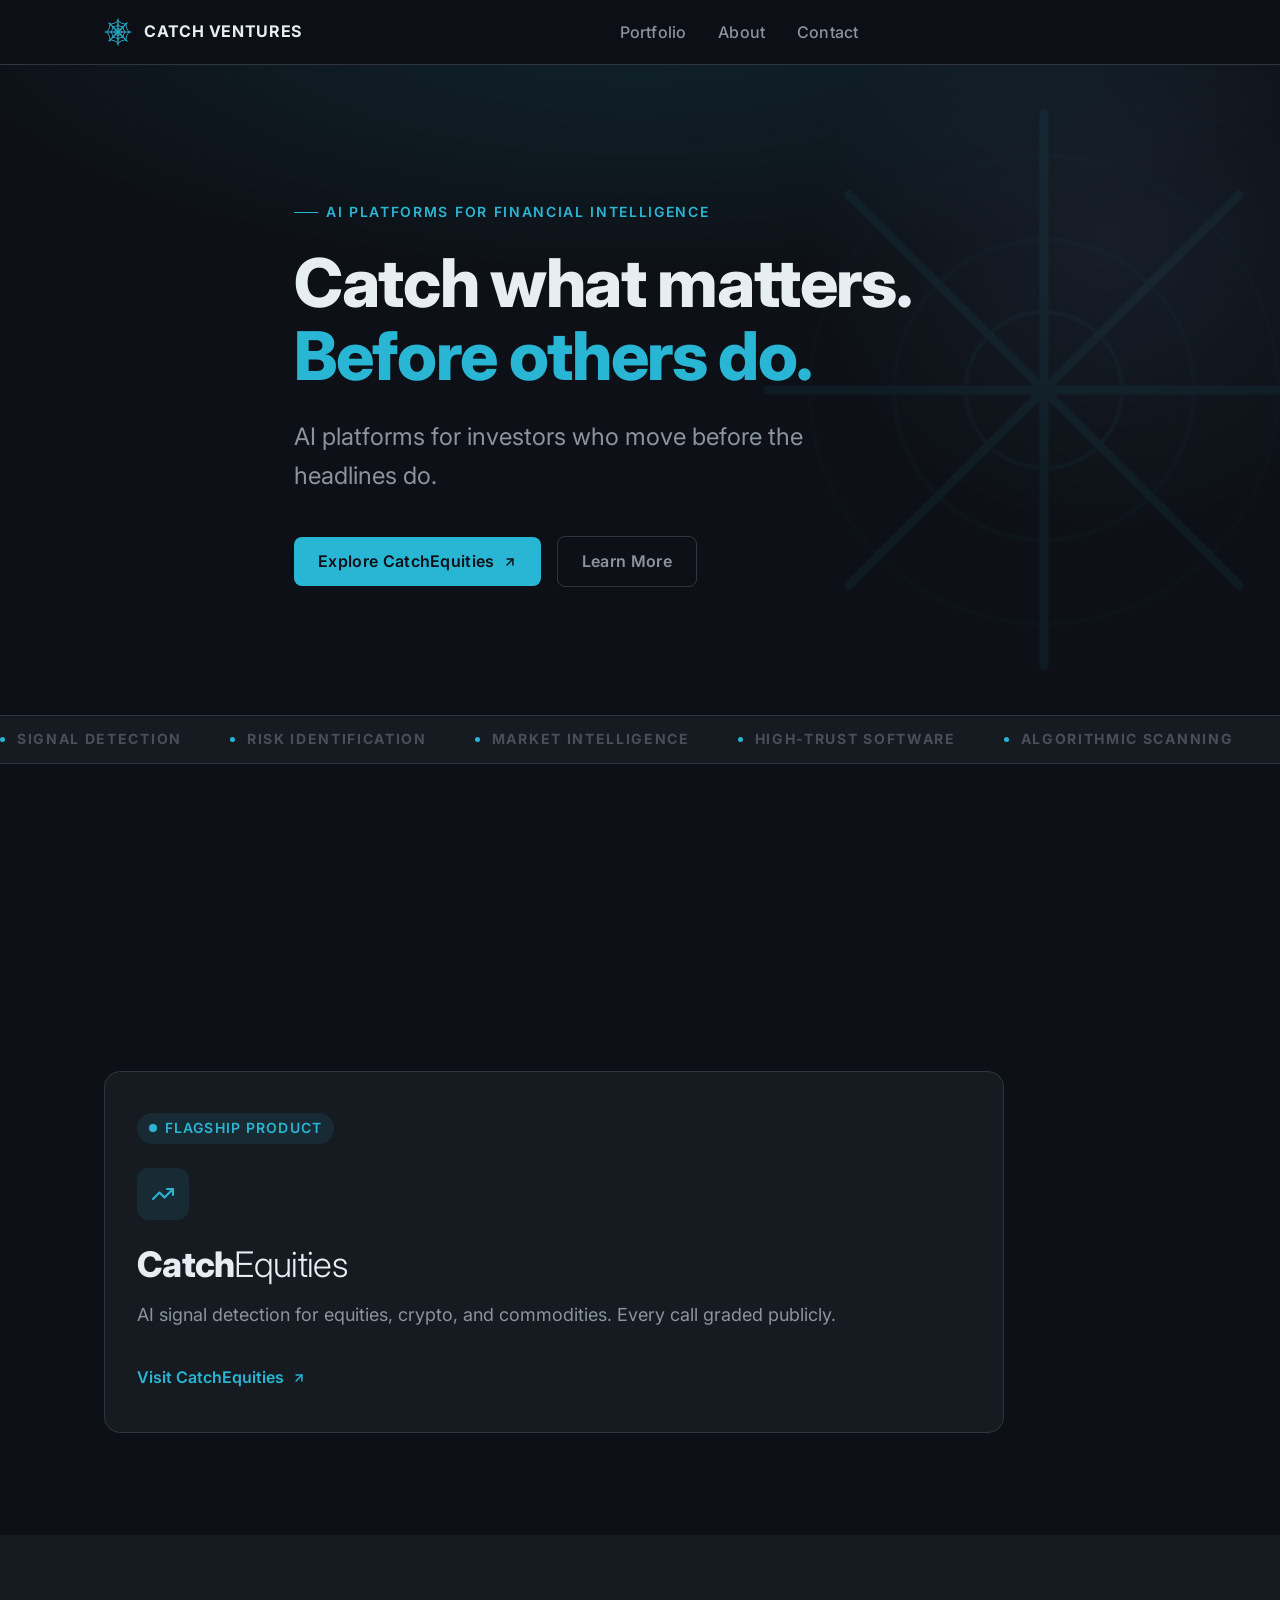
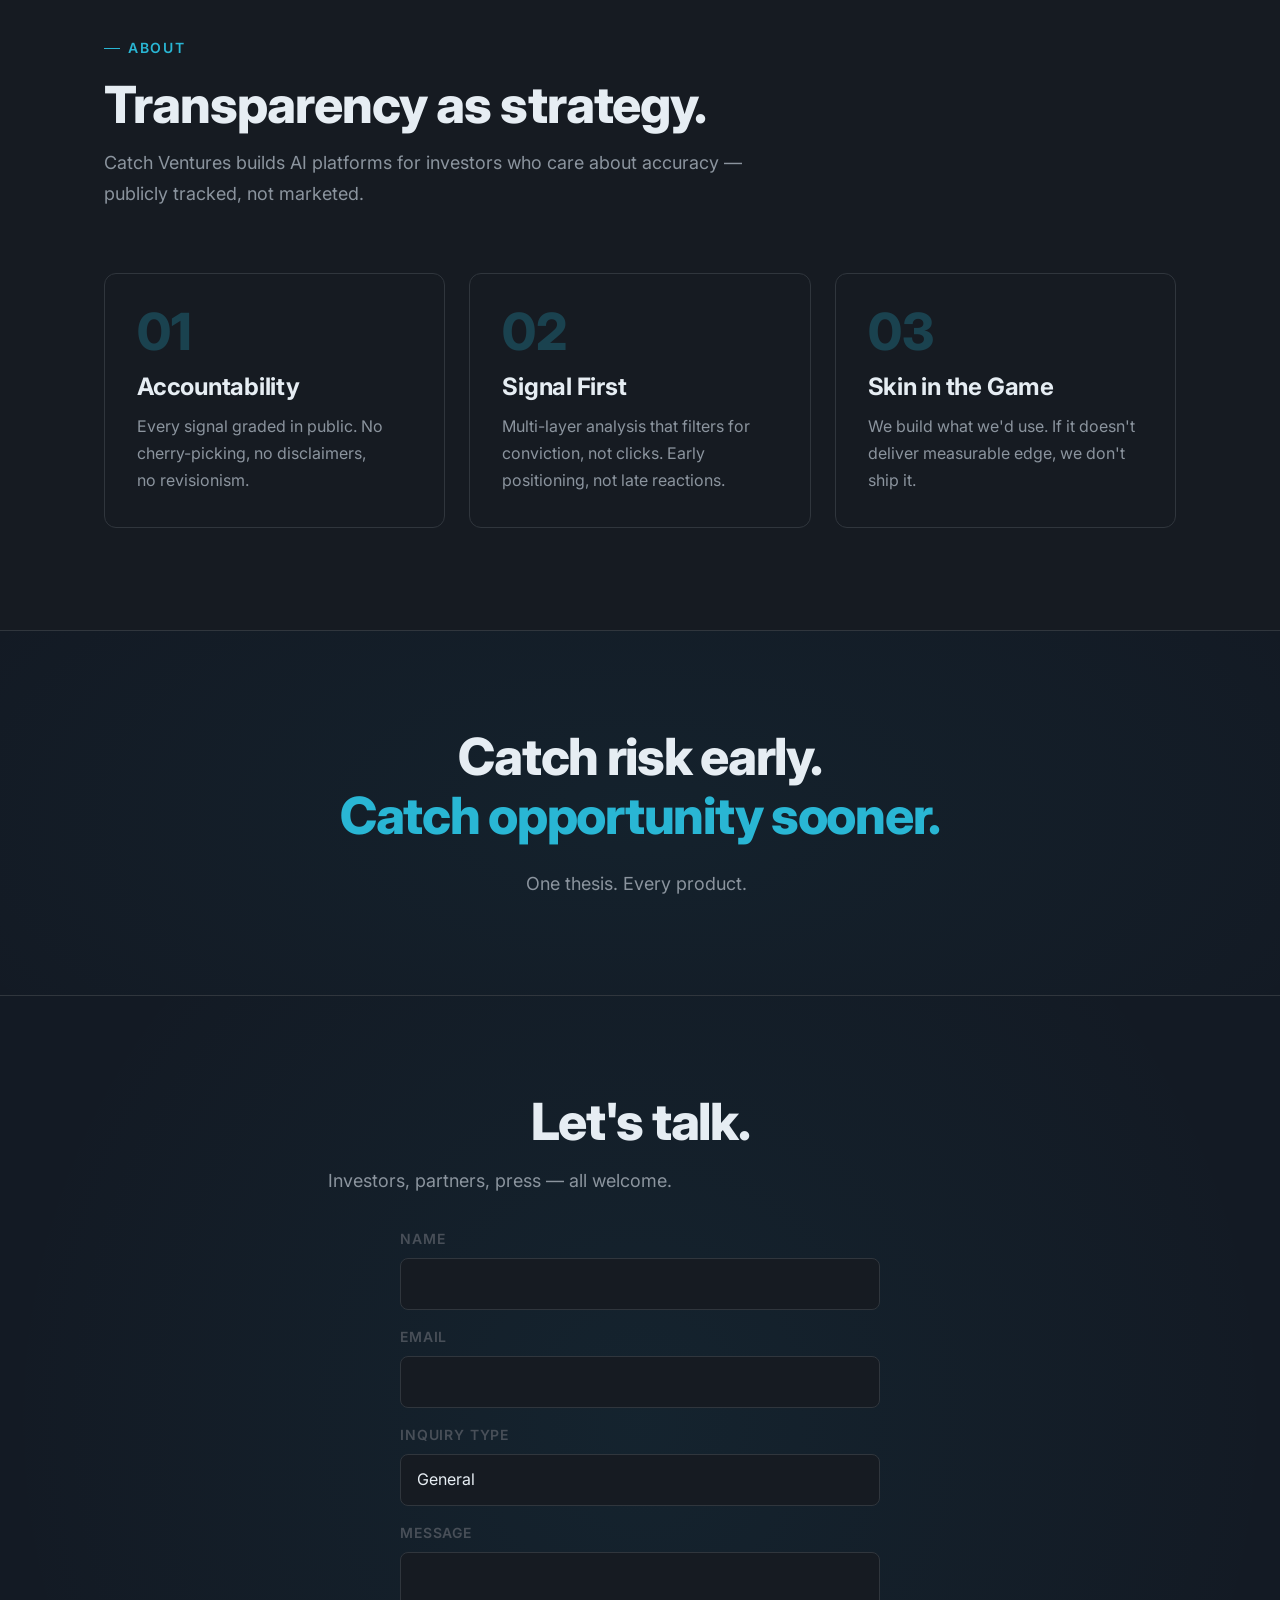
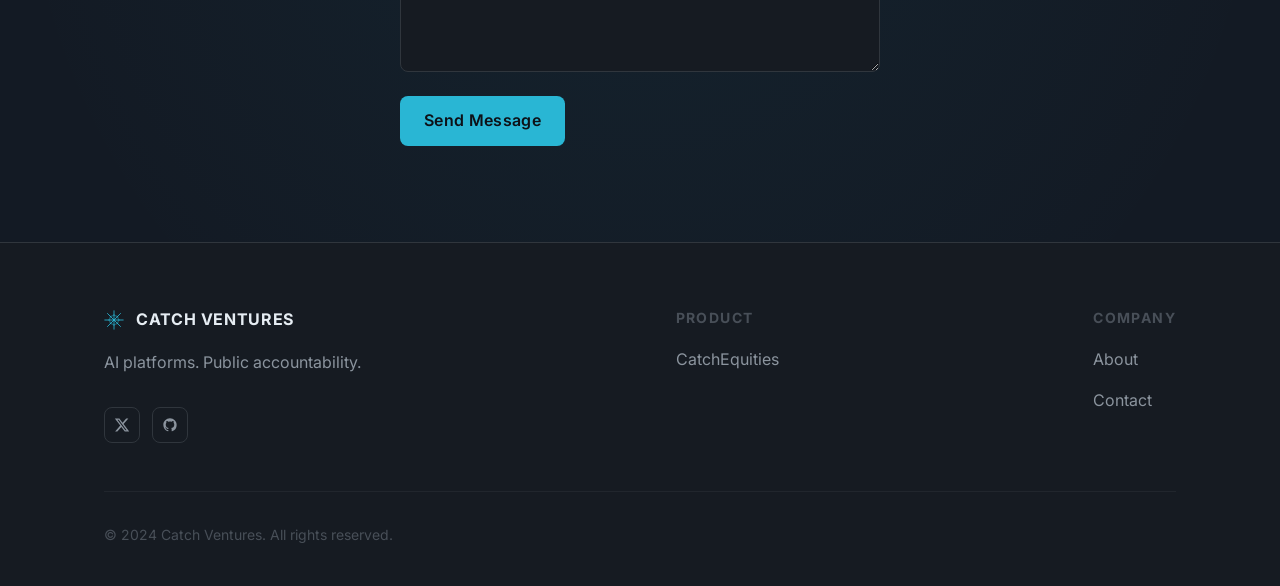
==== index.html @ 174944cf "Rebuild homepage as single-page site with brand-aligned copy - Apply CatchEquities brand colors (#29" ====
<!DOCTYPE html>
<html lang="en" data-theme="dark">
<head>
<meta charset="UTF-8">
<meta name="viewport" content="width=device-width, initial-scale=1.0">
<meta name="referrer" content="strict-origin-when-cross-origin">
<title>Catch Ventures — AI Platforms for Financial Intelligence</title>
<meta name="description" content="Catch Ventures builds AI platforms for financial intelligence — helping investors catch risk early and seize opportunity before others do.">
<meta property="og:title" content="Catch Ventures — Catch What Matters First">
<meta property="og:description" content="AI platforms for financial intelligence. Building high-trust software that helps investors identify risk early and seize opportunity sooner.">
<meta property="og:type" content="website">
<meta property="og:url" content="https://catchventures.ca">
<meta property="og:image" content="https://catchventures.ca/assets/logo-web.jpg">
<meta name="twitter:card" content="summary_large_image">
<meta name="twitter:title" content="Catch Ventures — Catch What Matters First">
<meta name="twitter:description" content="AI platforms for financial intelligence.">
<meta name="twitter:image" content="https://catchventures.ca/assets/logo-web.jpg">
<link rel="icon" href="/favicon.ico" sizes="32x32">
<link rel="icon" href="./assets/favicon.ico" sizes="32x32">
<link rel="icon" href="./assets/favicon.svg" type="image/svg+xml">
<link rel="apple-touch-icon" href="./assets/favicon-192.png">
<link rel="preconnect" href="https://fonts.googleapis.com">
<link rel="preconnect" href="https://fonts.gstatic.com" crossorigin>
<link href="https://fonts.googleapis.com/css2?family=Inter:wght@400;500;600;700;800&family=JetBrains+Mono:wght@400;500&display=swap" rel="stylesheet">
<link rel="stylesheet" href="./base.css">
<link rel="stylesheet" href="./style.css">
<script type="application/ld+json">
{
  "@context": "https://schema.org",
  "@type": "Organization",
  "name": "Catch Ventures",
  "url": "https://catchventures.ca",
  "description": "AI platforms for financial intelligence",
  "foundingDate": "2024",
  "sameAs": [
    "https://x.com/catchventures",
    "https://github.com/catchsim"
  ]
}
</script>
<style>
  /* Brand color overrides — match CatchEquities brand spec */
  [data-theme="dark"] {
    --color-bg: #0D1117;
    --color-surface: #161B22;
    --color-surface-2: #1C2333;
    --color-surface-offset: #131A24;
    --color-surface-offset-2: #1A2332;
    --color-border: #30363D;
    --color-divider: #21262D;
    --color-text: #E6EDF3;
    --color-text-muted: #8B949E;
    --color-text-faint: #484F58;
    --color-primary: #29B6D4;
    --color-primary-hover: #1DA6C4;
    --color-primary-active: #178FA8;
    --color-primary-highlight: rgba(41, 182, 212, 0.1);
    --color-success: #22C55E;
    --color-warning: #F59E0B;
    --color-error: #EF4444;
    --color-notification: #6366F1;
    --shadow-sm: 0 1px 3px rgba(0,0,0,0.4);
    --shadow-md: 0 4px 16px rgba(0,0,0,0.5);
    --shadow-lg: 0 16px 48px rgba(0,0,0,0.6);
  }

  a { color: inherit; text-decoration: none; }

  /* Hero radar background */
  .hero__radar {
    position: absolute;
    right: -5%;
    top: 50%;
    transform: translateY(-50%);
    width: 600px;
    height: 600px;
    opacity: 0.06;
    pointer-events: none;
    animation: radar-spin 60s linear infinite;
  }

  @keyframes radar-spin {
    from { transform: translateY(-50%) rotate(0deg); }
    to { transform: translateY(-50%) rotate(360deg); }
  }

  /* Portfolio grid — designed for 1 now, scales to 3 */
  .portfolio-grid {
    display: grid;
    grid-template-columns: repeat(auto-fit, minmax(min(100%, 360px), 1fr));
    gap: var(--space-6);
    max-width: 900px;
  }

  /* Product card link override */
  .product-card__link {
    display: inline-flex;
    align-items: center;
    gap: var(--space-2);
    font-size: var(--text-sm);
    font-weight: 600;
    color: var(--color-primary);
    transition: gap var(--transition-interactive);
  }

  .product-card:hover .product-card__link {
    gap: var(--space-3);
  }

  /* Contact form */
  .contact-form {
    max-width: 480px;
    margin-inline: auto;
    display: flex;
    flex-direction: column;
    gap: var(--space-4);
    text-align: left;
  }

  .contact-form__field {
    display: flex;
    flex-direction: column;
    gap: var(--space-2);
  }

  .contact-form__label {
    font-size: var(--text-xs);
    font-weight: 600;
    letter-spacing: 0.06em;
    text-transform: uppercase;
    color: var(--color-text-faint);
  }

  .contact-form__input,
  .contact-form__select,
  .contact-form__textarea {
    background: var(--color-surface);
    border: 1px solid var(--color-border);
    border-radius: var(--radius-md);
    padding: var(--space-3) var(--space-4);
    font-size: var(--text-sm);
    color: var(--color-text);
    transition: border-color var(--transition-interactive), box-shadow var(--transition-interactive);
    font-family: var(--font-body);
    -webkit-appearance: none;
  }

  .contact-form__input:focus,
  .contact-form__select:focus,
  .contact-form__textarea:focus {
    outline: none;
    border-color: var(--color-primary);
    box-shadow: 0 0 0 3px var(--color-primary-highlight);
  }

  .contact-form__textarea {
    resize: vertical;
    min-height: 120px;
  }

  .contact-form__select {
    cursor: pointer;
  }

  .contact-form__submit {
    align-self: flex-start;
    margin-top: var(--space-2);
  }

  /* Footer social */
  .footer__social {
    display: flex;
    gap: var(--space-3);
    margin-top: var(--space-4);
  }

  .footer__social-link {
    display: flex;
    align-items: center;
    justify-content: center;
    width: 36px;
    height: 36px;
    border-radius: var(--radius-md);
    color: var(--color-text-muted);
    border: 1px solid var(--color-border);
    transition: color var(--transition-interactive), border-color var(--transition-interactive), background var(--transition-interactive);
  }

  .footer__social-link:hover {
    color: var(--color-primary);
    border-color: var(--color-primary);
    background: var(--color-primary-highlight);
  }

  /* Simplified footer for single-page */
  .footer__grid--simple {
    display: flex;
    align-items: flex-start;
    justify-content: space-between;
    flex-wrap: wrap;
    gap: var(--space-10);
    margin-bottom: var(--space-12);
  }

  @media (max-width: 640px) {
    .footer__grid--simple {
      flex-direction: column;
    }
    .hero__radar {
      width: 300px;
      height: 300px;
      right: -15%;
      opacity: 0.04;
    }
  }
</style>
</head>
<body>

<!-- ── Navigation ── -->
<nav class="nav" id="nav">
  <div class="container nav__inner">
    <a href="#" class="nav__logo" aria-label="Catch Ventures home">
      <span class="nav__webmark">
        <svg width="28" height="28" viewBox="0 0 100 100" fill="none" xmlns="http://www.w3.org/2000/svg">
          <line x1="50" y1="50" x2="50" y2="4" stroke="currentColor" stroke-width="4.2" stroke-linecap="round"/>
          <line x1="50" y1="50" x2="82.53" y2="17.47" stroke="currentColor" stroke-width="4.2" stroke-linecap="round"/>
          <line x1="50" y1="50" x2="96" y2="50" stroke="currentColor" stroke-width="4.2" stroke-linecap="round"/>
          <line x1="50" y1="50" x2="82.53" y2="82.53" stroke="currentColor" stroke-width="4.2" stroke-linecap="round"/>
          <line x1="50" y1="50" x2="50" y2="96" stroke="currentColor" stroke-width="4.2" stroke-linecap="round"/>
          <line x1="50" y1="50" x2="17.47" y2="82.53" stroke="currentColor" stroke-width="4.2" stroke-linecap="round"/>
          <line x1="50" y1="50" x2="4" y2="50" stroke="currentColor" stroke-width="4.2" stroke-linecap="round"/>
          <line x1="50" y1="50" x2="17.47" y2="17.47" stroke="currentColor" stroke-width="4.2" stroke-linecap="round"/>
          <path d="M50,37 Q54,40.4 59.2,40.8" stroke="currentColor" stroke-width="3.2" stroke-linecap="round" fill="none"/>
          <path d="M59.2,40.8 Q59.6,46 63,50" stroke="currentColor" stroke-width="3.2" stroke-linecap="round" fill="none"/>
          <path d="M63,50 Q59.6,54 59.2,59.2" stroke="currentColor" stroke-width="3.2" stroke-linecap="round" fill="none"/>
          <path d="M59.2,59.2 Q54,59.6 50,63" stroke="currentColor" stroke-width="3.2" stroke-linecap="round" fill="none"/>
          <path d="M50,63 Q46,59.6 40.8,59.2" stroke="currentColor" stroke-width="3.2" stroke-linecap="round" fill="none"/>
          <path d="M40.8,59.2 Q40.4,54 37,50" stroke="currentColor" stroke-width="3.2" stroke-linecap="round" fill="none"/>
          <path d="M37,50 Q40.4,46 40.8,40.8" stroke="currentColor" stroke-width="3.2" stroke-linecap="round" fill="none"/>
          <path d="M40.8,40.8 Q46,40.4 50,37" stroke="currentColor" stroke-width="3.2" stroke-linecap="round" fill="none"/>
          <path d="M50,25 Q57.7,31.5 67.7,32.3" stroke="currentColor" stroke-width="3.2" stroke-linecap="round" fill="none"/>
          <path d="M67.7,32.3 Q68.5,42.4 75,50" stroke="currentColor" stroke-width="3.2" stroke-linecap="round" fill="none"/>
          <path d="M75,50 Q68.5,57.7 67.7,67.7" stroke="currentColor" stroke-width="3.2" stroke-linecap="round" fill="none"/>
          <path d="M67.7,67.7 Q57.7,68.5 50,75" stroke="currentColor" stroke-width="3.2" stroke-linecap="round" fill="none"/>
          <path d="M50,75 Q42.4,68.5 32.3,67.7" stroke="currentColor" stroke-width="3.2" stroke-linecap="round" fill="none"/>
          <path d="M32.3,67.7 Q31.5,57.7 25,50" stroke="currentColor" stroke-width="3.2" stroke-linecap="round" fill="none"/>
          <path d="M25,50 Q31.5,42.4 32.3,32.3" stroke="currentColor" stroke-width="3.2" stroke-linecap="round" fill="none"/>
          <path d="M32.3,32.3 Q42.4,31.5 50,25" stroke="currentColor" stroke-width="3.2" stroke-linecap="round" fill="none"/>
          <path d="M50,11 Q61.9,21.2 77.6,22.4" stroke="currentColor" stroke-width="3.2" stroke-linecap="round" fill="none"/>
          <path d="M77.6,22.4 Q78.8,38.1 89,50" stroke="currentColor" stroke-width="3.2" stroke-linecap="round" fill="none"/>
          <path d="M89,50 Q78.8,61.9 77.6,77.6" stroke="currentColor" stroke-width="3.2" stroke-linecap="round" fill="none"/>
          <path d="M77.6,77.6 Q61.9,78.8 50,89" stroke="currentColor" stroke-width="3.2" stroke-linecap="round" fill="none"/>
          <path d="M50,89 Q38.1,78.8 22.4,77.6" stroke="currentColor" stroke-width="3.2" stroke-linecap="round" fill="none"/>
          <path d="M22.4,77.6 Q21.2,61.9 11,50" stroke="currentColor" stroke-width="3.2" stroke-linecap="round" fill="none"/>
          <path d="M11,50 Q21.2,38.1 22.4,22.4" stroke="currentColor" stroke-width="3.2" stroke-linecap="round" fill="none"/>
          <path d="M22.4,22.4 Q38.1,21.2 50,11" stroke="currentColor" stroke-width="3.2" stroke-linecap="round" fill="none"/>
        </svg>
      </span>
      <span class="nav__logo-text">Catch Ventures</span>
    </a>
    <ul class="nav__links">
      <li><a href="#portfolio">Portfolio</a></li>
      <li><a href="#about">About</a></li>
      <li><a href="#contact">Contact</a></li>
    </ul>
    <div class="nav__actions">
      <button class="nav__mobile-toggle" aria-label="Toggle menu" aria-expanded="false">
        <span></span><span></span><span></span>
      </button>
    </div>
  </div>
  <div class="container">
    <div class="nav__mobile-menu" id="mobile-menu">
      <a href="#portfolio">Portfolio</a>
      <a href="#about">About</a>
      <a href="#contact">Contact</a>
    </div>
  </div>
</nav>

<!-- ── Hero ── -->
<section class="hero">
  <div class="hero__radar">
    <svg viewBox="0 0 100 100" fill="none" xmlns="http://www.w3.org/2000/svg">
      <line x1="50" y1="50" x2="50" y2="4" stroke="#29B6D4" stroke-width="1.5" stroke-linecap="round"/>
      <line x1="50" y1="50" x2="82.53" y2="17.47" stroke="#29B6D4" stroke-width="1.5" stroke-linecap="round"/>
      <line x1="50" y1="50" x2="96" y2="50" stroke="#29B6D4" stroke-width="1.5" stroke-linecap="round"/>
      <line x1="50" y1="50" x2="82.53" y2="82.53" stroke="#29B6D4" stroke-width="1.5" stroke-linecap="round"/>
      <line x1="50" y1="50" x2="50" y2="96" stroke="#29B6D4" stroke-width="1.5" stroke-linecap="round"/>
      <line x1="50" y1="50" x2="17.47" y2="82.53" stroke="#29B6D4" stroke-width="1.5" stroke-linecap="round"/>
      <line x1="50" y1="50" x2="4" y2="50" stroke="#29B6D4" stroke-width="1.5" stroke-linecap="round"/>
      <line x1="50" y1="50" x2="17.47" y2="17.47" stroke="#29B6D4" stroke-width="1.5" stroke-linecap="round"/>
      <circle cx="50" cy="50" r="13" stroke="#29B6D4" stroke-width="0.8" fill="none" opacity="0.6"/>
      <circle cx="50" cy="50" r="25" stroke="#29B6D4" stroke-width="0.8" fill="none" opacity="0.4"/>
      <circle cx="50" cy="50" r="39" stroke="#29B6D4" stroke-width="0.8" fill="none" opacity="0.2"/>
    </svg>
  </div>
  <div class="container hero__content">
    <div class="hero__eyebrow">AI Platforms for Financial Intelligence</div>
    <h1 class="hero__title">Catch what matters.<br><span class="accent">Before others do.</span></h1>
    <p class="hero__subtitle">AI platforms for investors who move before the headlines do.</p>
    <div class="hero__cta">
      <a href="https://www.catchequities.com" class="btn btn--primary" target="_blank" rel="noopener noreferrer">
        Explore CatchEquities
        <svg width="14" height="14" viewBox="0 0 24 24" fill="none" stroke="currentColor" stroke-width="2.5" stroke-linecap="round" stroke-linejoin="round"><path d="M7 17L17 7"/><path d="M7 7h10v10"/></svg>
      </a>
      <a href="#about" class="btn btn--ghost">Learn More</a>
    </div>
  </div>
</section>

<!-- ── Ticker Band ── -->
<div class="ticker-band" aria-hidden="true">
  <div class="ticker-track">
    <span class="ticker-item"><span class="dot"></span>Signal Detection</span>
    <span class="ticker-item"><span class="dot"></span>Risk Identification</span>
    <span class="ticker-item"><span class="dot"></span>Market Intelligence</span>
    <span class="ticker-item"><span class="dot"></span>High-Trust Software</span>
    <span class="ticker-item"><span class="dot"></span>Algorithmic Scanning</span>
    <span class="ticker-item"><span class="dot"></span>Financial AI</span>
    <span class="ticker-item"><span class="dot"></span>Signal Detection</span>
    <span class="ticker-item"><span class="dot"></span>Risk Identification</span>
    <span class="ticker-item"><span class="dot"></span>Market Intelligence</span>
    <span class="ticker-item"><span class="dot"></span>High-Trust Software</span>
    <span class="ticker-item"><span class="dot"></span>Algorithmic Scanning</span>
    <span class="ticker-item"><span class="dot"></span>Financial AI</span>
  </div>
</div>

<!-- ── Portfolio ── -->
<section class="section" id="portfolio">
  <div class="container">
    <div class="section__header fade-in">
      <div class="section__eyebrow">Portfolio</div>
      <h2 class="section__title">Our Products</h2>
      <p class="section__body">One product today. More on the way.</p>
    </div>
    <div class="portfolio-grid fade-in">
      <a href="https://www.catchequities.com" class="product-card product-card--equities" target="_blank" rel="noopener noreferrer">
        <div class="product-card__glow"></div>
        <div class="product-card__badge">
          <svg width="8" height="8" viewBox="0 0 8 8"><circle cx="4" cy="4" r="4" fill="currentColor"/></svg>
          Flagship Product
        </div>
        <div class="product-card__icon">
          <svg width="24" height="24" viewBox="0 0 24 24" fill="none" stroke="currentColor" stroke-width="2" stroke-linecap="round" stroke-linejoin="round"><polyline points="22 7 13.5 15.5 8.5 10.5 2 17"/><polyline points="16 7 22 7 22 13"/></svg>
        </div>
        <h3 class="product-card__title">Catch<span>Equities</span></h3>
        <p class="product-card__desc">AI signal detection for equities, crypto, and commodities. Every call graded publicly.</p>
        <span class="product-card__link">
          Visit CatchEquities
          <svg width="14" height="14" viewBox="0 0 24 24" fill="none" stroke="currentColor" stroke-width="2.5" stroke-linecap="round" stroke-linejoin="round"><path d="M7 17L17 7"/><path d="M7 7h10v10"/></svg>
        </span>
      </a>
    </div>
  </div>
</section>

<!-- ── About ── -->
<section class="section section--alt" id="about">
  <div class="container">
    <div class="section__header fade-in">
      <div class="section__eyebrow">About</div>
      <h2 class="section__title">Transparency as strategy.</h2>
      <p class="section__body">Catch Ventures builds AI platforms for investors who care about accuracy — publicly tracked, not marketed.</p>
    </div>
    <div class="pillars-grid fade-in">
      <div class="pillar">
        <div class="pillar__number">01</div>
        <h3 class="pillar__title">Accountability</h3>
        <p class="pillar__body">Every signal graded in public. No cherry-picking, no disclaimers, no revisionism.</p>
      </div>
      <div class="pillar">
        <div class="pillar__number">02</div>
        <h3 class="pillar__title">Signal First</h3>
        <p class="pillar__body">Multi-layer analysis that filters for conviction, not clicks. Early positioning, not late reactions.</p>
      </div>
      <div class="pillar">
        <div class="pillar__number">03</div>
        <h3 class="pillar__title">Skin in the Game</h3>
        <p class="pillar__body">We build what we'd use. If it doesn't deliver measurable edge, we don't ship it.</p>
      </div>
    </div>
  </div>
</section>

<!-- ── Vision Band ── -->
<div class="vision-band fade-in">
  <div class="container">
    <div class="vision-band__inner">
      <p class="vision-band__quote">Catch risk early.<br><span class="highlight">Catch opportunity sooner.</span></p>
      <p class="vision-band__sub">One thesis. Every product.</p>
    </div>
  </div>
</div>

<!-- ── Contact ── -->
<section class="contact-band" id="contact">
  <div class="container contact-band__inner">
    <h2 class="contact-band__title">Let's talk.</h2>
    <p class="contact-band__sub">Investors, partners, press — all welcome.</p>
    <form class="contact-form" action="https://formspree.io/f/xwvrgvyz" method="POST">
      <input type="text" name="_gotcha" style="display:none" tabindex="-1" autocomplete="off">
      <div class="contact-form__field">
        <label class="contact-form__label" for="contact-name">Name</label>
        <input class="contact-form__input" type="text" id="contact-name" name="name" required autocomplete="name">
      </div>
      <div class="contact-form__field">
        <label class="contact-form__label" for="contact-email">Email</label>
        <input class="contact-form__input" type="email" id="contact-email" name="email" required autocomplete="email">
      </div>
      <div class="contact-form__field">
        <label class="contact-form__label" for="contact-type">Inquiry Type</label>
        <select class="contact-form__select" id="contact-type" name="type">
          <option value="general">General</option>
          <option value="investor">Investor</option>
          <option value="partner">Partner</option>
          <option value="product">Product</option>
        </select>
      </div>
      <div class="contact-form__field">
        <label class="contact-form__label" for="contact-message">Message</label>
        <textarea class="contact-form__textarea" id="contact-message" name="message" required></textarea>
      </div>
      <button type="submit" class="btn btn--primary contact-form__submit">Send Message</button>
    </form>
  </div>
</section>

<!-- ── Footer ── -->
<footer class="footer">
  <div class="container">
    <div class="footer__grid--simple">
      <div class="footer__brand">
        <a href="#" class="nav__logo" aria-label="Catch Ventures">
          <span class="nav__webmark">
            <svg width="20" height="20" viewBox="0 0 100 100" fill="none" xmlns="http://www.w3.org/2000/svg">
              <line x1="50" y1="50" x2="50" y2="4" stroke="currentColor" stroke-width="4.2" stroke-linecap="round"/>
              <line x1="50" y1="50" x2="82.53" y2="17.47" stroke="currentColor" stroke-width="4.2" stroke-linecap="round"/>
              <line x1="50" y1="50" x2="96" y2="50" stroke="currentColor" stroke-width="4.2" stroke-linecap="round"/>
              <line x1="50" y1="50" x2="82.53" y2="82.53" stroke="currentColor" stroke-width="4.2" stroke-linecap="round"/>
              <line x1="50" y1="50" x2="50" y2="96" stroke="currentColor" stroke-width="4.2" stroke-linecap="round"/>
              <line x1="50" y1="50" x2="17.47" y2="82.53" stroke="currentColor" stroke-width="4.2" stroke-linecap="round"/>
              <line x1="50" y1="50" x2="4" y2="50" stroke="currentColor" stroke-width="4.2" stroke-linecap="round"/>
              <line x1="50" y1="50" x2="17.47" y2="17.47" stroke="currentColor" stroke-width="4.2" stroke-linecap="round"/>
              <path d="M50,25 Q57.7,31.5 67.7,32.3" stroke="currentColor" stroke-width="3.2" stroke-linecap="round" fill="none"/>
              <path d="M67.7,32.3 Q68.5,42.4 75,50" stroke="currentColor" stroke-width="3.2" stroke-linecap="round" fill="none"/>
              <path d="M75,50 Q68.5,57.7 67.7,67.7" stroke="currentColor" stroke-width="3.2" stroke-linecap="round" fill="none"/>
              <path d="M67.7,67.7 Q57.7,68.5 50,75" stroke="currentColor" stroke-width="3.2" stroke-linecap="round" fill="none"/>
              <path d="M50,75 Q42.4,68.5 32.3,67.7" stroke="currentColor" stroke-width="3.2" stroke-linecap="round" fill="none"/>
              <path d="M32.3,67.7 Q31.5,57.7 25,50" stroke="currentColor" stroke-width="3.2" stroke-linecap="round" fill="none"/>
              <path d="M25,50 Q31.5,42.4 32.3,32.3" stroke="currentColor" stroke-width="3.2" stroke-linecap="round" fill="none"/>
              <path d="M32.3,32.3 Q42.4,31.5 50,25" stroke="currentColor" stroke-width="3.2" stroke-linecap="round" fill="none"/>
            </svg>
          </span>
          <span class="nav__logo-text">Catch Ventures</span>
        </a>
        <p class="footer__tagline">AI platforms. Public accountability.</p>
        <div class="footer__social">
          <a href="https://x.com/catchventures" class="footer__social-link" target="_blank" rel="noopener noreferrer" aria-label="X (Twitter)">
            <svg width="16" height="16" viewBox="0 0 24 24" fill="currentColor"><path d="M18.244 2.25h3.308l-7.227 8.26 8.502 11.24H16.17l-5.214-6.817L4.99 21.75H1.68l7.73-8.835L1.254 2.25H8.08l4.713 6.231zm-1.161 17.52h1.833L7.084 4.126H5.117z"/></svg>
          </a>
          <a href="https://github.com/catchsim" class="footer__social-link" target="_blank" rel="noopener noreferrer" aria-label="GitHub">
            <svg width="16" height="16" viewBox="0 0 24 24" fill="currentColor"><path d="M12 2C6.477 2 2 6.484 2 12.017c0 4.425 2.865 8.18 6.839 9.504.5.092.682-.217.682-.483 0-.237-.008-.868-.013-1.703-2.782.605-3.369-1.343-3.369-1.343-.454-1.158-1.11-1.466-1.11-1.466-.908-.62.069-.608.069-.608 1.003.07 1.531 1.032 1.531 1.032.892 1.53 2.341 1.088 2.91.832.092-.647.35-1.088.636-1.338-2.22-.253-4.555-1.113-4.555-4.951 0-1.093.39-1.988 1.029-2.688-.103-.253-.446-1.272.098-2.65 0 0 .84-.27 2.75 1.026A9.564 9.564 0 0112 6.844c.85.004 1.705.115 2.504.337 1.909-1.296 2.747-1.027 2.747-1.027.546 1.379.202 2.398.1 2.651.64.7 1.028 1.595 1.028 2.688 0 3.848-2.339 4.695-4.566 4.943.359.309.678.92.678 1.855 0 1.338-.012 2.419-.012 2.747 0 .268.18.58.688.482A10.019 10.019 0 0022 12.017C22 6.484 17.522 2 12 2z"/></svg>
          </a>
        </div>
      </div>
      <div>
        <div class="footer__col-title">Product</div>
        <ul class="footer__links">
          <li><a href="https://www.catchequities.com" target="_blank" rel="noopener noreferrer">CatchEquities</a></li>
        </ul>
      </div>
      <div>
        <div class="footer__col-title">Company</div>
        <ul class="footer__links">
          <li><a href="#about">About</a></li>
          <li><a href="#contact">Contact</a></li>
        </ul>
      </div>
    </div>
    <div class="footer__bottom">
      <span class="footer__copy">&copy; 2024 Catch Ventures. All rights reserved.</span>
    </div>
  </div>
</footer>

<script>
// Nav scroll effect
const nav = document.getElementById('nav');
window.addEventListener('scroll', () => {
  nav.classList.toggle('nav--scrolled', window.scrollY > 10);
}, { passive: true });

// Mobile menu toggle
const toggle = document.querySelector('.nav__mobile-toggle');
const mobileMenu = document.getElementById('mobile-menu');
toggle.addEventListener('click', () => {
  const open = mobileMenu.classList.toggle('open');
  toggle.setAttribute('aria-expanded', open);
});

// Close mobile menu on link click
mobileMenu.querySelectorAll('a').forEach(a => {
  a.addEventListener('click', () => {
    mobileMenu.classList.remove('open');
    toggle.setAttribute('aria-expanded', 'false');
  });
});

// Smooth scroll for anchor links
document.querySelectorAll('a[href^="#"]').forEach(a => {
  a.addEventListener('click', e => {
    const target = document.querySelector(a.getAttribute('href'));
    if (target) {
      e.preventDefault();
      target.scrollIntoView({ behavior: 'smooth' });
    }
  });
});

// Scroll-triggered fade-in (fallback for browsers without animation-timeline)
if (!CSS.supports('animation-timeline', 'scroll()')) {
  const observer = new IntersectionObserver(entries => {
    entries.forEach(entry => {
      if (entry.isIntersecting) {
        entry.target.style.opacity = '1';
        entry.target.style.transform = 'translateY(0)';
        observer.unobserve(entry.target);
      }
    });
  }, { threshold: 0.1 });

  document.querySelectorAll('.fade-in').forEach(el => {
    el.style.opacity = '0';
    el.style.transform = 'translateY(20px)';
    el.style.transition = 'opacity 0.6s ease, transform 0.6s ease';
    observer.observe(el);
  });
}
</script>
</body>
</html>
---- base.css ----
/* base.css */
*, *::before, *::after { box-sizing: border-box; margin: 0; padding: 0; }

html {
  -moz-text-size-adjust: none;
  -webkit-text-size-adjust: none;
  text-size-adjust: none;
  -webkit-font-smoothing: antialiased;
  -moz-osx-font-smoothing: grayscale;
  text-rendering: optimizeLegibility;
  scroll-behavior: smooth;
  hanging-punctuation: first last;
  scroll-padding-top: var(--space-16);
}

body {
  min-height: 100dvh;
  line-height: 1.6;
  font-family: var(--font-body, sans-serif);
  font-size: var(--text-base);
  color: var(--color-text);
  background-color: var(--color-bg);
}

img, picture, video, canvas, svg { display: block; max-width: 100%; height: auto; }
ul[role="list"], ol[role="list"] { list-style: none; }
input, button, textarea, select { font: inherit; color: inherit; }

h1, h2, h3, h4, h5, h6 { text-wrap: balance; line-height: 1.15; }
p, li, figcaption { text-wrap: pretty; max-width: 72ch; }

::selection {
  background: oklch(from var(--color-primary) l c h / 0.25);
  color: var(--color-text);
}

:focus-visible {
  outline: 2px solid var(--color-primary);
  outline-offset: 3px;
  border-radius: var(--radius-sm);
}

@media (prefers-reduced-motion: reduce) {
  *, *::before, *::after {
    animation-duration: 0.01ms !important;
    animation-iteration-count: 1 !important;
    transition-duration: 0.01ms !important;
    scroll-behavior: auto !important;
  }
}

button { cursor: pointer; background: none; border: none; }
table { border-collapse: collapse; width: 100%; }

a, button, [role="button"], [role="link"], input, textarea, select {
  transition: color var(--transition-interactive),
              background var(--transition-interactive),
              border-color var(--transition-interactive),
              box-shadow var(--transition-interactive);
}

.sr-only {
  position: absolute; width: 1px; height: 1px; padding: 0; margin: -1px;
  overflow: hidden; clip: rect(0, 0, 0, 0); white-space: nowrap; border-width: 0;
}
---- style.css ----
/* ============================================
   CATCH VENTURES — Design System
   Dark intelligence aesthetic: deep navy, teal signal accent
   ============================================ */

/* — Type Scale — */
:root {
  --text-xs:   clamp(0.75rem,  0.7rem  + 0.25vw, 0.875rem);
  --text-sm:   clamp(0.875rem, 0.8rem  + 0.35vw, 1rem);
  --text-base: clamp(1rem,     0.95rem + 0.25vw, 1.125rem);
  --text-lg:   clamp(1.125rem, 1rem    + 0.75vw, 1.5rem);
  --text-xl:   clamp(1.5rem,   1.2rem  + 1.25vw, 2.25rem);
  --text-2xl:  clamp(2rem,     1.2rem  + 2.5vw,  3.5rem);
  --text-3xl:  clamp(2.5rem,   1rem    + 4vw,    5rem);
  --text-hero: clamp(3rem,     0.5rem  + 7vw,    8rem);
}

/* — Spacing — */
:root {
  --space-1:  0.25rem;
  --space-2:  0.5rem;
  --space-3:  0.75rem;
  --space-4:  1rem;
  --space-5:  1.25rem;
  --space-6:  1.5rem;
  --space-8:  2rem;
  --space-10: 2.5rem;
  --space-12: 3rem;
  --space-16: 4rem;
  --space-20: 5rem;
  --space-24: 6rem;
  --space-32: 8rem;
}

/* — Catch Ventures Color System — */
:root, [data-theme="light"] {
  /* Surfaces */
  --color-bg:              #f4f6f9;
  --color-surface:         #ffffff;
  --color-surface-2:       #f8f9fb;
  --color-surface-offset:  #edf0f5;
  --color-surface-offset-2:#e3e8f0;
  --color-surface-dynamic: #d6dde8;
  --color-divider:         #cdd4e0;
  --color-border:          #c0c9d8;

  /* Text */
  --color-text:            #0d1b2e;
  --color-text-muted:      #445570;
  --color-text-faint:      #8a98ae;
  --color-text-inverse:    #f0f4f8;

  /* Primary — Catch Navy */
  --color-primary:         #1a3a6b;
  --color-primary-hover:   #142f57;
  --color-primary-active:  #0e2342;
  --color-primary-highlight: #d0d9ed;

  /* Secondary — Periwinkle Blue */
  --color-blue:            #2a5298;
  --color-blue-hover:      #1f3f7a;
  --color-blue-active:     #162d5c;
  --color-blue-highlight:  #d5dff5;

  /* System */
  --color-success:         #0d7a3e;
  --color-warning:         #b45309;
  --color-error:           #c01f3f;
  --color-notification:    #7c3aed;

  /* Radius */
  --radius-sm: 0.25rem;
  --radius-md: 0.5rem;
  --radius-lg: 0.75rem;
  --radius-xl: 1rem;
  --radius-full: 9999px;

  /* Transitions */
  --transition-interactive: 180ms cubic-bezier(0.16, 1, 0.3, 1);
  --ease-out:    cubic-bezier(0.16, 1, 0.3, 1);
  --ease-in:     cubic-bezier(0.4, 0, 1, 1);
  --ease-in-out: cubic-bezier(0.4, 0, 0.2, 1);

  /* Shadows */
  --shadow-sm: 0 1px 3px rgba(15,21,32,0.06);
  --shadow-md: 0 4px 14px rgba(15,21,32,0.10);
  --shadow-lg: 0 12px 36px rgba(15,21,32,0.14);

  /* Content widths */
  --content-narrow: 640px;
  --content-default: 960px;
  --content-wide: 1200px;

  /* Fonts */
  --font-display: 'Inter', system-ui, sans-serif;
  --font-body:    'Inter', system-ui, sans-serif;
}

/* — Dark Mode (Primary) — */
[data-theme="dark"] {
  --color-bg:              #080d16;
  --color-surface:         #0c1220;
  --color-surface-2:       #101828;
  --color-surface-offset:  #131e30;
  --color-surface-offset-2:#182438;
  --color-surface-dynamic: #1c2a42;
  --color-divider:         #1e2d45;
  --color-border:          #253450;

  --color-text:            #dde4f0;
  --color-text-muted:      #8593ad;
  --color-text-faint:      #4a5872;
  --color-text-inverse:    #0d1b2e;

  --color-primary:         #6b9de8;
  --color-primary-hover:   #5082cc;
  --color-primary-active:  #3a66aa;
  --color-primary-highlight: #1a2d4a;

  --color-blue:            #8ab4f0;
  --color-blue-hover:      #6b9de8;
  --color-blue-active:     #5082cc;
  --color-blue-highlight:  #1e2f4e;

  --color-success:         #34d399;
  --color-warning:         #fbbf24;
  --color-error:           #f87171;
  --color-notification:    #a78bfa;

  --shadow-sm: 0 1px 3px rgba(0,0,0,0.3);
  --shadow-md: 0 4px 16px rgba(0,0,0,0.4);
  --shadow-lg: 0 16px 48px rgba(0,0,0,0.5);
}

@media (prefers-color-scheme: dark) {
  :root:not([data-theme]) {
    --color-bg:              #080c12;
    --color-surface:         #0d1220;
    --color-surface-2:       #111827;
    --color-surface-offset:  #141c2d;
    --color-surface-offset-2:#1a2336;
    --color-surface-dynamic: #1e2a3f;
    --color-divider:         #1f2d42;
    --color-border:          #253448;
    --color-text:            #e2e8f0;
    --color-text-muted:      #8896ab;
    --color-text-faint:      #4a5a72;
    --color-text-inverse:    #0f1520;
    --color-primary:         #6b9de8;
    --color-primary-hover:   #5082cc;
    --color-primary-active:  #3a66aa;
    --color-primary-highlight: #1a2d4a;
    --color-blue:            #8ab4f0;
    --color-blue-hover:      #6b9de8;
    --color-blue-active:     #5082cc;
    --color-blue-highlight:  #1e2f4e;
    --color-success:         #34d399;
    --color-warning:         #fbbf24;
    --color-error:           #f87171;
    --color-notification:    #a78bfa;
    --shadow-sm: 0 1px 3px rgba(0,0,0,0.3);
    --shadow-md: 0 4px 16px rgba(0,0,0,0.4);
    --shadow-lg: 0 16px 48px rgba(0,0,0,0.5);
  }
}

/* ============================================
   GLOBAL LAYOUT
   ============================================ */

.container {
  width: 100%;
  max-width: var(--content-wide);
  margin-inline: auto;
  padding-inline: clamp(var(--space-4), 5vw, var(--space-16));
}

.container--narrow {
  max-width: var(--content-narrow);
}

.container--default {
  max-width: var(--content-default);
}

/* ============================================
   NAVIGATION
   ============================================ */

.nav {
  position: sticky;
  top: 0;
  z-index: 100;
  background: color-mix(in oklab, var(--color-bg) 85%, transparent);
  backdrop-filter: blur(16px);
  -webkit-backdrop-filter: blur(16px);
  border-bottom: 1px solid var(--color-border);
  transition: box-shadow var(--transition-interactive), border-color var(--transition-interactive);
}

.nav--scrolled {
  box-shadow: var(--shadow-md);
}

.nav__inner {
  display: flex;
  align-items: center;
  justify-content: space-between;
  height: 64px;
  gap: var(--space-8);
}

.nav__logo {
  display: flex;
  align-items: center;
  gap: var(--space-3);
  text-decoration: none;
  color: var(--color-text);
  flex-shrink: 0;
}

.nav__logo-text {
  font-family: var(--font-display);
  font-size: var(--text-sm);
  font-weight: 700;
  letter-spacing: 0.04em;
  text-transform: uppercase;
  color: var(--color-text);
}

.nav__webmark {
  display: flex;
  align-items: center;
  flex-shrink: 0;
  color: var(--color-primary);
}

.nav__links {
  display: flex;
  align-items: center;
  gap: var(--space-8);
  list-style: none;
}

.nav__links a {
  font-family: var(--font-body);
  font-size: var(--text-sm);
  font-weight: 500;
  color: var(--color-text-muted);
  text-decoration: none;
  letter-spacing: 0.01em;
  transition: color var(--transition-interactive);
}

.nav__links a:hover { color: var(--color-primary); }
.nav__links a.active { color: var(--color-text); }

.nav__actions {
  display: flex;
  align-items: center;
  gap: var(--space-3);
}

.nav__mobile-toggle {
  display: none;
  flex-direction: column;
  gap: 5px;
  padding: var(--space-2);
  cursor: pointer;
  background: none;
  border: none;
}

.nav__mobile-toggle span {
  display: block;
  width: 22px;
  height: 2px;
  background: var(--color-text);
  border-radius: 2px;
  transition: transform 0.3s var(--ease-out), opacity 0.3s var(--ease-out);
}

.nav__mobile-menu {
  display: none;
  flex-direction: column;
  gap: var(--space-1);
  padding: var(--space-4) 0 var(--space-6);
  border-top: 1px solid var(--color-border);
}

.nav__mobile-menu a {
  font-size: var(--text-sm);
  font-weight: 500;
  color: var(--color-text-muted);
  text-decoration: none;
  padding: var(--space-3) 0;
  border-bottom: 1px solid var(--color-divider);
  transition: color var(--transition-interactive);
}

.nav__mobile-menu a:hover { color: var(--color-primary); }

@media (max-width: 768px) {
  .nav__links { display: none; }
  .nav__mobile-toggle { display: flex; }
  .nav__mobile-menu.open { display: flex; }
}

/* ============================================
   BUTTONS
   ============================================ */

.btn {
  display: inline-flex;
  align-items: center;
  justify-content: center;
  gap: var(--space-2);
  font-family: var(--font-body);
  font-size: var(--text-sm);
  font-weight: 600;
  letter-spacing: 0.02em;
  text-decoration: none;
  border-radius: var(--radius-md);
  padding: var(--space-3) var(--space-6);
  cursor: pointer;
  border: none;
  transition: background var(--transition-interactive),
              color var(--transition-interactive),
              box-shadow var(--transition-interactive),
              transform var(--transition-interactive),
              border-color var(--transition-interactive);
}

.btn:hover { transform: translateY(-1px); }
.btn:active { transform: translateY(0); }

.btn--primary {
  background: var(--color-primary);
  color: var(--color-bg);
}

.btn--primary:hover {
  background: var(--color-primary-hover);
  box-shadow: 0 0 0 4px var(--color-primary-highlight), var(--shadow-md);
}

.btn--ghost {
  background: transparent;
  color: var(--color-text-muted);
  border: 1px solid var(--color-border);
}

.btn--ghost:hover {
  border-color: var(--color-primary);
  color: var(--color-primary);
}

.btn--outline {
  background: transparent;
  color: var(--color-primary);
  border: 1.5px solid var(--color-primary);
}

.btn--outline:hover {
  background: var(--color-primary-highlight);
}

/* ============================================
   THEME TOGGLE
   ============================================ */

.theme-toggle {
  display: flex;
  align-items: center;
  justify-content: center;
  width: 36px;
  height: 36px;
  border-radius: var(--radius-md);
  color: var(--color-text-muted);
  border: 1px solid var(--color-border);
  cursor: pointer;
  transition: color var(--transition-interactive), border-color var(--transition-interactive), background var(--transition-interactive);
}

.theme-toggle:hover {
  color: var(--color-primary);
  border-color: var(--color-primary);
  background: var(--color-primary-highlight);
}

/* ============================================
   HERO
   ============================================ */

.hero {
  position: relative;
  padding-block: clamp(var(--space-20), 12vw, var(--space-32));
  overflow: hidden;
}

.hero::before {
  content: '';
  position: absolute;
  inset: 0;
  background: radial-gradient(ellipse 80% 60% at 50% -10%, 
    color-mix(in oklab, var(--color-primary) 12%, transparent) 0%,
    transparent 70%);
  pointer-events: none;
}

.hero::after {
  content: '';
  position: absolute;
  top: -20%;
  right: -10%;
  width: 600px;
  height: 600px;
  border-radius: 50%;
  background: radial-gradient(circle, 
    color-mix(in oklab, var(--color-blue) 8%, transparent),
    transparent 70%);
  pointer-events: none;
}

.hero__content {
  position: relative;
  z-index: 1;
  max-width: 820px;
}

.hero__eyebrow {
  display: inline-flex;
  align-items: center;
  gap: var(--space-2);
  font-family: var(--font-body);
  font-size: var(--text-xs);
  font-weight: 600;
  letter-spacing: 0.12em;
  text-transform: uppercase;
  color: var(--color-primary);
  margin-bottom: var(--space-6);
}

.hero__eyebrow::before {
  content: '';
  display: block;
  width: 24px;
  height: 1.5px;
  background: var(--color-primary);
}

.hero__title {
  font-family: var(--font-display);
  font-size: var(--text-3xl);
  font-weight: 800;
  color: var(--color-text);
  line-height: 1.08;
  letter-spacing: -0.02em;
  margin-bottom: var(--space-6);
}

.hero__title .accent {
  color: var(--color-primary);
}

.hero__subtitle {
  font-family: var(--font-body);
  font-size: var(--text-lg);
  color: var(--color-text-muted);
  line-height: 1.65;
  margin-bottom: var(--space-10);
  max-width: 600px;
}

.hero__cta {
  display: flex;
  flex-wrap: wrap;
  gap: var(--space-4);
  align-items: center;
}

/* ============================================
   SIGNAL GRID (animated background element)
   ============================================ */

.signal-grid {
  position: absolute;
  right: 0;
  top: 50%;
  transform: translateY(-50%);
  width: 520px;
  height: 400px;
  opacity: 0.07;
  pointer-events: none;
  overflow: hidden;
}

[data-theme="dark"] .signal-grid,
:root:not([data-theme]) .signal-grid {
  opacity: 0.12;
}

/* ============================================
   SECTION PATTERNS
   ============================================ */

.section {
  padding-block: clamp(var(--space-16), 8vw, var(--space-32));
}

.section--alt {
  background: var(--color-surface);
}

.section--dark {
  background: var(--color-surface-offset);
}

.section__header {
  margin-bottom: clamp(var(--space-10), 5vw, var(--space-16));
}

.section__eyebrow {
  font-family: var(--font-body);
  font-size: var(--text-xs);
  font-weight: 600;
  letter-spacing: 0.12em;
  text-transform: uppercase;
  color: var(--color-primary);
  margin-bottom: var(--space-4);
  display: flex;
  align-items: center;
  gap: var(--space-2);
}

.section__eyebrow::before {
  content: '';
  display: block;
  width: 16px;
  height: 1.5px;
  background: var(--color-primary);
}

.section__title {
  font-family: var(--font-display);
  font-size: var(--text-2xl);
  font-weight: 800;
  color: var(--color-text);
  letter-spacing: -0.02em;
  line-height: 1.1;
  margin-bottom: var(--space-4);
}

.section__body {
  font-size: var(--text-base);
  color: var(--color-text-muted);
  max-width: 640px;
  line-height: 1.7;
}

/* ============================================
   PRODUCT CARDS
   ============================================ */

.products-grid {
  display: grid;
  grid-template-columns: repeat(auto-fit, minmax(min(100%, 440px), 1fr));
  gap: var(--space-6);
}

.product-card {
  position: relative;
  background: var(--color-surface);
  border: 1px solid var(--color-border);
  border-radius: var(--radius-xl);
  padding: var(--space-10) var(--space-8);
  overflow: hidden;
  transition: border-color var(--transition-interactive), box-shadow var(--transition-interactive), transform var(--transition-interactive);
  text-decoration: none;
  display: block;
}

.product-card:hover {
  border-color: var(--color-primary);
  box-shadow: 0 0 0 1px var(--color-primary), var(--shadow-lg);
  transform: translateY(-3px);
}

.product-card__glow {
  position: absolute;
  top: -80px;
  right: -80px;
  width: 300px;
  height: 300px;
  border-radius: 50%;
  opacity: 0;
  pointer-events: none;
  transition: opacity 0.4s var(--ease-out);
}

.product-card:hover .product-card__glow {
  opacity: 1;
}

.product-card--equities .product-card__glow {
  background: radial-gradient(circle, color-mix(in oklab, var(--color-primary) 15%, transparent), transparent 70%);
}

.product-card--sim .product-card__glow {
  background: radial-gradient(circle, color-mix(in oklab, var(--color-blue) 15%, transparent), transparent 70%);
}

.product-card__badge {
  display: inline-flex;
  align-items: center;
  gap: var(--space-2);
  font-size: var(--text-xs);
  font-weight: 600;
  letter-spacing: 0.08em;
  text-transform: uppercase;
  padding: var(--space-1) var(--space-3);
  border-radius: var(--radius-full);
  margin-bottom: var(--space-6);
}

.product-card--equities .product-card__badge {
  background: var(--color-primary-highlight);
  color: var(--color-primary);
}

.product-card--sim .product-card__badge {
  background: var(--color-blue-highlight);
  color: var(--color-blue);
}

.product-card__icon {
  width: 52px;
  height: 52px;
  border-radius: var(--radius-lg);
  display: flex;
  align-items: center;
  justify-content: center;
  margin-bottom: var(--space-6);
}

.product-card--equities .product-card__icon {
  background: var(--color-primary-highlight);
  color: var(--color-primary);
}

.product-card--sim .product-card__icon {
  background: var(--color-blue-highlight);
  color: var(--color-blue);
}

.product-card__title {
  font-family: var(--font-display);
  font-size: var(--text-xl);
  font-weight: 800;
  color: var(--color-text);
  letter-spacing: -0.02em;
  margin-bottom: var(--space-4);
}

.product-card__title span {
  font-weight: 300;
}

.product-card__desc {
  font-size: var(--text-base);
  color: var(--color-text-muted);
  line-height: 1.7;
  margin-bottom: var(--space-8);
}

.product-card__features {
  list-style: none;
  display: flex;
  flex-direction: column;
  gap: var(--space-3);
  margin-bottom: var(--space-8);
}

.product-card__features li {
  display: flex;
  align-items: flex-start;
  gap: var(--space-3);
  font-size: var(--text-sm);
  color: var(--color-text-muted);
  max-width: none;
}

.product-card__features li::before {
  content: '';
  display: block;
  width: 6px;
  height: 6px;
  border-radius: 50%;
  background: var(--color-primary);
  flex-shrink: 0;
  margin-top: 7px;
}

.product-card--sim .product-card__features li::before {
  background: var(--color-blue);
}

.product-card__cta {
  display: flex;
  align-items: center;
  gap: var(--space-2);
  font-size: var(--text-sm);
  font-weight: 600;
  color: var(--color-primary);
  text-decoration: none;
  transition: gap var(--transition-interactive);
}

.product-card--sim .product-card__cta { color: var(--color-blue); }

.product-card:hover .product-card__cta { gap: var(--space-3); }

/* ============================================
   MISSION / PILLARS
   ============================================ */

.pillars-grid {
  display: grid;
  grid-template-columns: repeat(auto-fit, minmax(260px, 1fr));
  gap: var(--space-6);
}

.pillar {
  padding: var(--space-8);
  background: var(--color-surface);
  border: 1px solid var(--color-border);
  border-radius: var(--radius-lg);
}

.pillar__number {
  font-family: var(--font-display);
  font-size: var(--text-2xl);
  font-weight: 800;
  color: var(--color-primary);
  opacity: 0.25;
  line-height: 1;
  margin-bottom: var(--space-4);
}

.pillar__title {
  font-family: var(--font-display);
  font-size: var(--text-lg);
  font-weight: 700;
  color: var(--color-text);
  margin-bottom: var(--space-3);
  letter-spacing: -0.01em;
}

.pillar__body {
  font-size: var(--text-sm);
  color: var(--color-text-muted);
  line-height: 1.7;
  max-width: none;
}

/* ============================================
   VISION STATEMENT BAND
   ============================================ */

.vision-band {
  background: var(--color-surface-offset);
  border-top: 1px solid var(--color-border);
  border-bottom: 1px solid var(--color-border);
  padding-block: clamp(var(--space-16), 8vw, var(--space-24));
  position: relative;
  overflow: hidden;
}

.vision-band::before {
  content: '';
  position: absolute;
  inset: 0;
  background: radial-gradient(ellipse 60% 100% at 50% 50%, 
    color-mix(in oklab, var(--color-primary) 5%, transparent),
    transparent);
  pointer-events: none;
}

.vision-band__inner {
  position: relative;
  z-index: 1;
  text-align: center;
  max-width: 800px;
  margin-inline: auto;
}

.vision-band__quote {
  font-family: var(--font-display);
  font-size: var(--text-2xl);
  font-weight: 800;
  color: var(--color-text);
  letter-spacing: -0.025em;
  line-height: 1.15;
  margin-bottom: var(--space-6);
}

.vision-band__quote .highlight {
  color: var(--color-primary);
}

.vision-band__sub {
  font-size: var(--text-base);
  color: var(--color-text-muted);
  line-height: 1.7;
}

/* ============================================
   STATS BAR
   ============================================ */

.stats-bar {
  display: grid;
  grid-template-columns: repeat(auto-fit, minmax(180px, 1fr));
  gap: 1px;
  background: var(--color-border);
  border: 1px solid var(--color-border);
  border-radius: var(--radius-lg);
  overflow: hidden;
}

.stat-item {
  background: var(--color-surface);
  padding: var(--space-8) var(--space-6);
  text-align: center;
}

.stat-item__value {
  font-family: var(--font-display);
  font-size: var(--text-2xl);
  font-weight: 800;
  color: var(--color-primary);
  letter-spacing: -0.03em;
  line-height: 1;
  margin-bottom: var(--space-2);
}

.stat-item__label {
  font-size: var(--text-xs);
  font-weight: 600;
  letter-spacing: 0.08em;
  text-transform: uppercase;
  color: var(--color-text-faint);
}

/* ============================================
   FEATURE HIGHLIGHT (two-column)
   ============================================ */

.feature-split {
  display: grid;
  grid-template-columns: 1fr 1fr;
  gap: clamp(var(--space-10), 6vw, var(--space-20));
  align-items: center;
}

.feature-split--reverse .feature-split__visual {
  order: -1;
}

@media (max-width: 768px) {
  .feature-split {
    grid-template-columns: 1fr;
  }
  .feature-split--reverse .feature-split__visual {
    order: unset;
  }
}

.feature-split__visual {
  border-radius: var(--radius-xl);
  overflow: hidden;
  aspect-ratio: 4/3;
  background: var(--color-surface-offset);
  border: 1px solid var(--color-border);
  position: relative;
}

.feature-split__title {
  font-family: var(--font-display);
  font-size: var(--text-xl);
  font-weight: 800;
  color: var(--color-text);
  letter-spacing: -0.02em;
  margin-bottom: var(--space-4);
  line-height: 1.15;
}

.feature-split__body {
  font-size: var(--text-base);
  color: var(--color-text-muted);
  line-height: 1.7;
  margin-bottom: var(--space-8);
}

.feature-list {
  list-style: none;
  display: flex;
  flex-direction: column;
  gap: var(--space-3);
}

.feature-list li {
  display: flex;
  align-items: flex-start;
  gap: var(--space-3);
  font-size: var(--text-sm);
  color: var(--color-text-muted);
  max-width: none;
}

.feature-list__icon {
  width: 20px;
  height: 20px;
  flex-shrink: 0;
  color: var(--color-primary);
  margin-top: 2px;
}

/* ============================================
   PAGE HERO (inner pages)
   ============================================ */

.page-hero {
  padding-block: clamp(var(--space-16), 8vw, var(--space-24));
  border-bottom: 1px solid var(--color-border);
  position: relative;
  overflow: hidden;
}

.page-hero::before {
  content: '';
  position: absolute;
  inset: 0;
  background: radial-gradient(ellipse 60% 80% at 50% 0%, 
    color-mix(in oklab, var(--color-primary) 8%, transparent),
    transparent 70%);
  pointer-events: none;
}

.page-hero__content {
  position: relative;
  z-index: 1;
  max-width: 720px;
}

.page-hero--blue::before {
  background: radial-gradient(ellipse 60% 80% at 50% 0%, 
    color-mix(in oklab, var(--color-blue) 8%, transparent),
    transparent 70%);
}

/* ============================================
   SIGNAL VISUALIZATION (decorative)
   ============================================ */

.signal-display {
  width: 100%;
  height: 100%;
  display: flex;
  align-items: center;
  justify-content: center;
  background: var(--color-surface-offset);
  position: relative;
  overflow: hidden;
}

/* ============================================
   FOOTER
   ============================================ */

.footer {
  background: var(--color-surface);
  border-top: 1px solid var(--color-border);
  padding-block: var(--space-16) var(--space-10);
}

.footer__grid {
  display: grid;
  grid-template-columns: 1.5fr 1fr 1fr 1fr 1fr;
  gap: var(--space-10);
  margin-bottom: var(--space-12);
}

@media (max-width: 900px) {
  .footer__grid {
    grid-template-columns: 1fr 1fr;
  }
}

@media (max-width: 560px) {
  .footer__grid {
    grid-template-columns: 1fr;
  }
}

.footer__brand {
  display: flex;
  flex-direction: column;
  gap: var(--space-4);
}

.footer__tagline {
  font-size: var(--text-sm);
  color: var(--color-text-muted);
  line-height: 1.65;
  max-width: 280px;
}

.footer__col-title {
  font-family: var(--font-display);
  font-size: var(--text-xs);
  font-weight: 700;
  letter-spacing: 0.1em;
  text-transform: uppercase;
  color: var(--color-text-faint);
  margin-bottom: var(--space-4);
}

.footer__links {
  list-style: none;
  display: flex;
  flex-direction: column;
  gap: var(--space-3);
}

.footer__links a {
  font-size: var(--text-sm);
  color: var(--color-text-muted);
  text-decoration: none;
  transition: color var(--transition-interactive);
}

.footer__links a:hover { color: var(--color-primary); }

.footer__bottom {
  padding-top: var(--space-8);
  border-top: 1px solid var(--color-divider);
  display: flex;
  align-items: center;
  justify-content: space-between;
  flex-wrap: wrap;
  gap: var(--space-4);
}

.footer__copy {
  font-size: var(--text-xs);
  color: var(--color-text-faint);
}

.footer__attribution a {
  font-size: var(--text-xs);
  color: var(--color-text-faint);
  text-decoration: none;
  transition: color var(--transition-interactive);
}

.footer__attribution a:hover { color: var(--color-primary); }

/* ============================================
   BREADCRUMB
   ============================================ */

.breadcrumb {
  display: flex;
  align-items: center;
  gap: var(--space-2);
  font-size: var(--text-xs);
  color: var(--color-text-faint);
  margin-bottom: var(--space-6);
}

.breadcrumb a {
  color: var(--color-text-faint);
  text-decoration: none;
  transition: color var(--transition-interactive);
}

.breadcrumb a:hover { color: var(--color-primary); }

.breadcrumb__sep { color: var(--color-text-faint); }

/* ============================================
   SCROLL REVEAL ANIMATIONS
   ============================================ */

.fade-in {
  opacity: 1;
}

@supports (animation-timeline: scroll()) {
  .fade-in {
    opacity: 0;
    animation: reveal-fade linear both;
    animation-timeline: view();
    animation-range: entry 0% entry 60%;
  }
}

@keyframes reveal-fade {
  to { opacity: 1; }
}

/* ============================================
   TICKER / TAGLINE BAND
   ============================================ */

.ticker-band {
  overflow: hidden;
  border-top: 1px solid var(--color-border);
  border-bottom: 1px solid var(--color-border);
  background: var(--color-surface);
  padding-block: var(--space-3);
}

.ticker-track {
  display: flex;
  gap: var(--space-12);
  animation: ticker 30s linear infinite;
  white-space: nowrap;
}

.ticker-item {
  font-family: var(--font-display);
  font-size: var(--text-xs);
  font-weight: 700;
  letter-spacing: 0.12em;
  text-transform: uppercase;
  color: var(--color-text-faint);
  display: flex;
  align-items: center;
  gap: var(--space-3);
  flex-shrink: 0;
}

.ticker-item span.dot {
  width: 5px;
  height: 5px;
  border-radius: 50%;
  background: var(--color-primary);
  display: block;
}

@keyframes ticker {
  from { transform: translateX(0); }
  to   { transform: translateX(-50%); }
}

/* ============================================
   CONTACT SECTION
   ============================================ */

.contact-band {
  background: var(--color-surface-offset);
  padding-block: clamp(var(--space-16), 8vw, var(--space-24));
  text-align: center;
  position: relative;
  overflow: hidden;
}

.contact-band::before {
  content: '';
  position: absolute;
  inset: 0;
  background: radial-gradient(ellipse 50% 80% at 50% 50%, 
    color-mix(in oklab, var(--color-primary) 6%, transparent),
    transparent);
}

.contact-band__inner {
  position: relative;
  z-index: 1;
}

.contact-band__title {
  font-family: var(--font-display);
  font-size: var(--text-2xl);
  font-weight: 800;
  color: var(--color-text);
  letter-spacing: -0.025em;
  margin-bottom: var(--space-4);
}

.contact-band__sub {
  font-size: var(--text-base);
  color: var(--color-text-muted);
  margin-bottom: var(--space-8);
}

/* ============================================
   RESPONSIVE UTILITIES
   ============================================ */

@media (max-width: 768px) {
  .hero__cta { flex-direction: column; align-items: flex-start; }
  .vision-band__quote { font-size: var(--text-xl); }
  .stats-bar { grid-template-columns: 1fr 1fr; }
}
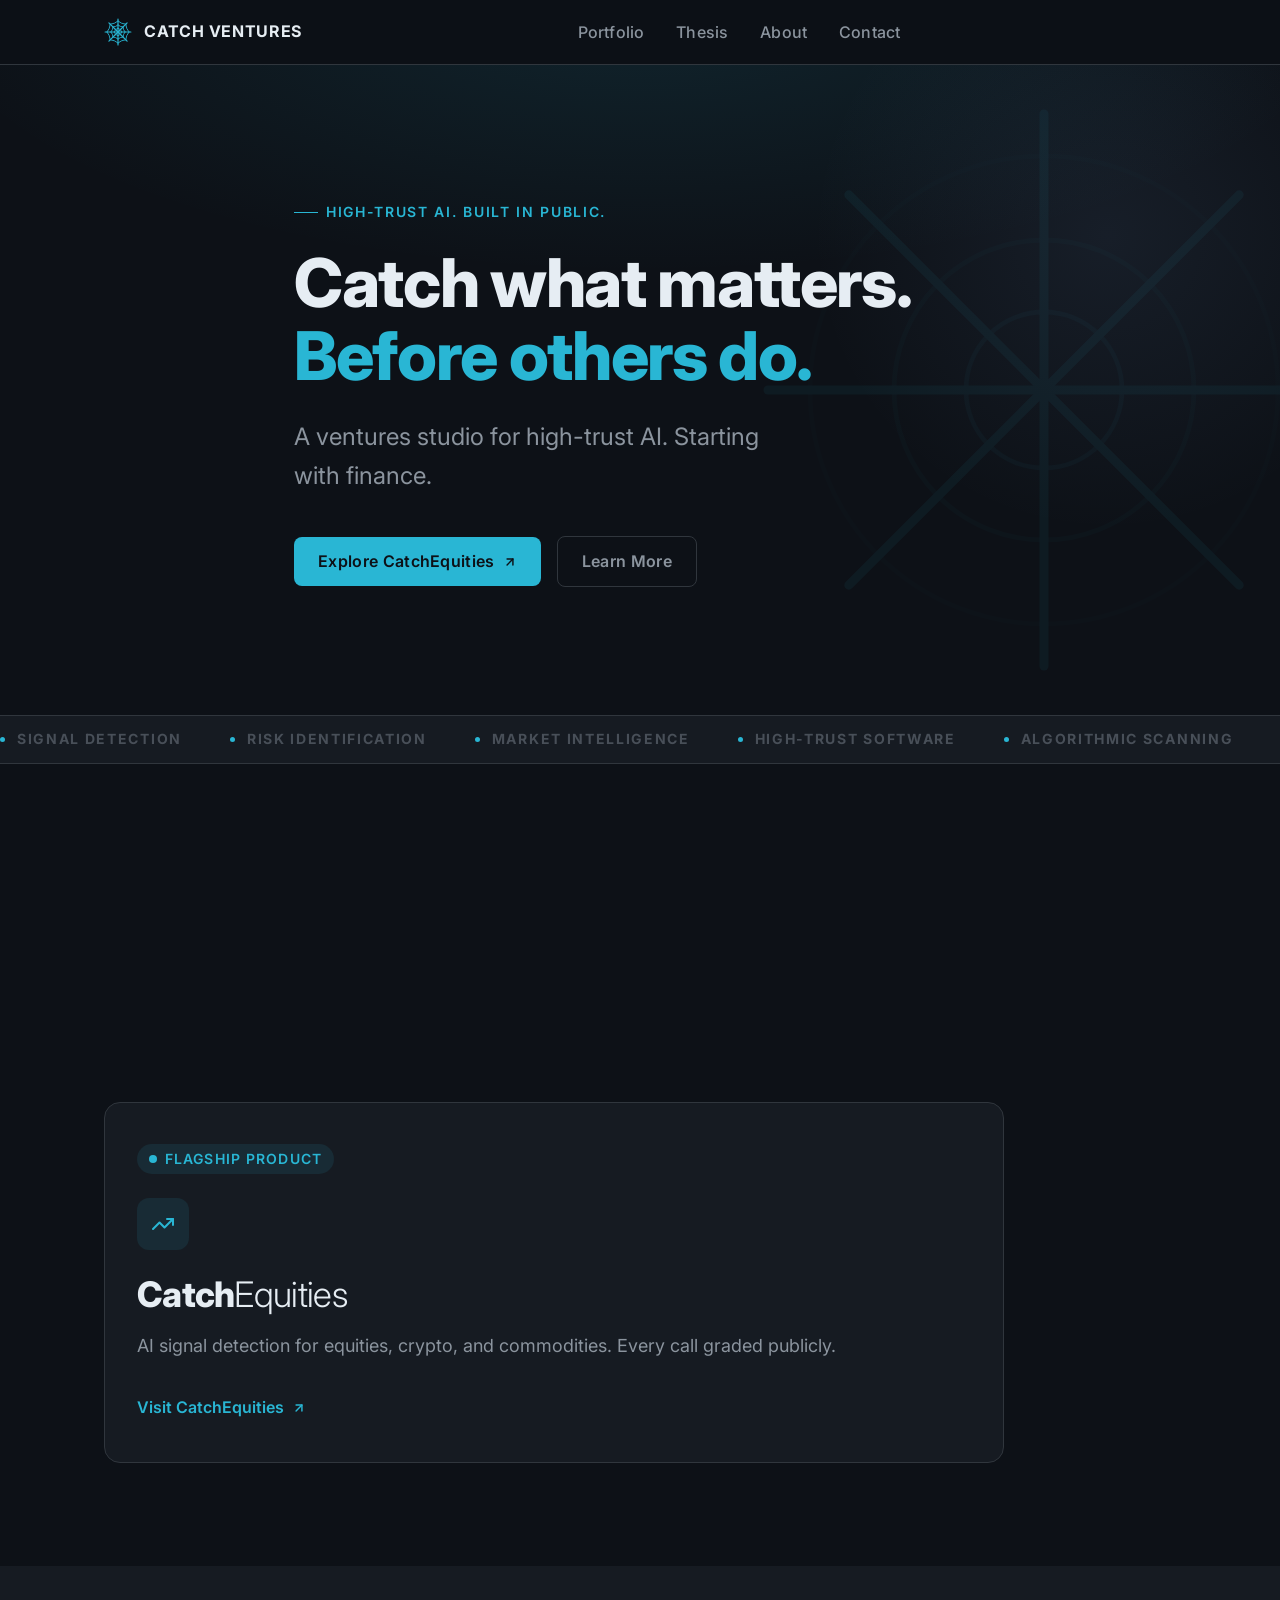
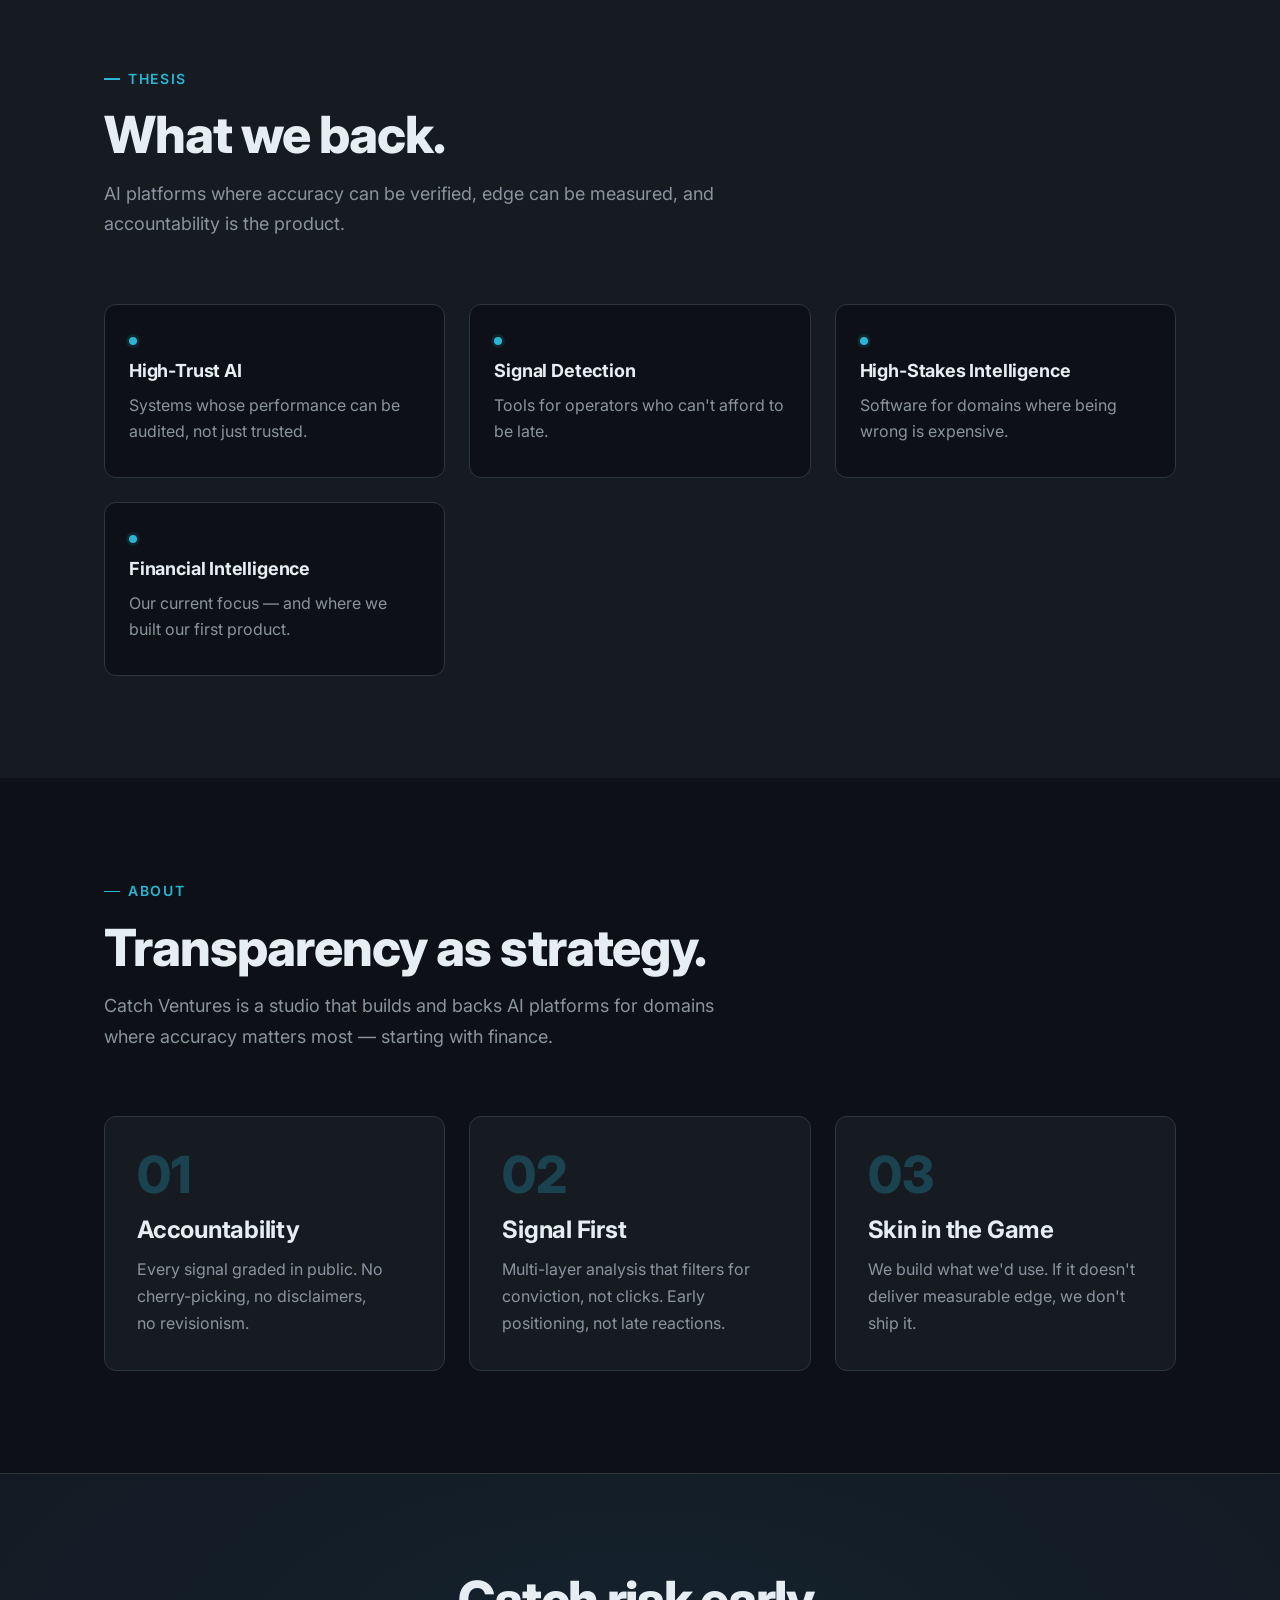
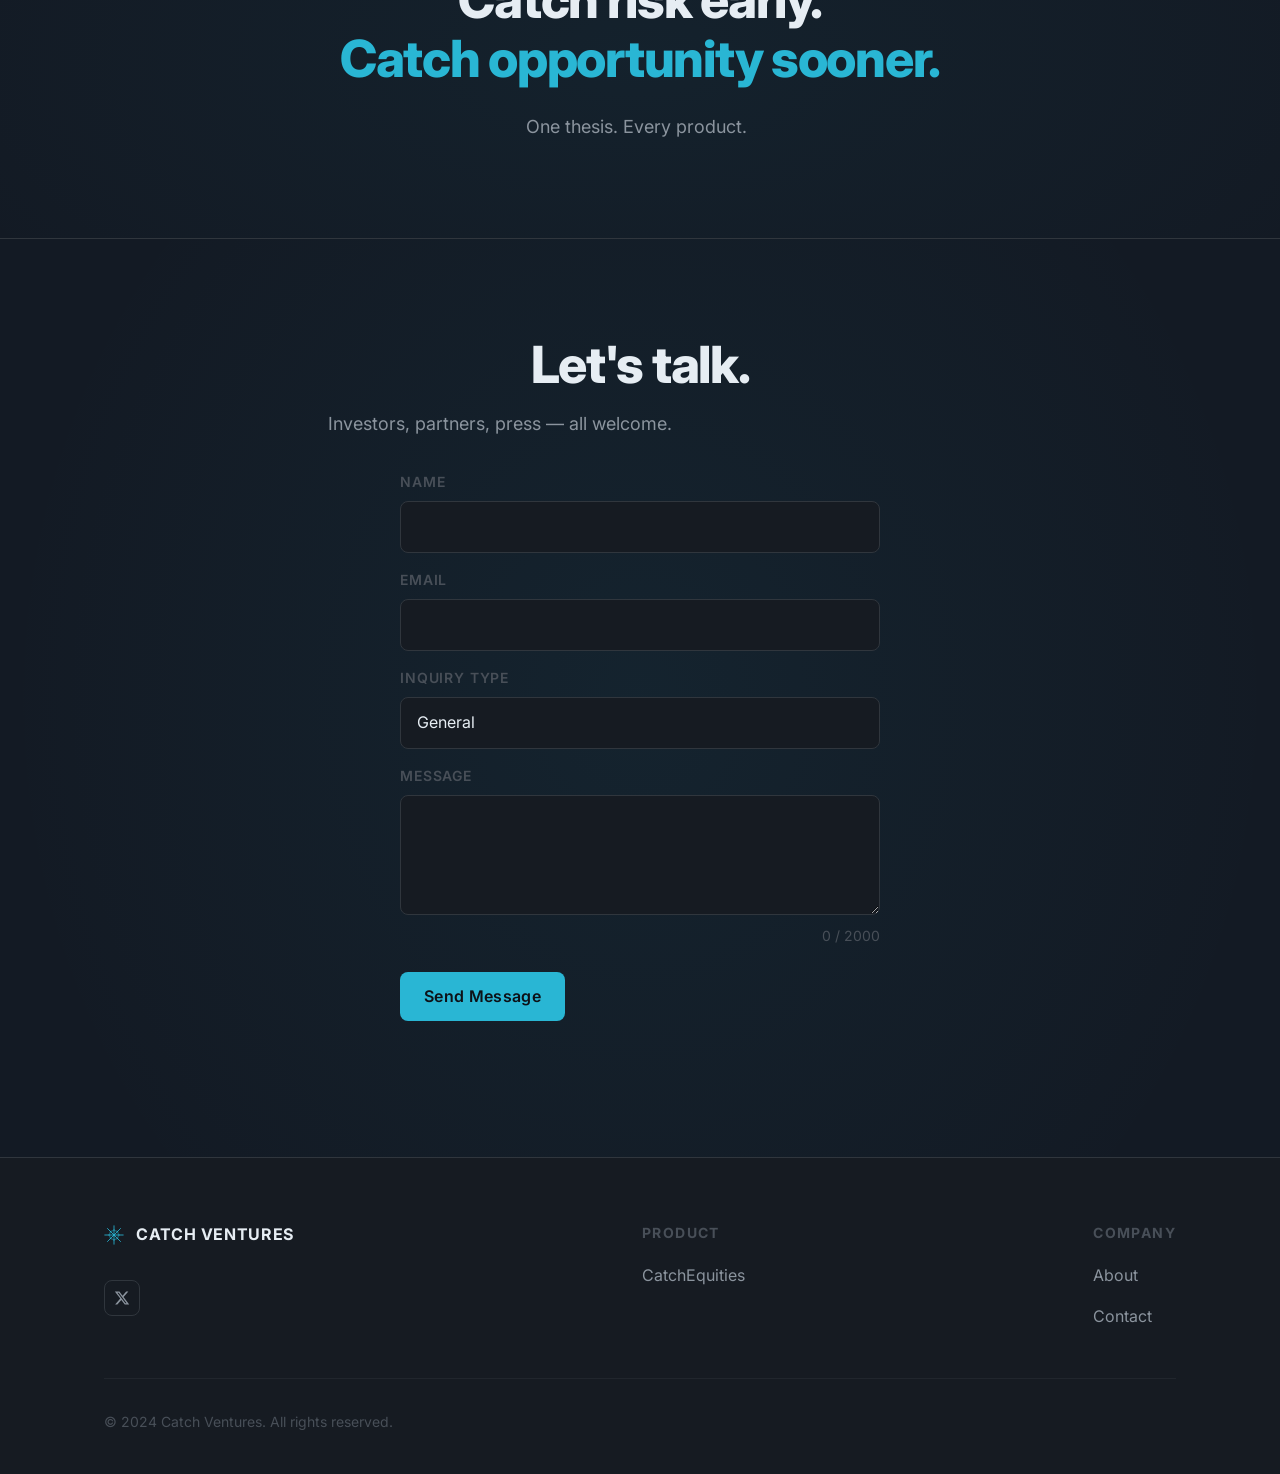
==== commit 66aa667b: "Broaden thesis, add ventures positioning, harden contact form - Reposition as ventures studio: "High" ====
--- a/index.html
+++ b/index.html
@@ -33,8 +33,7 @@
   "description": "AI platforms for financial intelligence",
   "foundingDate": "2024",
   "sameAs": [
-    "https://x.com/catchventures",
-    "https://github.com/catchsim"
+    "https://x.com/catchventures"
   ]
 }
 </script>
@@ -92,6 +91,51 @@
     max-width: 900px;
   }
 
+  /* Thesis grid */
+  .thesis-grid {
+    display: grid;
+    grid-template-columns: repeat(auto-fit, minmax(min(100%, 260px), 1fr));
+    gap: var(--space-6);
+  }
+
+  .thesis-item {
+    padding: var(--space-8) var(--space-6);
+    background: var(--color-bg);
+    border: 1px solid var(--color-border);
+    border-radius: var(--radius-lg);
+    position: relative;
+    transition: border-color var(--transition-interactive), transform var(--transition-interactive);
+  }
+
+  .thesis-item:hover {
+    border-color: var(--color-primary);
+    transform: translateY(-2px);
+  }
+
+  .thesis-item__marker {
+    width: 8px;
+    height: 8px;
+    border-radius: 50%;
+    background: var(--color-primary);
+    margin-bottom: var(--space-4);
+    box-shadow: 0 0 0 3px var(--color-primary-highlight);
+  }
+
+  .thesis-item__title {
+    font-family: var(--font-display);
+    font-size: var(--text-base);
+    font-weight: 700;
+    color: var(--color-text);
+    margin-bottom: var(--space-3);
+    letter-spacing: -0.01em;
+  }
+
+  .thesis-item__body {
+    font-size: var(--text-sm);
+    color: var(--color-text-muted);
+    line-height: 1.6;
+  }
+
   /* Product card link override */
   .product-card__link {
     display: inline-flex;
@@ -165,6 +209,37 @@
   .contact-form__submit {
     align-self: flex-start;
     margin-top: var(--space-2);
+  }
+
+  .contact-form__submit:disabled {
+    opacity: 0.5;
+    cursor: not-allowed;
+    transform: none;
+  }
+
+  .contact-form__hint {
+    font-size: var(--text-xs);
+    color: var(--color-text-faint);
+    text-align: right;
+    margin-top: 2px;
+  }
+
+  .contact-form__hint.is-warning {
+    color: var(--color-warning);
+  }
+
+  .contact-form__status {
+    font-size: var(--text-sm);
+    color: var(--color-text-muted);
+    min-height: 1.5em;
+  }
+
+  .contact-form__status.is-success {
+    color: var(--color-success);
+  }
+
+  .contact-form__status.is-error {
+    color: var(--color-error);
   }
 
   /* Footer social */
@@ -261,6 +336,7 @@
     </a>
     <ul class="nav__links">
       <li><a href="#portfolio">Portfolio</a></li>
+      <li><a href="#thesis">Thesis</a></li>
       <li><a href="#about">About</a></li>
       <li><a href="#contact">Contact</a></li>
     </ul>
@@ -273,6 +349,7 @@
   <div class="container">
     <div class="nav__mobile-menu" id="mobile-menu">
       <a href="#portfolio">Portfolio</a>
+      <a href="#thesis">Thesis</a>
       <a href="#about">About</a>
       <a href="#contact">Contact</a>
     </div>
@@ -297,9 +374,9 @@
     </svg>
   </div>
   <div class="container hero__content">
-    <div class="hero__eyebrow">AI Platforms for Financial Intelligence</div>
+    <div class="hero__eyebrow">High-Trust AI. Built in Public.</div>
     <h1 class="hero__title">Catch what matters.<br><span class="accent">Before others do.</span></h1>
-    <p class="hero__subtitle">AI platforms for investors who move before the headlines do.</p>
+    <p class="hero__subtitle">A ventures studio for high-trust AI. Starting with finance.</p>
     <div class="hero__cta">
       <a href="https://www.catchequities.com" class="btn btn--primary" target="_blank" rel="noopener noreferrer">
         Explore CatchEquities
@@ -333,8 +410,8 @@
   <div class="container">
     <div class="section__header fade-in">
       <div class="section__eyebrow">Portfolio</div>
-      <h2 class="section__title">Our Products</h2>
-      <p class="section__body">One product today. More on the way.</p>
+      <h2 class="section__title">Portfolio</h2>
+      <p class="section__body">We build and back AI platforms where accuracy is the product. Starting with what we built ourselves.</p>
     </div>
     <div class="portfolio-grid fade-in">
       <a href="https://www.catchequities.com" class="product-card product-card--equities" target="_blank" rel="noopener noreferrer">
@@ -357,13 +434,46 @@
   </div>
 </section>
 
+<!-- ── Thesis ── -->
+<section class="section section--alt" id="thesis">
+  <div class="container">
+    <div class="section__header fade-in">
+      <div class="section__eyebrow">Thesis</div>
+      <h2 class="section__title">What we back.</h2>
+      <p class="section__body">AI platforms where accuracy can be verified, edge can be measured, and accountability is the product.</p>
+    </div>
+    <div class="thesis-grid fade-in">
+      <div class="thesis-item">
+        <div class="thesis-item__marker"></div>
+        <h3 class="thesis-item__title">High-Trust AI</h3>
+        <p class="thesis-item__body">Systems whose performance can be audited, not just trusted.</p>
+      </div>
+      <div class="thesis-item">
+        <div class="thesis-item__marker"></div>
+        <h3 class="thesis-item__title">Signal Detection</h3>
+        <p class="thesis-item__body">Tools for operators who can't afford to be late.</p>
+      </div>
+      <div class="thesis-item">
+        <div class="thesis-item__marker"></div>
+        <h3 class="thesis-item__title">High-Stakes Intelligence</h3>
+        <p class="thesis-item__body">Software for domains where being wrong is expensive.</p>
+      </div>
+      <div class="thesis-item">
+        <div class="thesis-item__marker"></div>
+        <h3 class="thesis-item__title">Financial Intelligence</h3>
+        <p class="thesis-item__body">Our current focus — and where we built our first product.</p>
+      </div>
+    </div>
+  </div>
+</section>
+
 <!-- ── About ── -->
-<section class="section section--alt" id="about">
+<section class="section" id="about">
   <div class="container">
     <div class="section__header fade-in">
       <div class="section__eyebrow">About</div>
       <h2 class="section__title">Transparency as strategy.</h2>
-      <p class="section__body">Catch Ventures builds AI platforms for investors who care about accuracy — publicly tracked, not marketed.</p>
+      <p class="section__body">Catch Ventures is a studio that builds and backs AI platforms for domains where accuracy matters most — starting with finance.</p>
     </div>
     <div class="pillars-grid fade-in">
       <div class="pillar">
@@ -400,20 +510,22 @@
   <div class="container contact-band__inner">
     <h2 class="contact-band__title">Let's talk.</h2>
     <p class="contact-band__sub">Investors, partners, press — all welcome.</p>
-    <form class="contact-form" action="https://formspree.io/f/xwvrgvyz" method="POST">
-      <input type="text" name="_gotcha" style="display:none" tabindex="-1" autocomplete="off">
+    <form class="contact-form" id="contact-form" action="https://formspree.io/f/xwvrgvyz" method="POST" accept-charset="UTF-8">
+      <input type="text" name="_gotcha" style="display:none" tabindex="-1" autocomplete="off" aria-hidden="true">
+      <input type="hidden" name="_subject" value="New Catch Ventures contact form submission">
       <div class="contact-form__field">
         <label class="contact-form__label" for="contact-name">Name</label>
-        <input class="contact-form__input" type="text" id="contact-name" name="name" required autocomplete="name">
+        <input class="contact-form__input" type="text" id="contact-name" name="name" required autocomplete="name" maxlength="100" minlength="2" pattern="[\p{L}\p{M}\p{Zs}'\-\.]{2,100}" title="Please enter a valid name">
       </div>
       <div class="contact-form__field">
         <label class="contact-form__label" for="contact-email">Email</label>
-        <input class="contact-form__input" type="email" id="contact-email" name="email" required autocomplete="email">
+        <input class="contact-form__input" type="email" id="contact-email" name="email" required autocomplete="email" maxlength="254">
       </div>
       <div class="contact-form__field">
         <label class="contact-form__label" for="contact-type">Inquiry Type</label>
-        <select class="contact-form__select" id="contact-type" name="type">
+        <select class="contact-form__select" id="contact-type" name="type" required>
           <option value="general">General</option>
+          <option value="founder">Founder / Startup</option>
           <option value="investor">Investor</option>
           <option value="partner">Partner</option>
           <option value="product">Product</option>
@@ -421,9 +533,11 @@
       </div>
       <div class="contact-form__field">
         <label class="contact-form__label" for="contact-message">Message</label>
-        <textarea class="contact-form__textarea" id="contact-message" name="message" required></textarea>
-      </div>
-      <button type="submit" class="btn btn--primary contact-form__submit">Send Message</button>
+        <textarea class="contact-form__textarea" id="contact-message" name="message" required maxlength="2000" minlength="10"></textarea>
+        <span class="contact-form__hint" id="message-hint">0 / 2000</span>
+      </div>
+      <button type="submit" class="btn btn--primary contact-form__submit" id="contact-submit">Send Message</button>
+      <p class="contact-form__status" id="form-status" role="status" aria-live="polite"></p>
     </form>
   </div>
 </section>
@@ -456,13 +570,9 @@
           </span>
           <span class="nav__logo-text">Catch Ventures</span>
         </a>
-        <p class="footer__tagline">AI platforms. Public accountability.</p>
         <div class="footer__social">
           <a href="https://x.com/catchventures" class="footer__social-link" target="_blank" rel="noopener noreferrer" aria-label="X (Twitter)">
             <svg width="16" height="16" viewBox="0 0 24 24" fill="currentColor"><path d="M18.244 2.25h3.308l-7.227 8.26 8.502 11.24H16.17l-5.214-6.817L4.99 21.75H1.68l7.73-8.835L1.254 2.25H8.08l4.713 6.231zm-1.161 17.52h1.833L7.084 4.126H5.117z"/></svg>
-          </a>
-          <a href="https://github.com/catchsim" class="footer__social-link" target="_blank" rel="noopener noreferrer" aria-label="GitHub">
-            <svg width="16" height="16" viewBox="0 0 24 24" fill="currentColor"><path d="M12 2C6.477 2 2 6.484 2 12.017c0 4.425 2.865 8.18 6.839 9.504.5.092.682-.217.682-.483 0-.237-.008-.868-.013-1.703-2.782.605-3.369-1.343-3.369-1.343-.454-1.158-1.11-1.466-1.11-1.466-.908-.62.069-.608.069-.608 1.003.07 1.531 1.032 1.531 1.032.892 1.53 2.341 1.088 2.91.832.092-.647.35-1.088.636-1.338-2.22-.253-4.555-1.113-4.555-4.951 0-1.093.39-1.988 1.029-2.688-.103-.253-.446-1.272.098-2.65 0 0 .84-.27 2.75 1.026A9.564 9.564 0 0112 6.844c.85.004 1.705.115 2.504.337 1.909-1.296 2.747-1.027 2.747-1.027.546 1.379.202 2.398.1 2.651.64.7 1.028 1.595 1.028 2.688 0 3.848-2.339 4.695-4.566 4.943.359.309.678.92.678 1.855 0 1.338-.012 2.419-.012 2.747 0 .268.18.58.688.482A10.019 10.019 0 0022 12.017C22 6.484 17.522 2 12 2z"/></svg>
           </a>
         </div>
       </div>
@@ -519,6 +629,74 @@
     }
   });
 });
+
+// Contact form: char counter, throttling, AJAX submit
+(() => {
+  const form = document.getElementById('contact-form');
+  if (!form) return;
+  const msg = document.getElementById('contact-message');
+  const hint = document.getElementById('message-hint');
+  const submitBtn = document.getElementById('contact-submit');
+  const status = document.getElementById('form-status');
+  const SUBMIT_COOLDOWN_MS = 30000; // 30s between submits
+  const MAX_MSG = 2000;
+  let lastSubmit = 0;
+
+  // Character counter
+  msg.addEventListener('input', () => {
+    const len = msg.value.length;
+    hint.textContent = `${len} / ${MAX_MSG}`;
+    hint.classList.toggle('is-warning', len > MAX_MSG * 0.9);
+  });
+
+  form.addEventListener('submit', async (e) => {
+    e.preventDefault();
+
+    // Client-side rate limit
+    const now = Date.now();
+    if (now - lastSubmit < SUBMIT_COOLDOWN_MS) {
+      const wait = Math.ceil((SUBMIT_COOLDOWN_MS - (now - lastSubmit)) / 1000);
+      status.textContent = `Please wait ${wait}s before sending another message.`;
+      status.className = 'contact-form__status is-error';
+      return;
+    }
+
+    // Honeypot check (defense in depth)
+    if (form._gotcha.value) {
+      status.textContent = 'Submission blocked.';
+      status.className = 'contact-form__status is-error';
+      return;
+    }
+
+    submitBtn.disabled = true;
+    status.textContent = 'Sending…';
+    status.className = 'contact-form__status';
+
+    try {
+      const res = await fetch(form.action, {
+        method: 'POST',
+        body: new FormData(form),
+        headers: { 'Accept': 'application/json' }
+      });
+      if (res.ok) {
+        lastSubmit = Date.now();
+        form.reset();
+        hint.textContent = `0 / ${MAX_MSG}`;
+        status.textContent = 'Message sent. We\'ll be in touch.';
+        status.className = 'contact-form__status is-success';
+      } else {
+        const data = await res.json().catch(() => ({}));
+        status.textContent = data.error || 'Something went wrong. Please try again later.';
+        status.className = 'contact-form__status is-error';
+      }
+    } catch {
+      status.textContent = 'Network error. Please try again.';
+      status.className = 'contact-form__status is-error';
+    } finally {
+      submitBtn.disabled = false;
+    }
+  });
+})();
 
 // Scroll-triggered fade-in (fallback for browsers without animation-timeline)
 if (!CSS.supports('animation-timeline', 'scroll()')) {
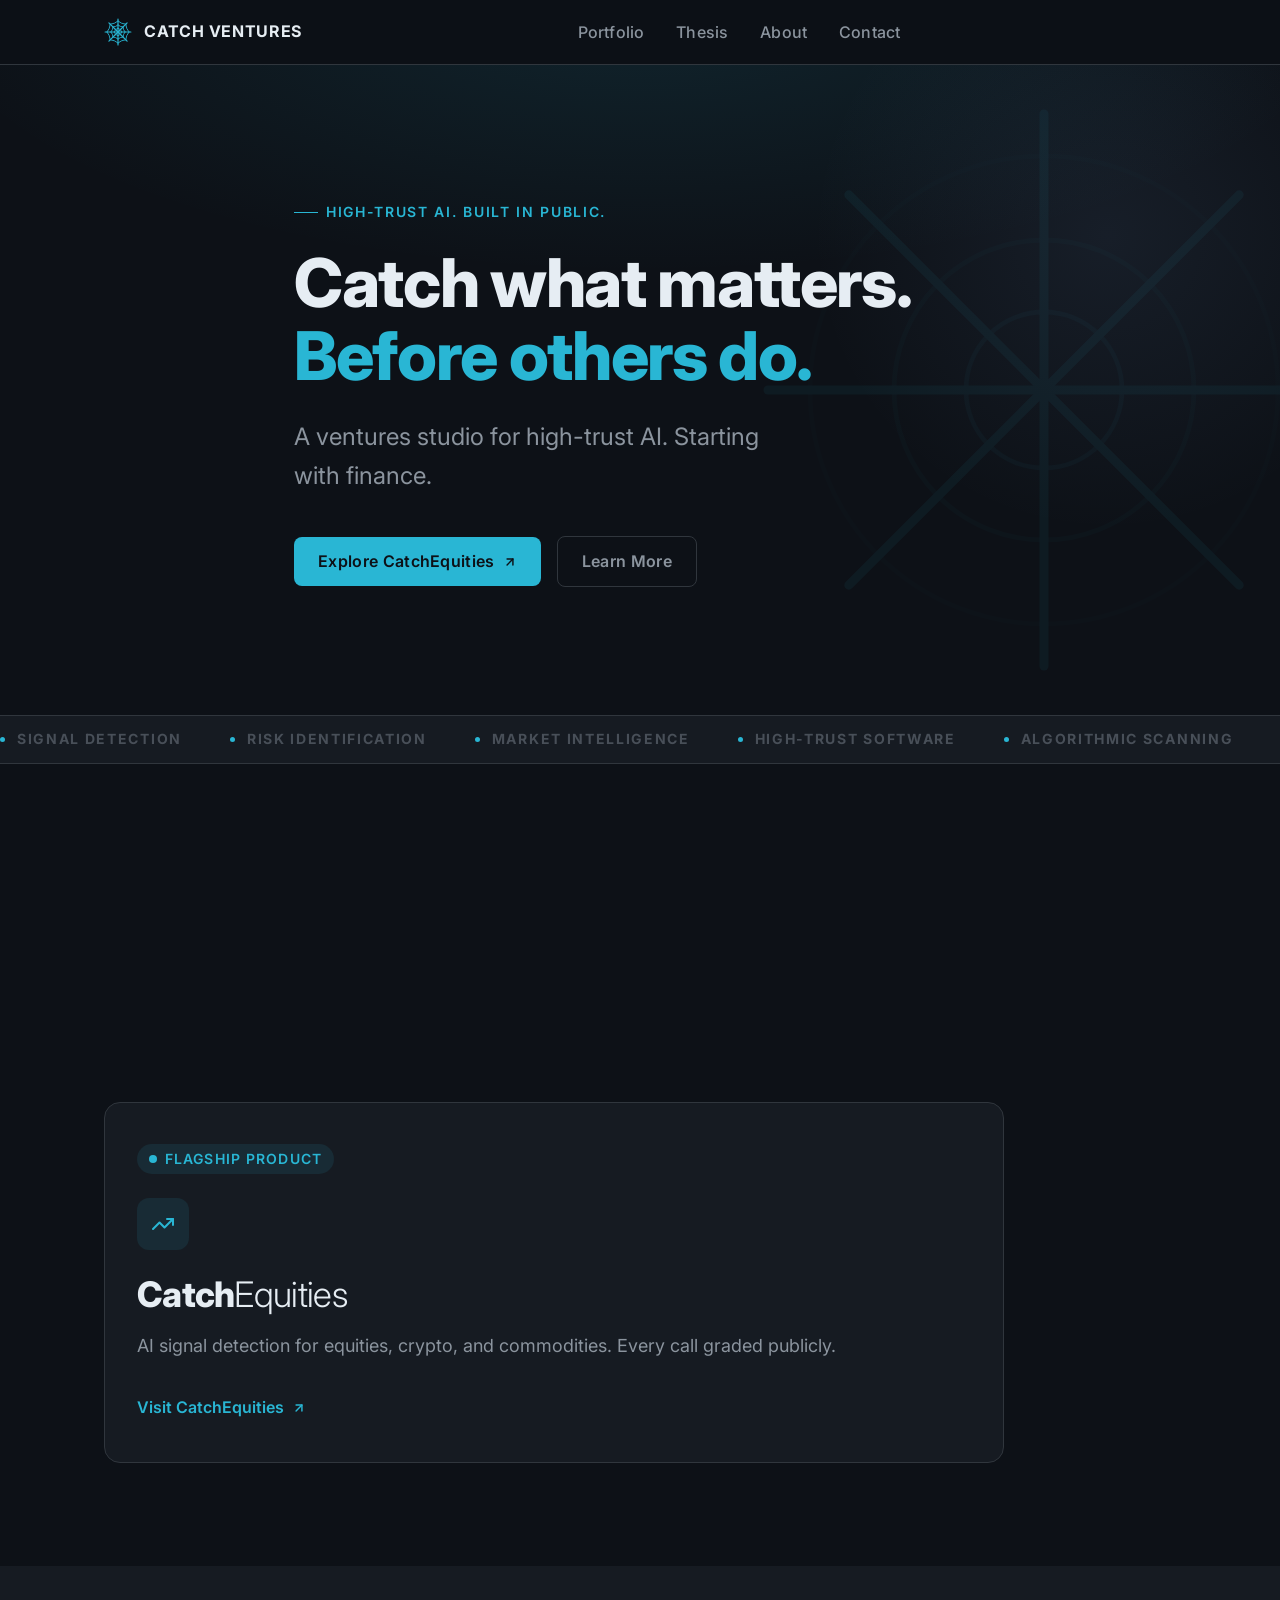
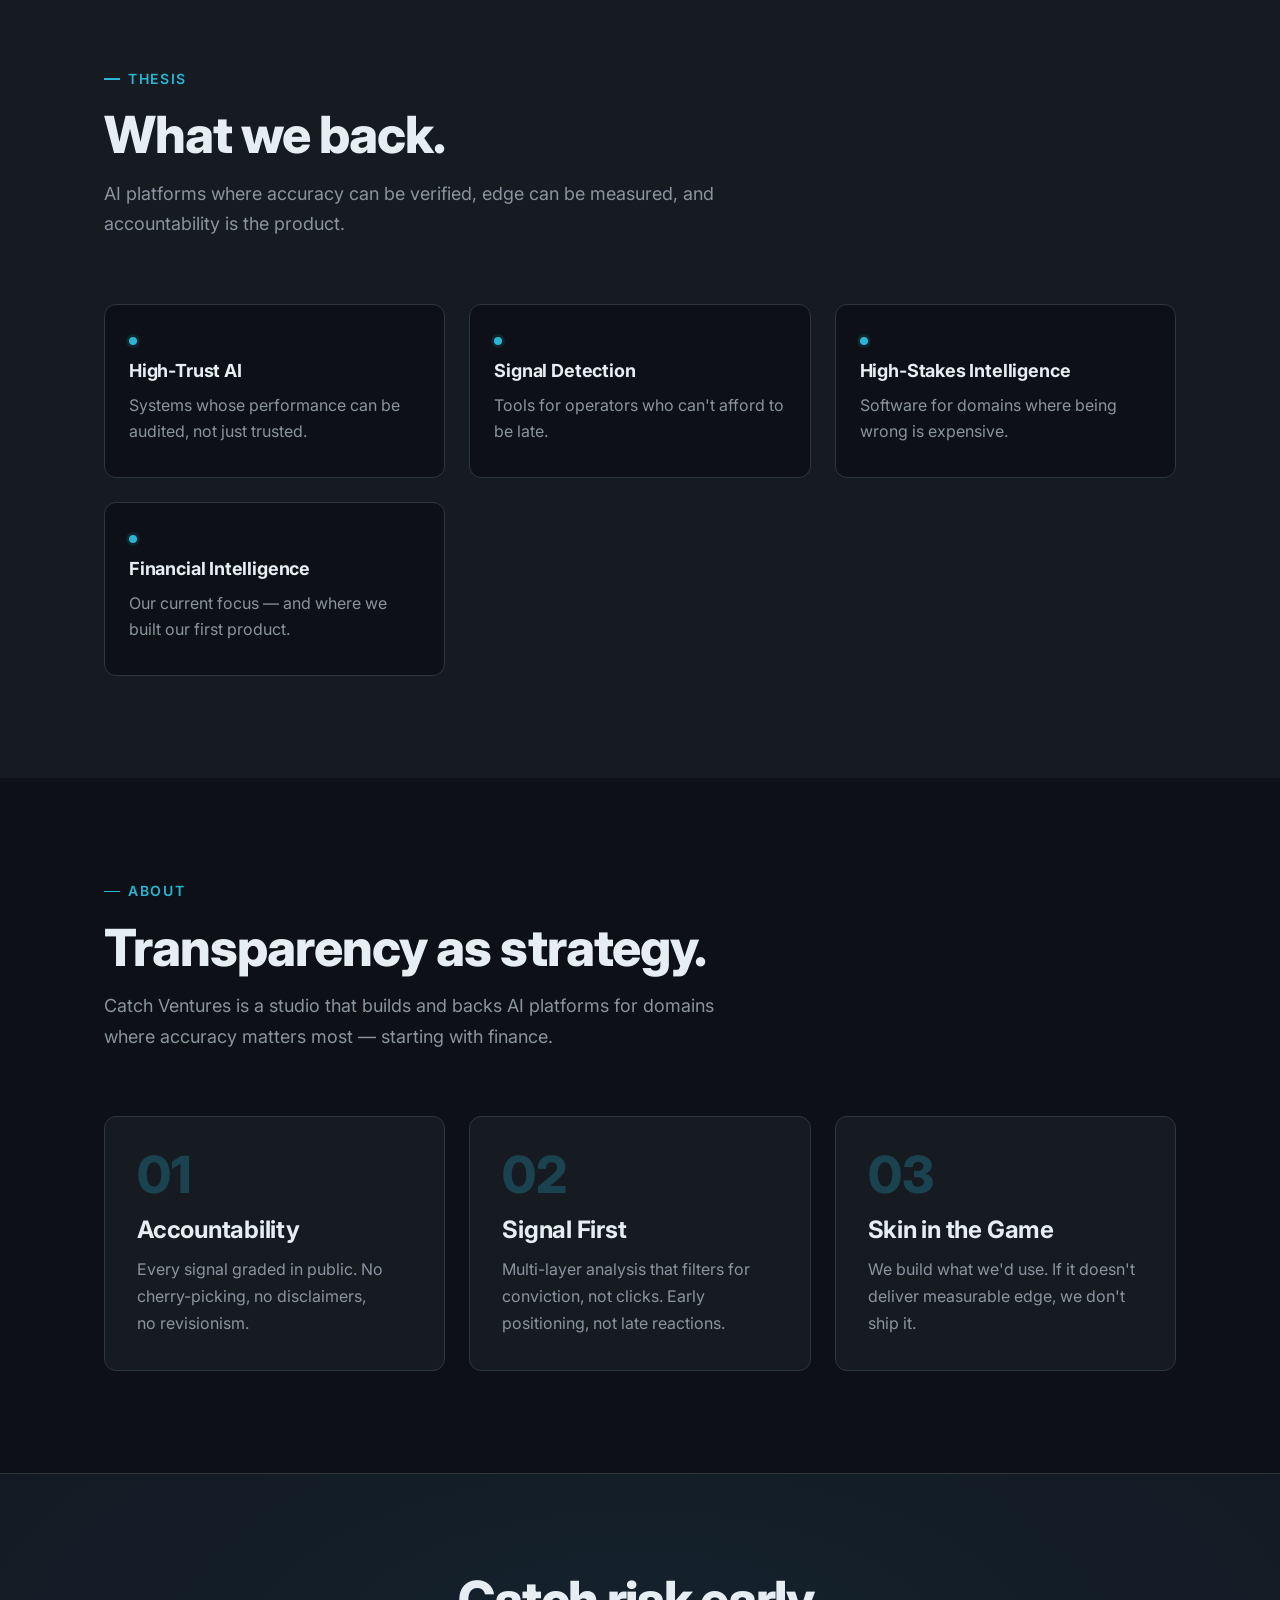
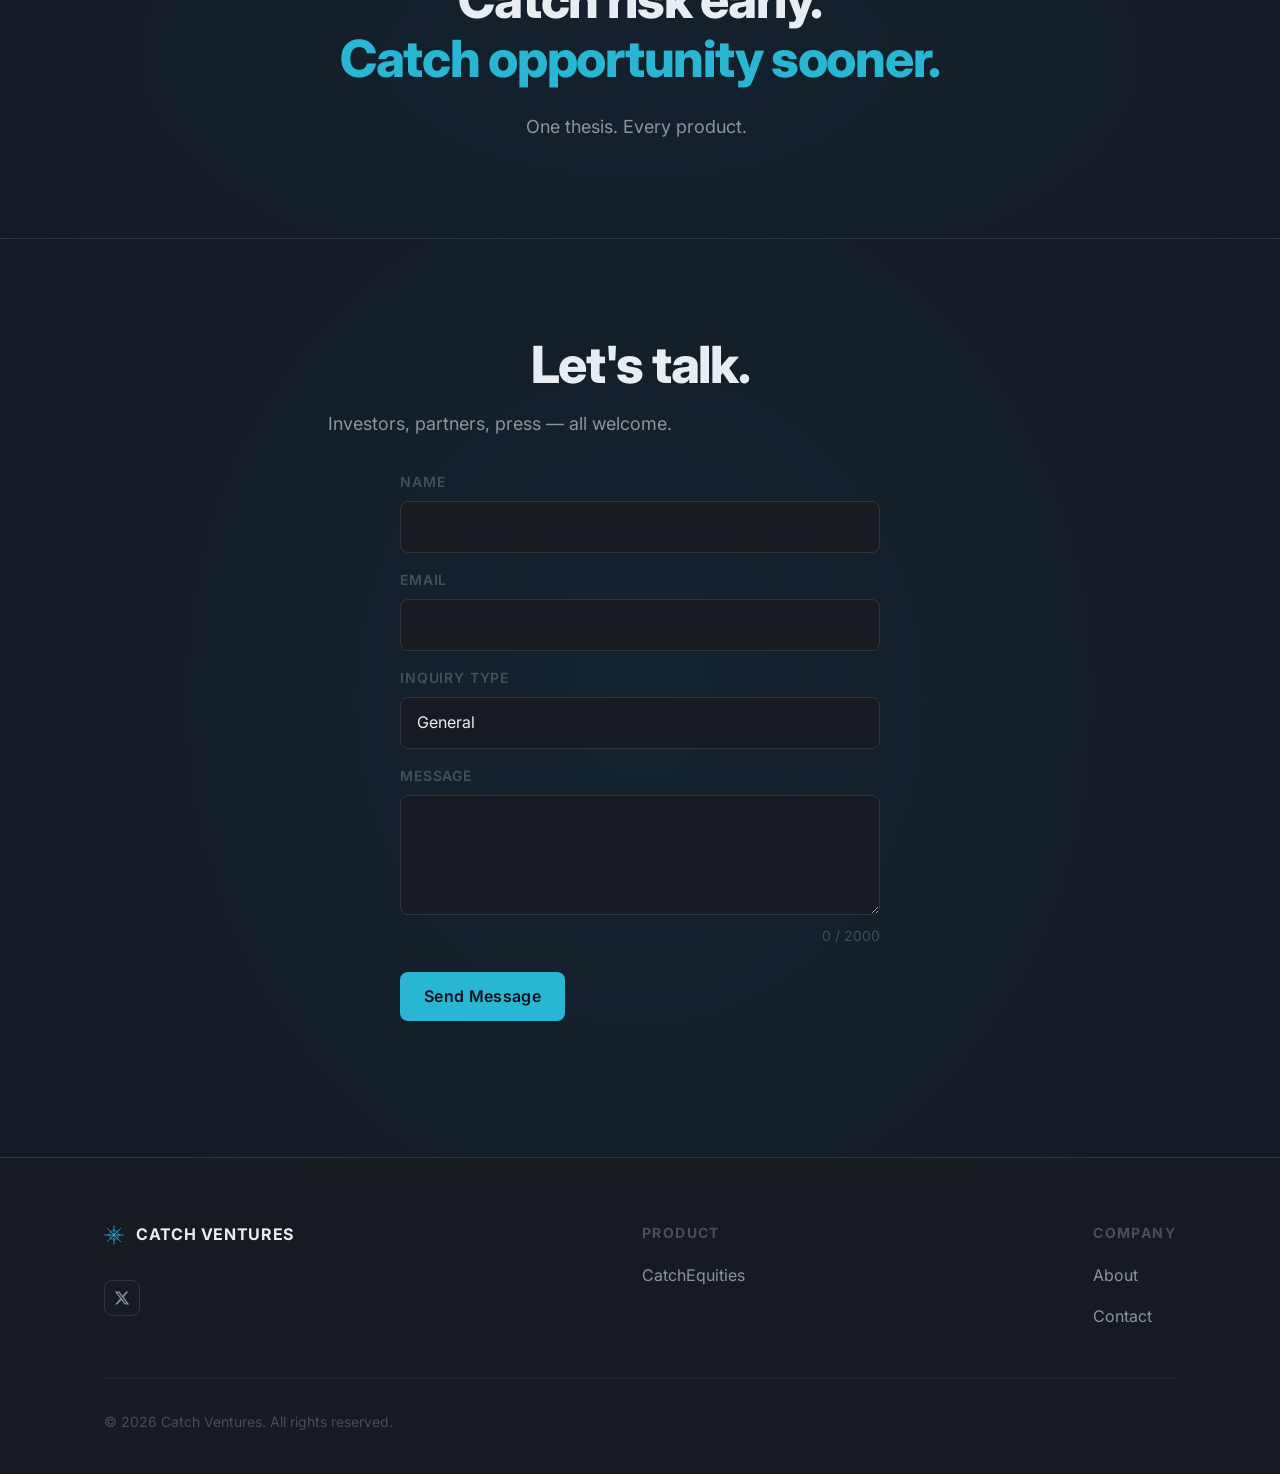
==== commit 8d8ac7ba: "Update footer copyright year to 2026 Co-Authored-By: Claude Opus 4.6 <noreply@anthropic.com>" ====
--- a/index.html
+++ b/index.html
@@ -591,7 +591,7 @@
       </div>
     </div>
     <div class="footer__bottom">
-      <span class="footer__copy">&copy; 2024 Catch Ventures. All rights reserved.</span>
+      <span class="footer__copy">&copy; 2026 Catch Ventures. All rights reserved.</span>
     </div>
   </div>
 </footer>
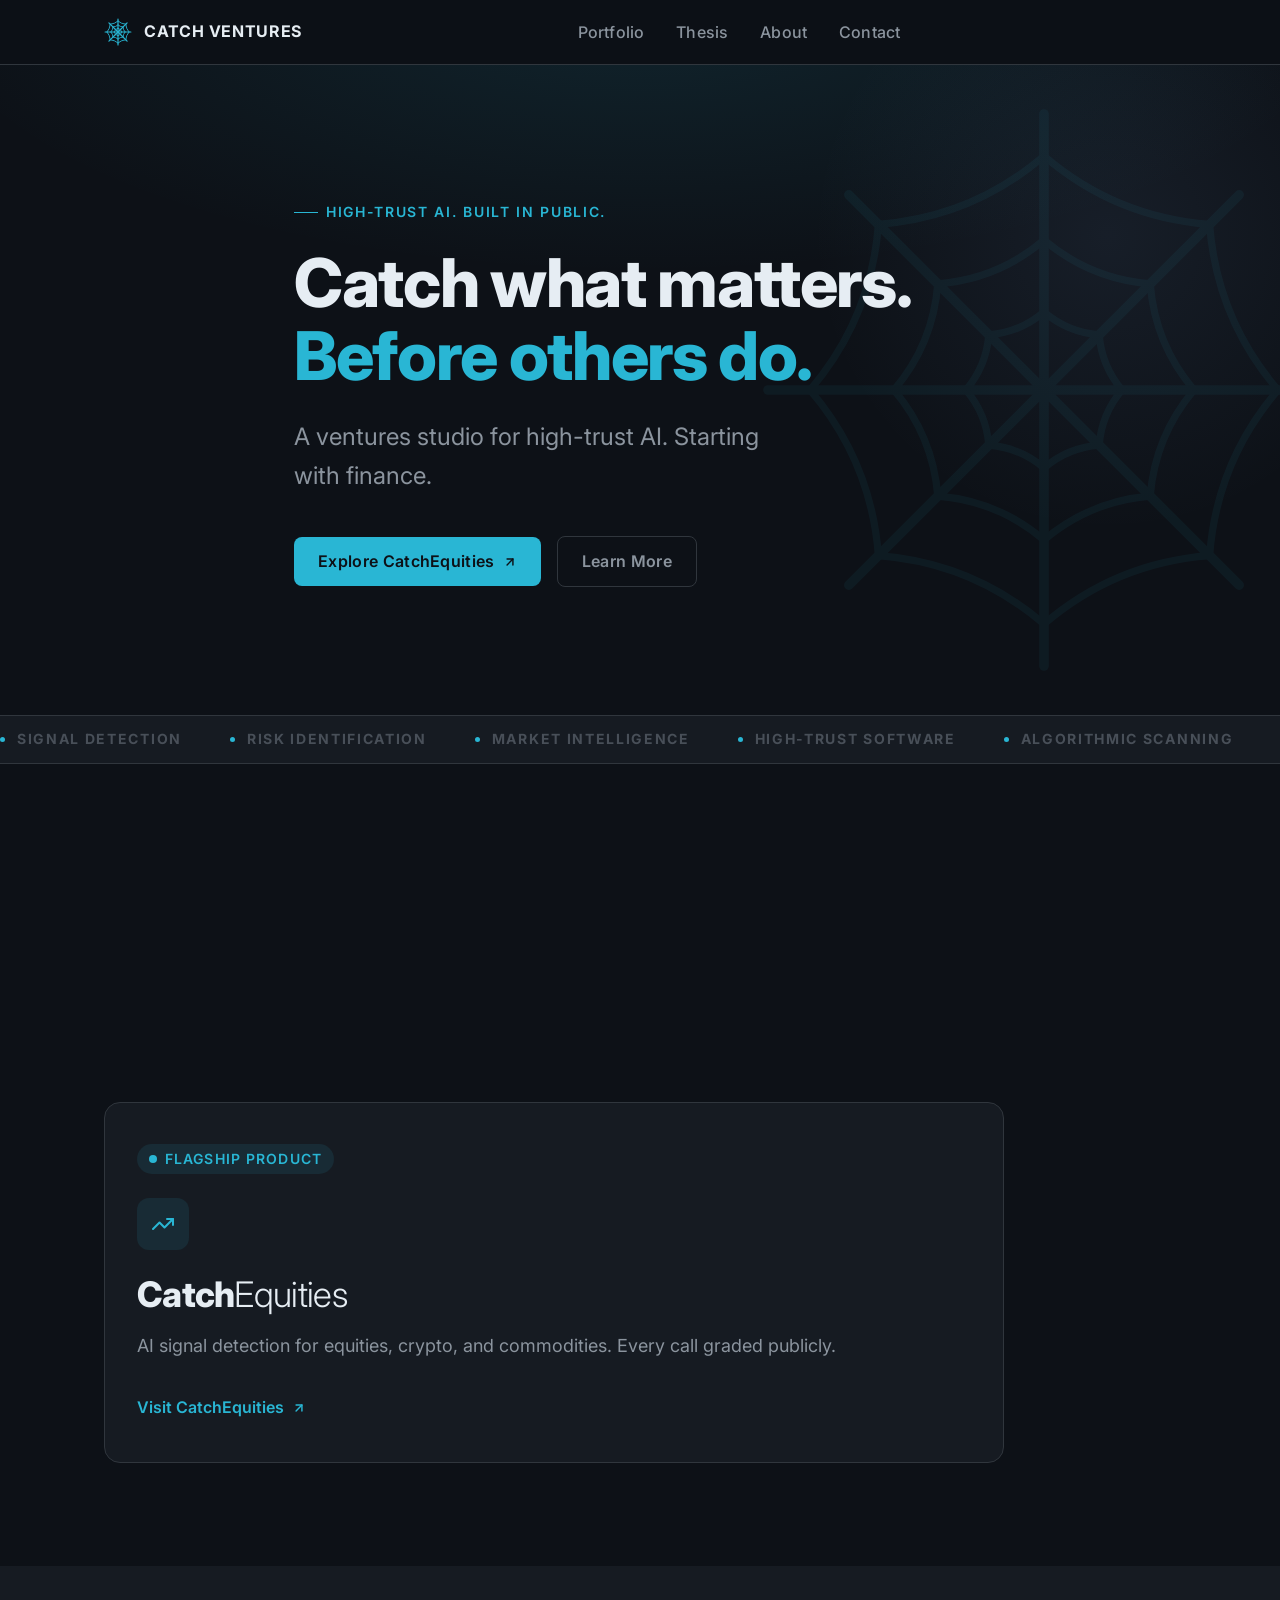
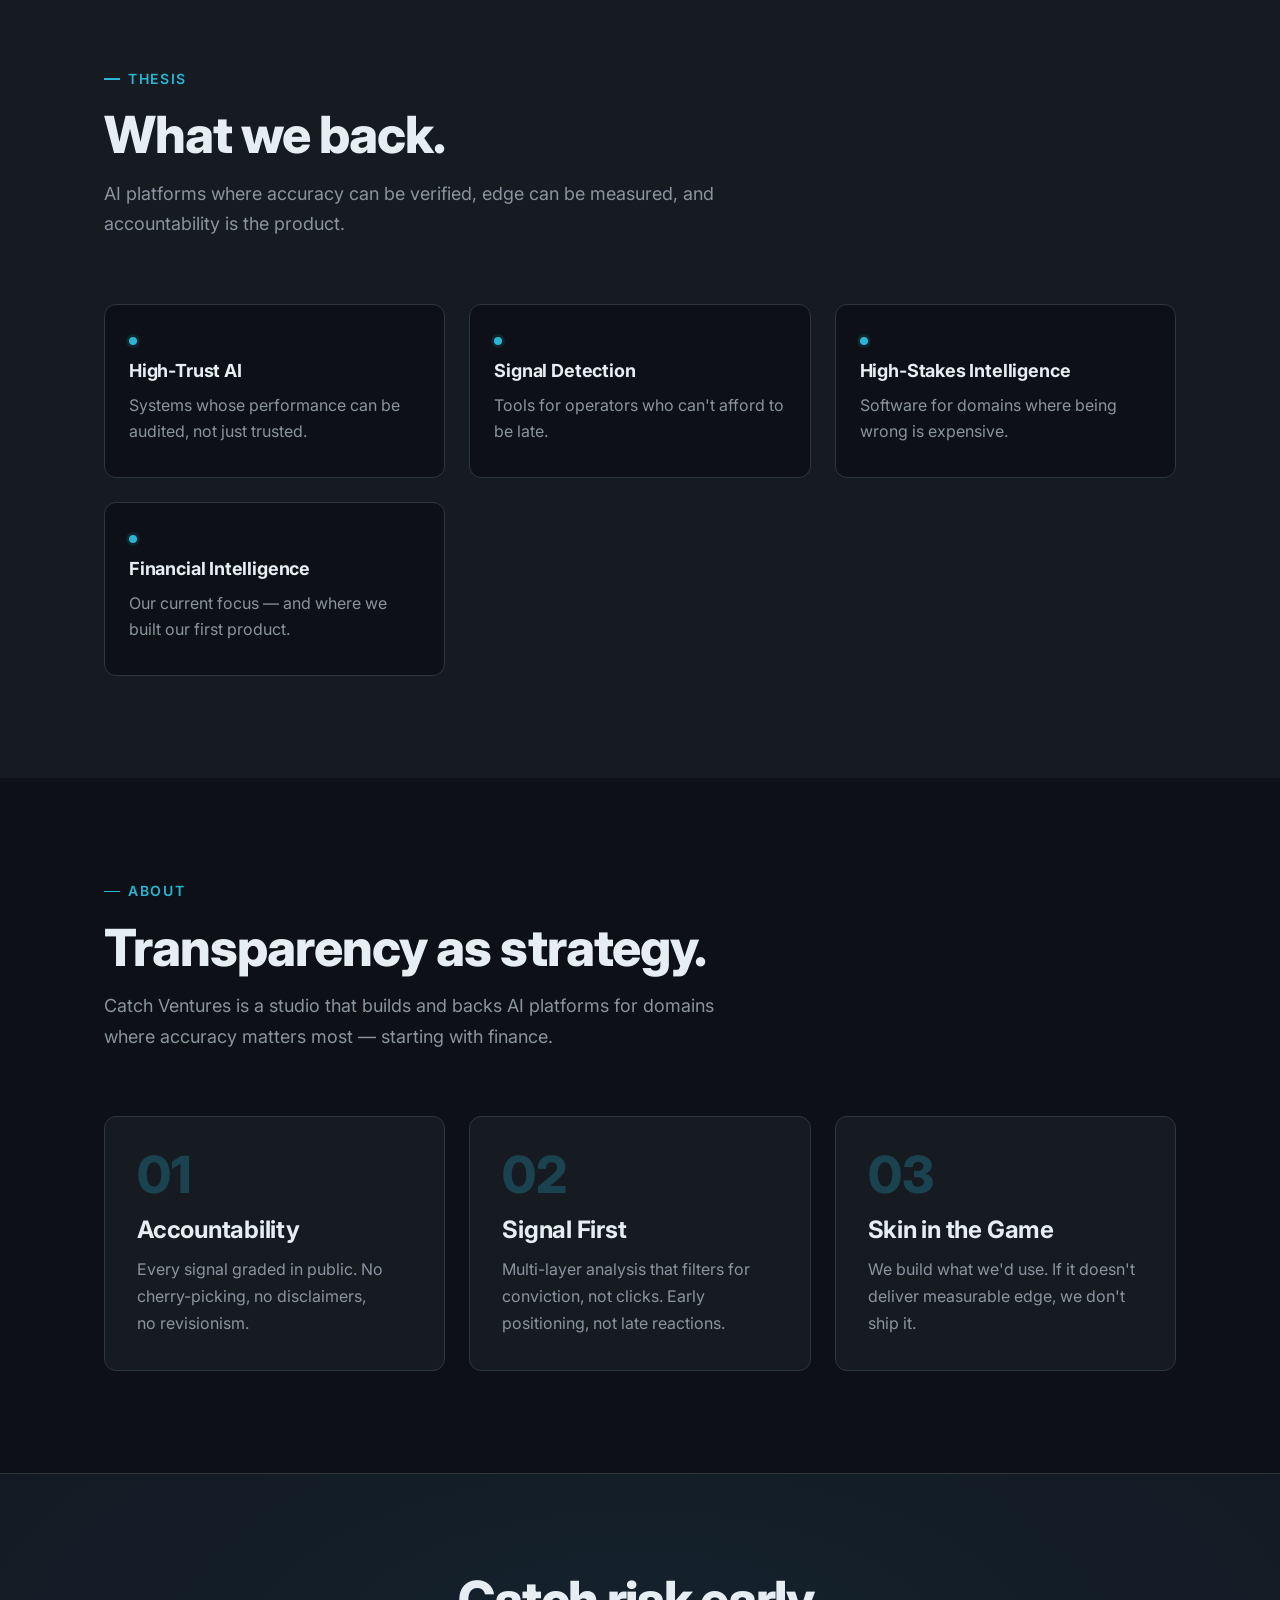
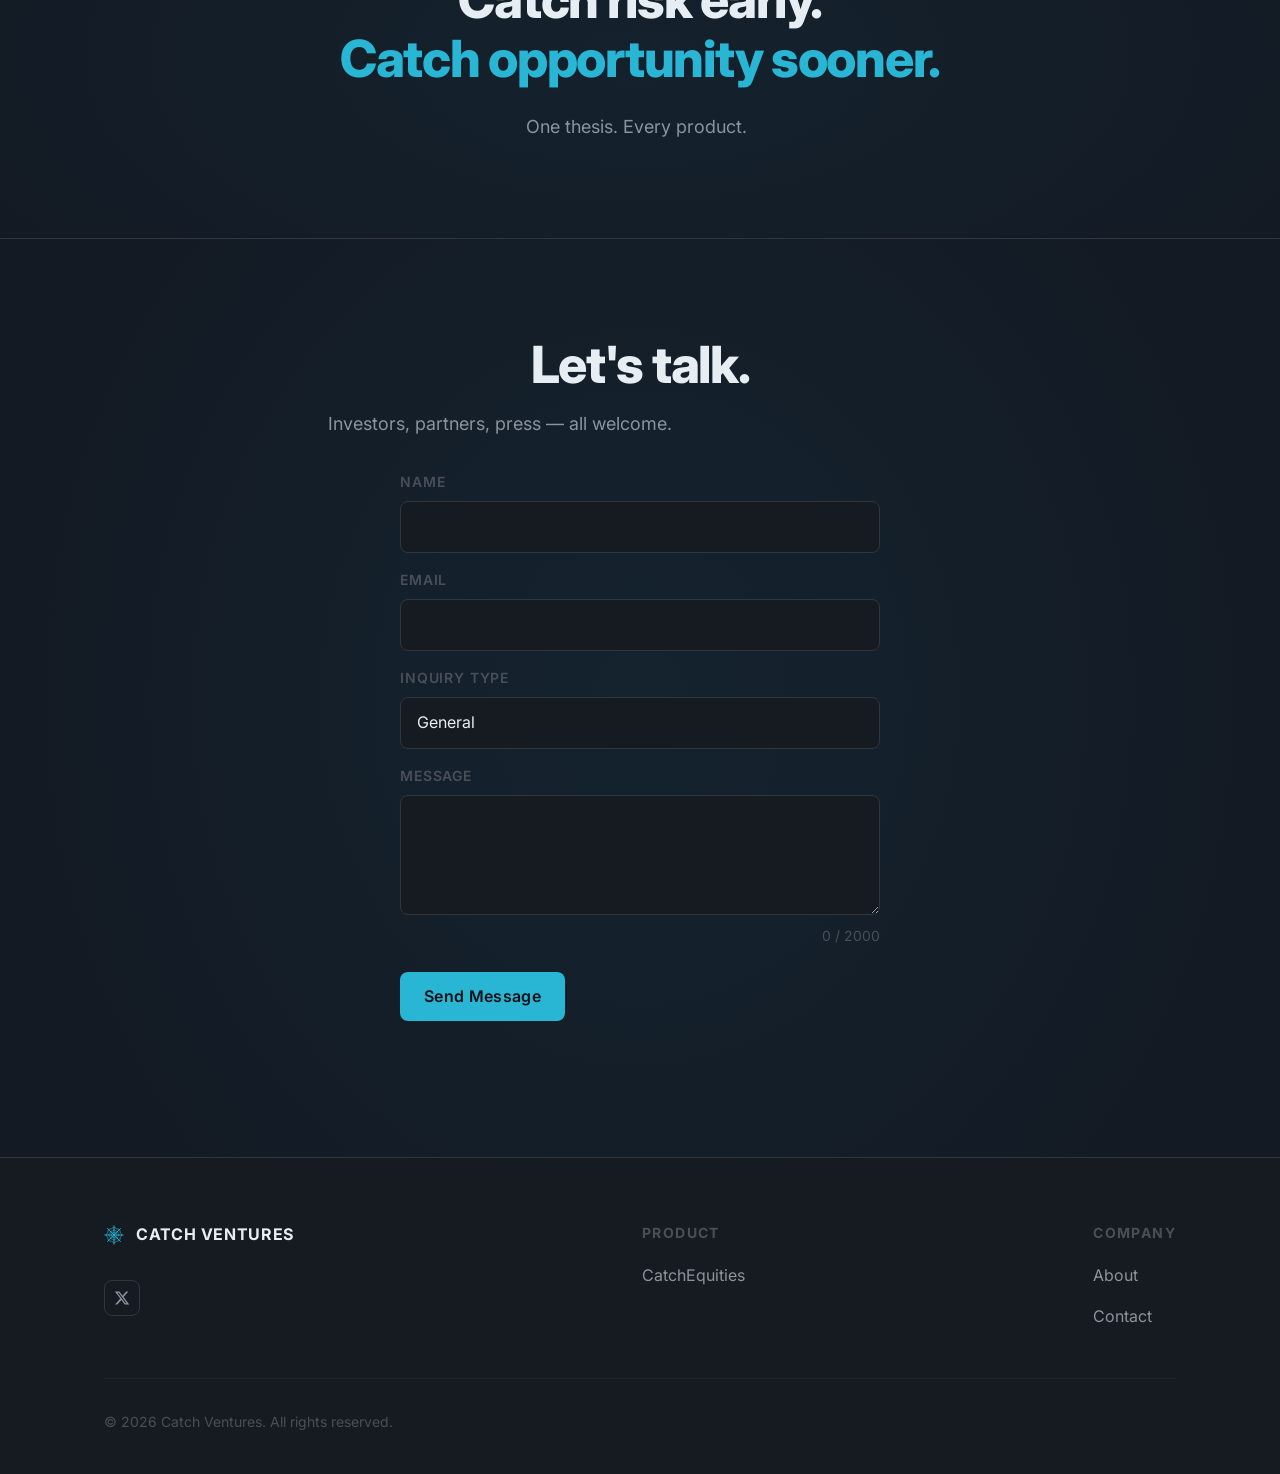
==== commit f01380b7: "Match hero radar and footer logo to brand webmark - Hero background SVG now uses full webmark patter" ====
--- a/index.html
+++ b/index.html
@@ -33,7 +33,7 @@
   "description": "AI platforms for financial intelligence",
   "foundingDate": "2024",
   "sameAs": [
-    "https://x.com/catchventures"
+    "https://x.com/catchequities"
   ]
 }
 </script>
@@ -360,17 +360,38 @@
 <section class="hero">
   <div class="hero__radar">
     <svg viewBox="0 0 100 100" fill="none" xmlns="http://www.w3.org/2000/svg">
-      <line x1="50" y1="50" x2="50" y2="4" stroke="#29B6D4" stroke-width="1.5" stroke-linecap="round"/>
-      <line x1="50" y1="50" x2="82.53" y2="17.47" stroke="#29B6D4" stroke-width="1.5" stroke-linecap="round"/>
-      <line x1="50" y1="50" x2="96" y2="50" stroke="#29B6D4" stroke-width="1.5" stroke-linecap="round"/>
-      <line x1="50" y1="50" x2="82.53" y2="82.53" stroke="#29B6D4" stroke-width="1.5" stroke-linecap="round"/>
-      <line x1="50" y1="50" x2="50" y2="96" stroke="#29B6D4" stroke-width="1.5" stroke-linecap="round"/>
-      <line x1="50" y1="50" x2="17.47" y2="82.53" stroke="#29B6D4" stroke-width="1.5" stroke-linecap="round"/>
-      <line x1="50" y1="50" x2="4" y2="50" stroke="#29B6D4" stroke-width="1.5" stroke-linecap="round"/>
-      <line x1="50" y1="50" x2="17.47" y2="17.47" stroke="#29B6D4" stroke-width="1.5" stroke-linecap="round"/>
-      <circle cx="50" cy="50" r="13" stroke="#29B6D4" stroke-width="0.8" fill="none" opacity="0.6"/>
-      <circle cx="50" cy="50" r="25" stroke="#29B6D4" stroke-width="0.8" fill="none" opacity="0.4"/>
-      <circle cx="50" cy="50" r="39" stroke="#29B6D4" stroke-width="0.8" fill="none" opacity="0.2"/>
+      <line x1="50" y1="50" x2="50" y2="4" stroke="#29B6D4" stroke-width="1.6" stroke-linecap="round"/>
+      <line x1="50" y1="50" x2="82.53" y2="17.47" stroke="#29B6D4" stroke-width="1.6" stroke-linecap="round"/>
+      <line x1="50" y1="50" x2="96" y2="50" stroke="#29B6D4" stroke-width="1.6" stroke-linecap="round"/>
+      <line x1="50" y1="50" x2="82.53" y2="82.53" stroke="#29B6D4" stroke-width="1.6" stroke-linecap="round"/>
+      <line x1="50" y1="50" x2="50" y2="96" stroke="#29B6D4" stroke-width="1.6" stroke-linecap="round"/>
+      <line x1="50" y1="50" x2="17.47" y2="82.53" stroke="#29B6D4" stroke-width="1.6" stroke-linecap="round"/>
+      <line x1="50" y1="50" x2="4" y2="50" stroke="#29B6D4" stroke-width="1.6" stroke-linecap="round"/>
+      <line x1="50" y1="50" x2="17.47" y2="17.47" stroke="#29B6D4" stroke-width="1.6" stroke-linecap="round"/>
+      <path d="M50,37 Q54,40.4 59.2,40.8" stroke="#29B6D4" stroke-width="1.2" stroke-linecap="round" fill="none"/>
+      <path d="M59.2,40.8 Q59.6,46 63,50" stroke="#29B6D4" stroke-width="1.2" stroke-linecap="round" fill="none"/>
+      <path d="M63,50 Q59.6,54 59.2,59.2" stroke="#29B6D4" stroke-width="1.2" stroke-linecap="round" fill="none"/>
+      <path d="M59.2,59.2 Q54,59.6 50,63" stroke="#29B6D4" stroke-width="1.2" stroke-linecap="round" fill="none"/>
+      <path d="M50,63 Q46,59.6 40.8,59.2" stroke="#29B6D4" stroke-width="1.2" stroke-linecap="round" fill="none"/>
+      <path d="M40.8,59.2 Q40.4,54 37,50" stroke="#29B6D4" stroke-width="1.2" stroke-linecap="round" fill="none"/>
+      <path d="M37,50 Q40.4,46 40.8,40.8" stroke="#29B6D4" stroke-width="1.2" stroke-linecap="round" fill="none"/>
+      <path d="M40.8,40.8 Q46,40.4 50,37" stroke="#29B6D4" stroke-width="1.2" stroke-linecap="round" fill="none"/>
+      <path d="M50,25 Q57.7,31.5 67.7,32.3" stroke="#29B6D4" stroke-width="1.2" stroke-linecap="round" fill="none"/>
+      <path d="M67.7,32.3 Q68.5,42.4 75,50" stroke="#29B6D4" stroke-width="1.2" stroke-linecap="round" fill="none"/>
+      <path d="M75,50 Q68.5,57.7 67.7,67.7" stroke="#29B6D4" stroke-width="1.2" stroke-linecap="round" fill="none"/>
+      <path d="M67.7,67.7 Q57.7,68.5 50,75" stroke="#29B6D4" stroke-width="1.2" stroke-linecap="round" fill="none"/>
+      <path d="M50,75 Q42.4,68.5 32.3,67.7" stroke="#29B6D4" stroke-width="1.2" stroke-linecap="round" fill="none"/>
+      <path d="M32.3,67.7 Q31.5,57.7 25,50" stroke="#29B6D4" stroke-width="1.2" stroke-linecap="round" fill="none"/>
+      <path d="M25,50 Q31.5,42.4 32.3,32.3" stroke="#29B6D4" stroke-width="1.2" stroke-linecap="round" fill="none"/>
+      <path d="M32.3,32.3 Q42.4,31.5 50,25" stroke="#29B6D4" stroke-width="1.2" stroke-linecap="round" fill="none"/>
+      <path d="M50,11 Q61.9,21.2 77.6,22.4" stroke="#29B6D4" stroke-width="1.2" stroke-linecap="round" fill="none"/>
+      <path d="M77.6,22.4 Q78.8,38.1 89,50" stroke="#29B6D4" stroke-width="1.2" stroke-linecap="round" fill="none"/>
+      <path d="M89,50 Q78.8,61.9 77.6,77.6" stroke="#29B6D4" stroke-width="1.2" stroke-linecap="round" fill="none"/>
+      <path d="M77.6,77.6 Q61.9,78.8 50,89" stroke="#29B6D4" stroke-width="1.2" stroke-linecap="round" fill="none"/>
+      <path d="M50,89 Q38.1,78.8 22.4,77.6" stroke="#29B6D4" stroke-width="1.2" stroke-linecap="round" fill="none"/>
+      <path d="M22.4,77.6 Q21.2,61.9 11,50" stroke="#29B6D4" stroke-width="1.2" stroke-linecap="round" fill="none"/>
+      <path d="M11,50 Q21.2,38.1 22.4,22.4" stroke="#29B6D4" stroke-width="1.2" stroke-linecap="round" fill="none"/>
+      <path d="M22.4,22.4 Q38.1,21.2 50,11" stroke="#29B6D4" stroke-width="1.2" stroke-linecap="round" fill="none"/>
     </svg>
   </div>
   <div class="container hero__content">
@@ -558,6 +579,14 @@
               <line x1="50" y1="50" x2="17.47" y2="82.53" stroke="currentColor" stroke-width="4.2" stroke-linecap="round"/>
               <line x1="50" y1="50" x2="4" y2="50" stroke="currentColor" stroke-width="4.2" stroke-linecap="round"/>
               <line x1="50" y1="50" x2="17.47" y2="17.47" stroke="currentColor" stroke-width="4.2" stroke-linecap="round"/>
+              <path d="M50,37 Q54,40.4 59.2,40.8" stroke="currentColor" stroke-width="3.2" stroke-linecap="round" fill="none"/>
+              <path d="M59.2,40.8 Q59.6,46 63,50" stroke="currentColor" stroke-width="3.2" stroke-linecap="round" fill="none"/>
+              <path d="M63,50 Q59.6,54 59.2,59.2" stroke="currentColor" stroke-width="3.2" stroke-linecap="round" fill="none"/>
+              <path d="M59.2,59.2 Q54,59.6 50,63" stroke="currentColor" stroke-width="3.2" stroke-linecap="round" fill="none"/>
+              <path d="M50,63 Q46,59.6 40.8,59.2" stroke="currentColor" stroke-width="3.2" stroke-linecap="round" fill="none"/>
+              <path d="M40.8,59.2 Q40.4,54 37,50" stroke="currentColor" stroke-width="3.2" stroke-linecap="round" fill="none"/>
+              <path d="M37,50 Q40.4,46 40.8,40.8" stroke="currentColor" stroke-width="3.2" stroke-linecap="round" fill="none"/>
+              <path d="M40.8,40.8 Q46,40.4 50,37" stroke="currentColor" stroke-width="3.2" stroke-linecap="round" fill="none"/>
               <path d="M50,25 Q57.7,31.5 67.7,32.3" stroke="currentColor" stroke-width="3.2" stroke-linecap="round" fill="none"/>
               <path d="M67.7,32.3 Q68.5,42.4 75,50" stroke="currentColor" stroke-width="3.2" stroke-linecap="round" fill="none"/>
               <path d="M75,50 Q68.5,57.7 67.7,67.7" stroke="currentColor" stroke-width="3.2" stroke-linecap="round" fill="none"/>
@@ -566,12 +595,20 @@
               <path d="M32.3,67.7 Q31.5,57.7 25,50" stroke="currentColor" stroke-width="3.2" stroke-linecap="round" fill="none"/>
               <path d="M25,50 Q31.5,42.4 32.3,32.3" stroke="currentColor" stroke-width="3.2" stroke-linecap="round" fill="none"/>
               <path d="M32.3,32.3 Q42.4,31.5 50,25" stroke="currentColor" stroke-width="3.2" stroke-linecap="round" fill="none"/>
+              <path d="M50,11 Q61.9,21.2 77.6,22.4" stroke="currentColor" stroke-width="3.2" stroke-linecap="round" fill="none"/>
+              <path d="M77.6,22.4 Q78.8,38.1 89,50" stroke="currentColor" stroke-width="3.2" stroke-linecap="round" fill="none"/>
+              <path d="M89,50 Q78.8,61.9 77.6,77.6" stroke="currentColor" stroke-width="3.2" stroke-linecap="round" fill="none"/>
+              <path d="M77.6,77.6 Q61.9,78.8 50,89" stroke="currentColor" stroke-width="3.2" stroke-linecap="round" fill="none"/>
+              <path d="M50,89 Q38.1,78.8 22.4,77.6" stroke="currentColor" stroke-width="3.2" stroke-linecap="round" fill="none"/>
+              <path d="M22.4,77.6 Q21.2,61.9 11,50" stroke="currentColor" stroke-width="3.2" stroke-linecap="round" fill="none"/>
+              <path d="M11,50 Q21.2,38.1 22.4,22.4" stroke="currentColor" stroke-width="3.2" stroke-linecap="round" fill="none"/>
+              <path d="M22.4,22.4 Q38.1,21.2 50,11" stroke="currentColor" stroke-width="3.2" stroke-linecap="round" fill="none"/>
             </svg>
           </span>
           <span class="nav__logo-text">Catch Ventures</span>
         </a>
         <div class="footer__social">
-          <a href="https://x.com/catchventures" class="footer__social-link" target="_blank" rel="noopener noreferrer" aria-label="X (Twitter)">
+          <a href="https://x.com/catchequities" class="footer__social-link" target="_blank" rel="noopener noreferrer" aria-label="X (Twitter)">
             <svg width="16" height="16" viewBox="0 0 24 24" fill="currentColor"><path d="M18.244 2.25h3.308l-7.227 8.26 8.502 11.24H16.17l-5.214-6.817L4.99 21.75H1.68l7.73-8.835L1.254 2.25H8.08l4.713 6.231zm-1.161 17.52h1.833L7.084 4.126H5.117z"/></svg>
           </a>
         </div>
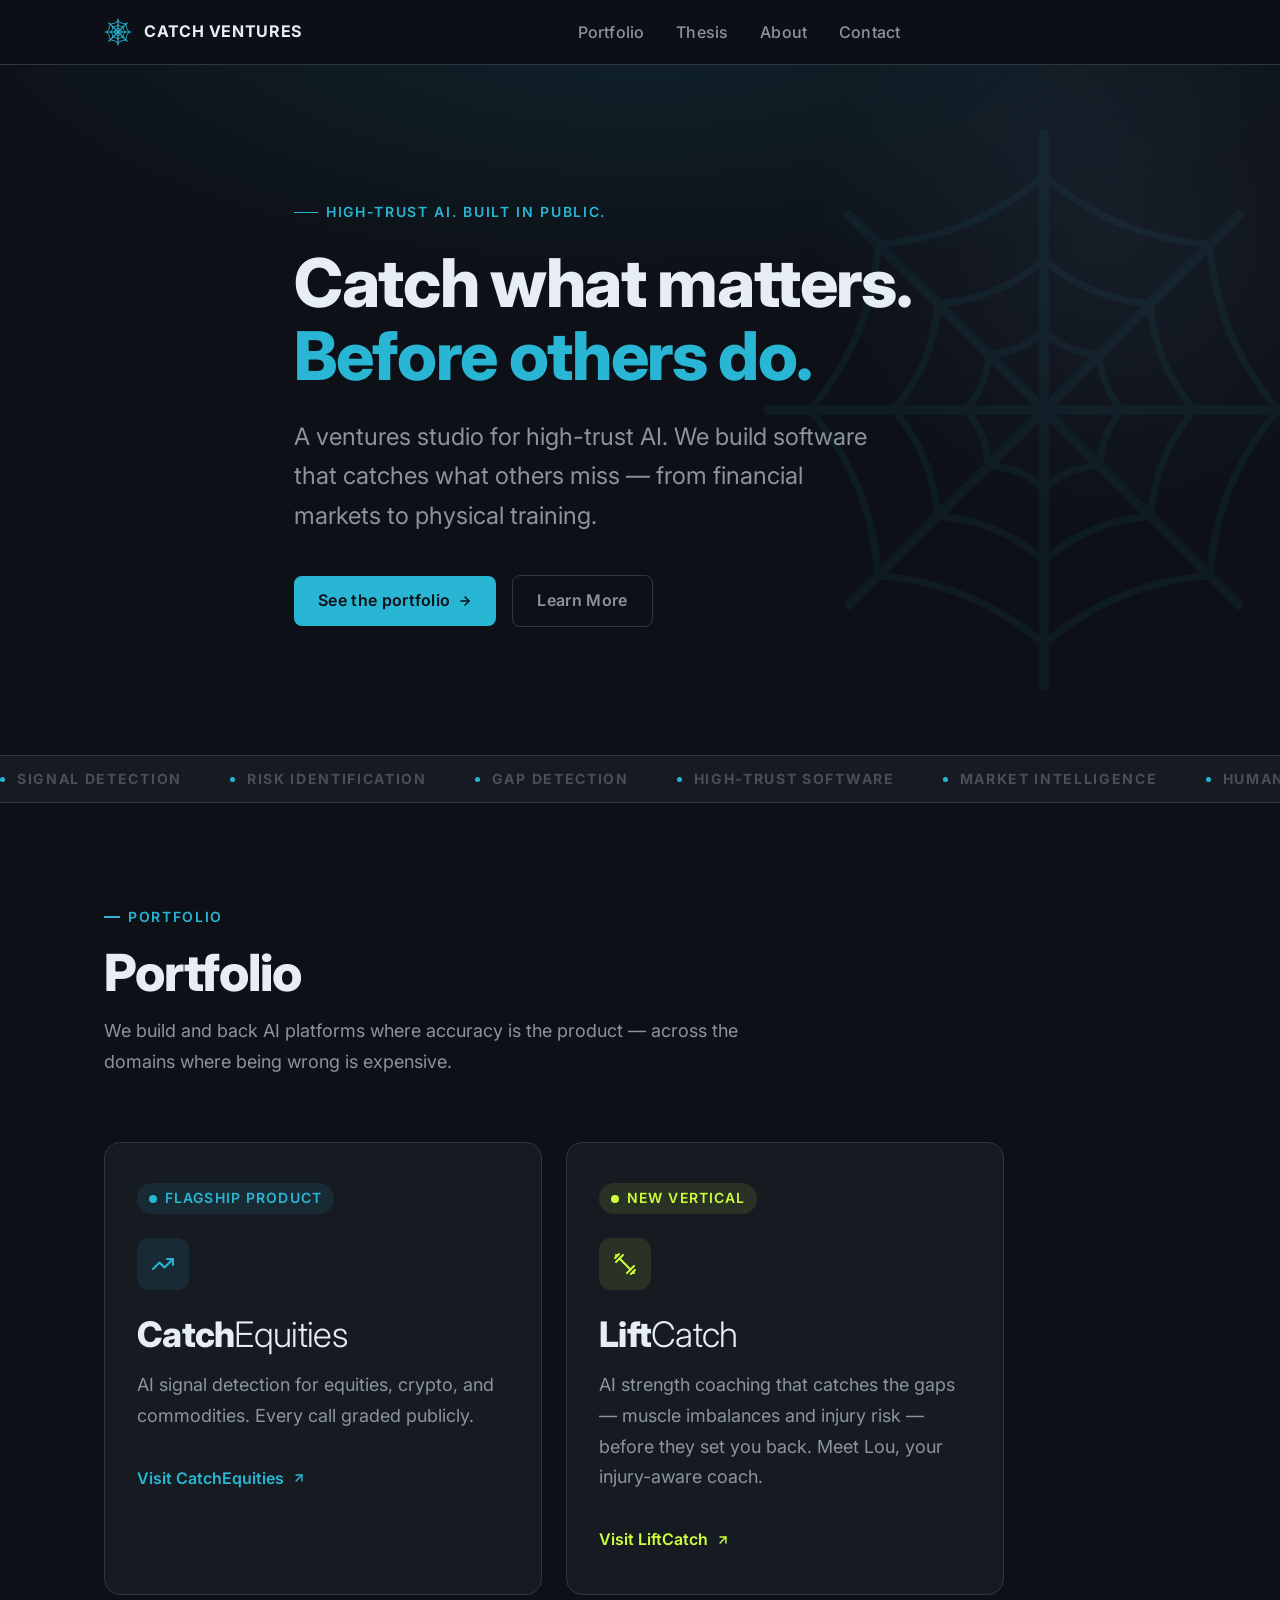
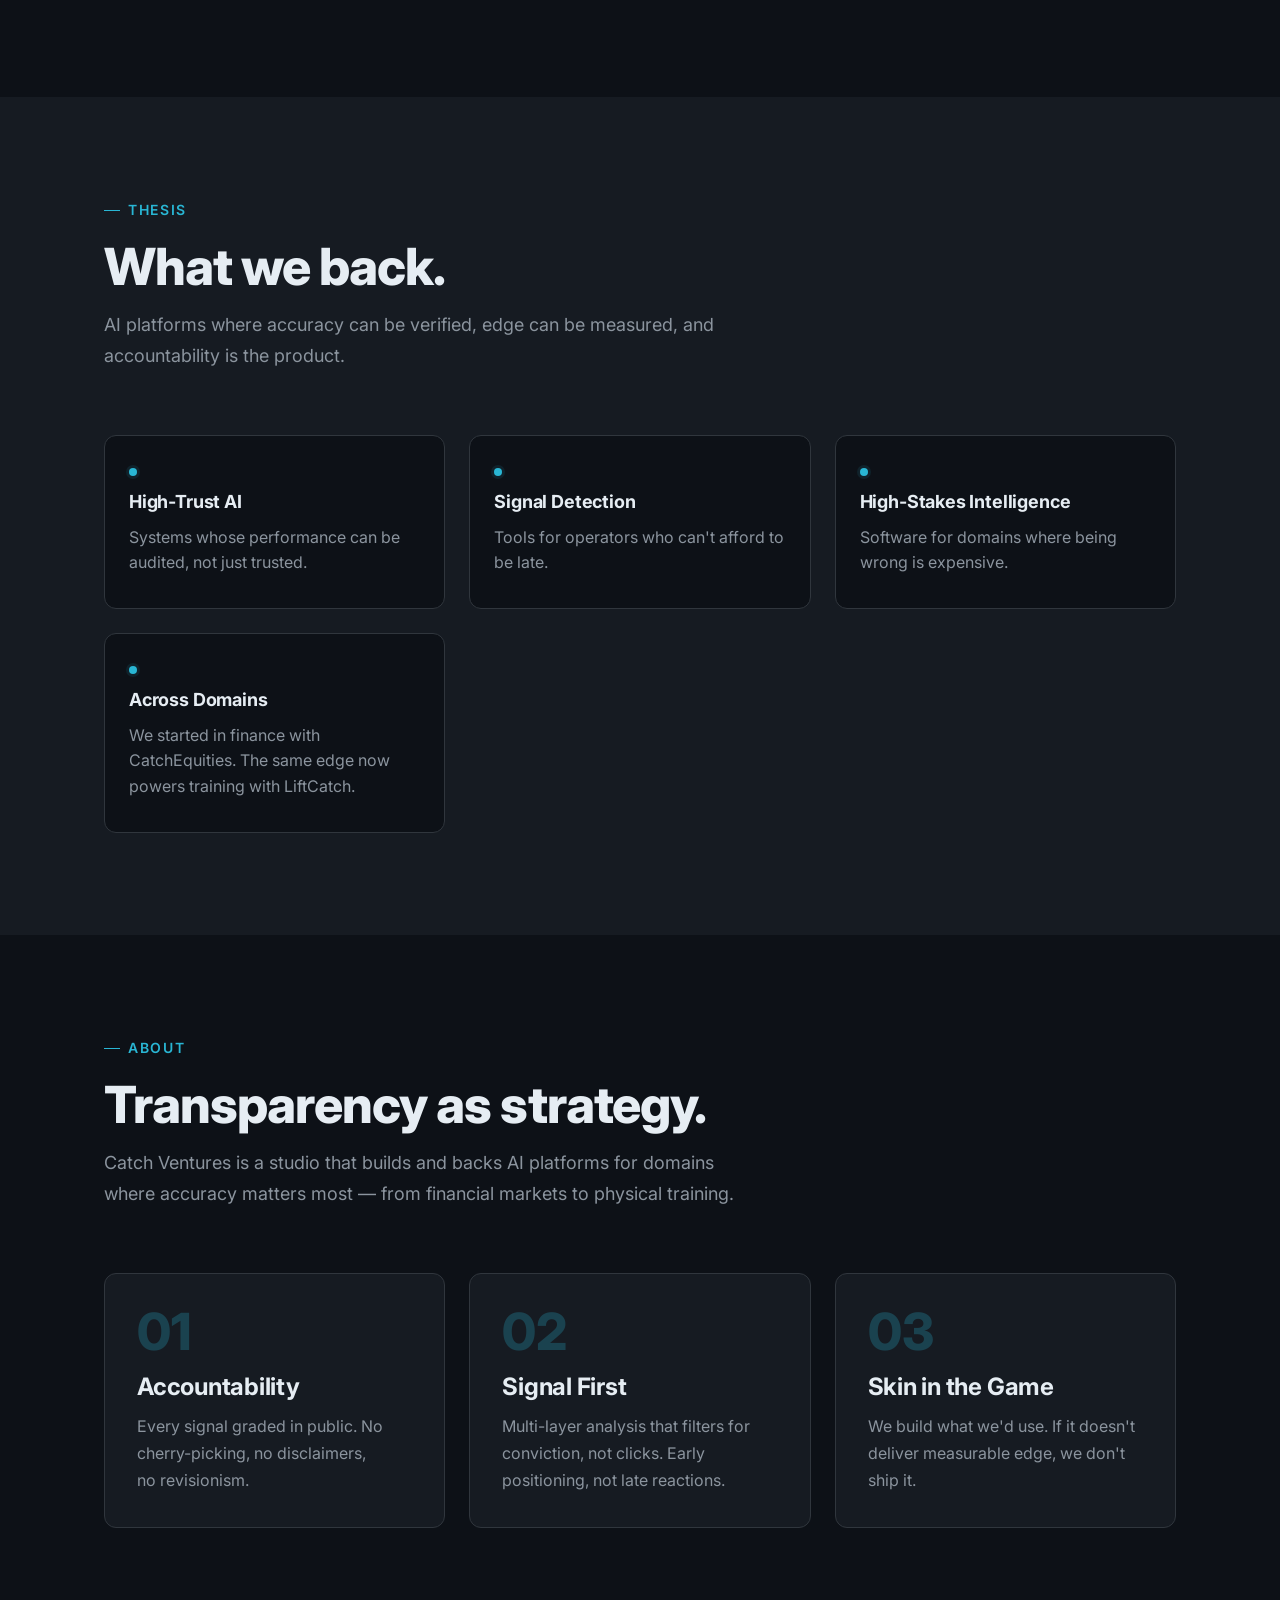
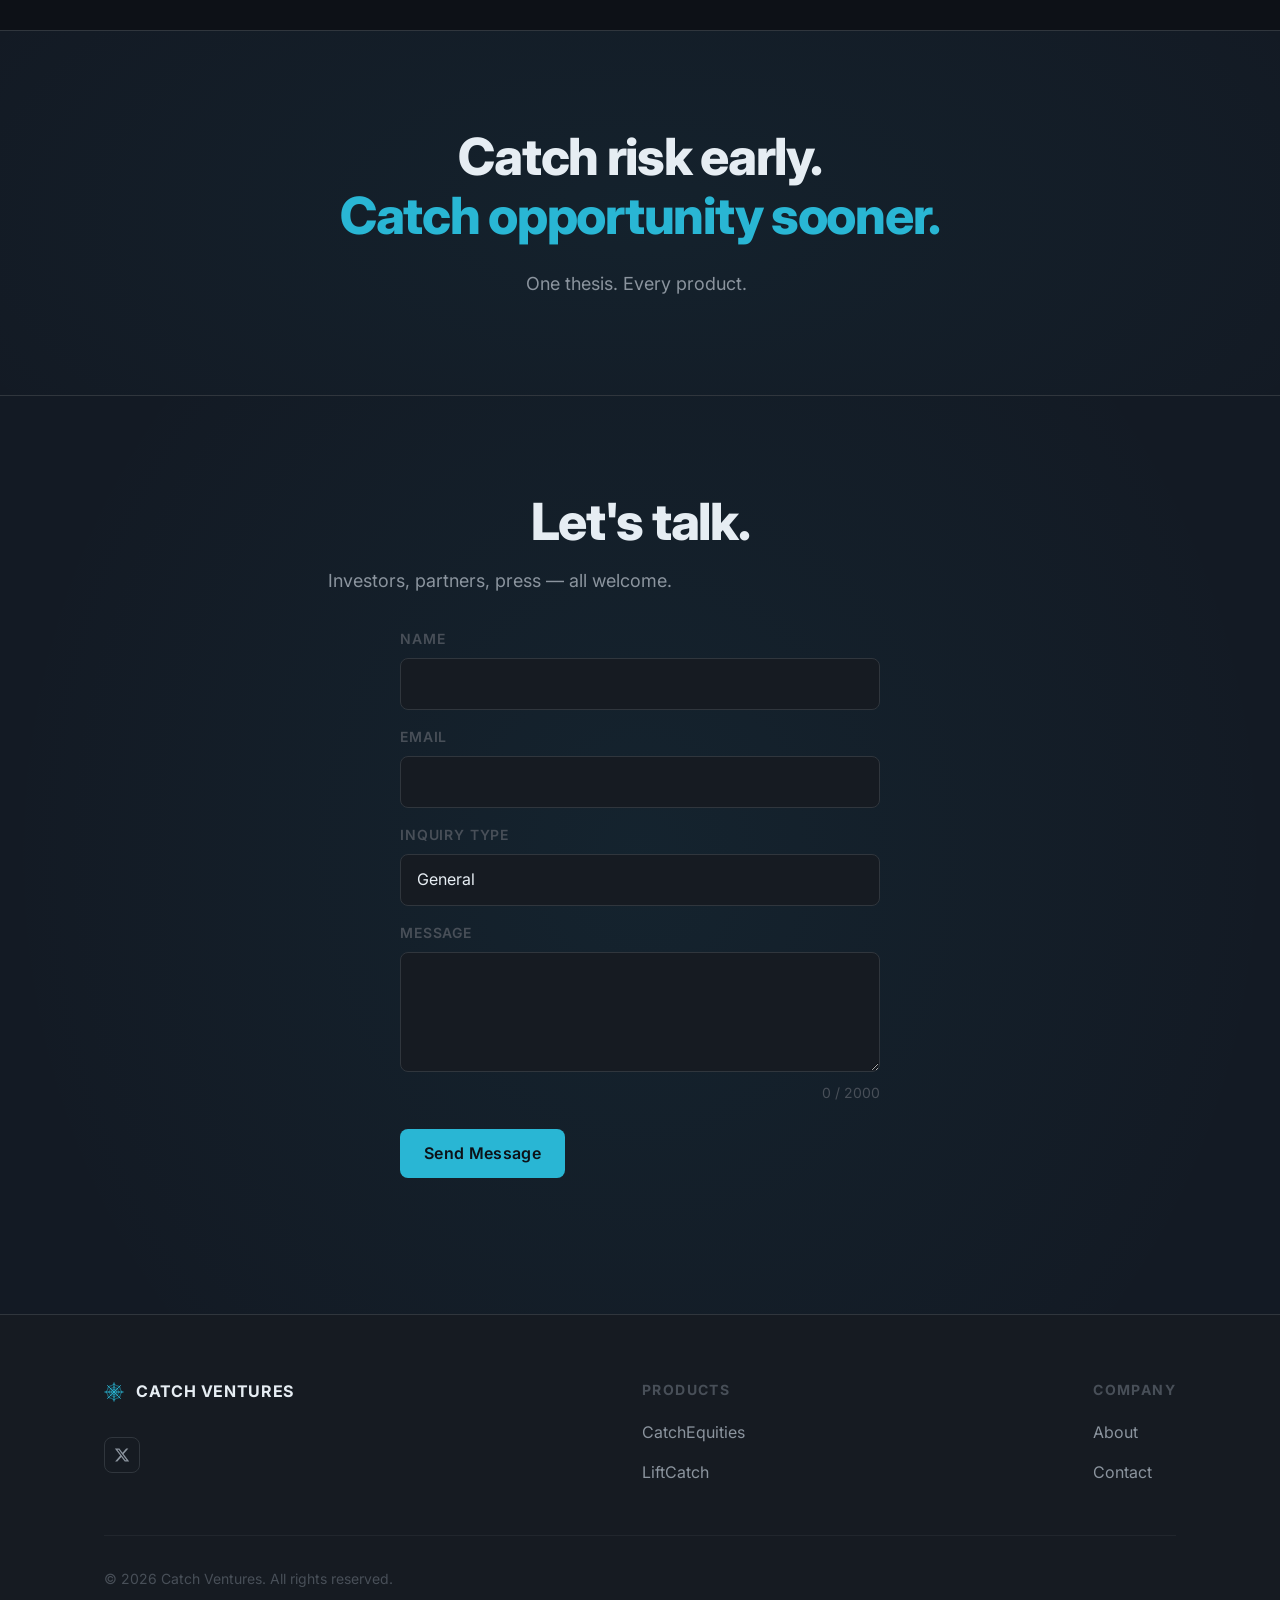
==== commit 21d4e8c8: "Rework Catch Ventures page to include LiftCatch Broaden the studio's positioning from finance-only t" ====
--- a/index.html
+++ b/index.html
@@ -4,16 +4,16 @@
 <meta charset="UTF-8">
 <meta name="viewport" content="width=device-width, initial-scale=1.0">
 <meta name="referrer" content="strict-origin-when-cross-origin">
-<title>Catch Ventures — AI Platforms for Financial Intelligence</title>
-<meta name="description" content="Catch Ventures builds AI platforms for financial intelligence — helping investors catch risk early and seize opportunity before others do.">
+<title>Catch Ventures — High-Trust AI for High-Stakes Domains</title>
+<meta name="description" content="Catch Ventures is a studio building high-trust AI for high-stakes domains — from financial markets to physical training. We build software that catches risk, gaps, and signal before others do.">
 <meta property="og:title" content="Catch Ventures — Catch What Matters First">
-<meta property="og:description" content="AI platforms for financial intelligence. Building high-trust software that helps investors identify risk early and seize opportunity sooner.">
+<meta property="og:description" content="A studio building high-trust AI for high-stakes domains — from financial markets to physical training. Software that catches risk, gaps, and signal before others do.">
 <meta property="og:type" content="website">
 <meta property="og:url" content="https://catchventures.ca">
 <meta property="og:image" content="https://catchventures.ca/assets/logo-web.jpg">
 <meta name="twitter:card" content="summary_large_image">
 <meta name="twitter:title" content="Catch Ventures — Catch What Matters First">
-<meta name="twitter:description" content="AI platforms for financial intelligence.">
+<meta name="twitter:description" content="High-trust AI for high-stakes domains.">
 <meta name="twitter:image" content="https://catchventures.ca/assets/logo-web.jpg">
 <link rel="icon" href="/favicon.ico" sizes="32x32">
 <link rel="icon" href="./assets/favicon.ico" sizes="32x32">
@@ -30,7 +30,7 @@
   "@type": "Organization",
   "name": "Catch Ventures",
   "url": "https://catchventures.ca",
-  "description": "AI platforms for financial intelligence",
+  "description": "A studio building high-trust AI for high-stakes domains, from financial markets to physical training",
   "foundingDate": "2024",
   "sameAs": [
     "https://x.com/catchequities"
@@ -54,6 +54,8 @@
     --color-primary-hover: #1DA6C4;
     --color-primary-active: #178FA8;
     --color-primary-highlight: rgba(41, 182, 212, 0.1);
+    --color-lift: #CDFF3A;
+    --color-lift-highlight: rgba(205, 255, 58, 0.1);
     --color-success: #22C55E;
     --color-warning: #F59E0B;
     --color-error: #EF4444;
@@ -149,6 +151,21 @@
 
   .product-card:hover .product-card__link {
     gap: var(--space-3);
+  }
+
+  /* LiftCatch product-card accent — volt green (matches LiftCatch brand) */
+  .product-card--liftcatch .product-card__glow {
+    background: radial-gradient(circle, color-mix(in oklab, var(--color-lift) 15%, transparent), transparent 70%);
+  }
+
+  .product-card--liftcatch .product-card__badge,
+  .product-card--liftcatch .product-card__icon {
+    background: var(--color-lift-highlight);
+    color: var(--color-lift);
+  }
+
+  .product-card--liftcatch .product-card__link {
+    color: var(--color-lift);
   }
 
   /* Contact form */
@@ -397,11 +414,11 @@
   <div class="container hero__content">
     <div class="hero__eyebrow">High-Trust AI. Built in Public.</div>
     <h1 class="hero__title">Catch what matters.<br><span class="accent">Before others do.</span></h1>
-    <p class="hero__subtitle">A ventures studio for high-trust AI. Starting with finance.</p>
+    <p class="hero__subtitle">A ventures studio for high-trust AI. We build software that catches what others miss — from financial markets to physical training.</p>
     <div class="hero__cta">
-      <a href="https://www.catchequities.com" class="btn btn--primary" target="_blank" rel="noopener noreferrer">
-        Explore CatchEquities
-        <svg width="14" height="14" viewBox="0 0 24 24" fill="none" stroke="currentColor" stroke-width="2.5" stroke-linecap="round" stroke-linejoin="round"><path d="M7 17L17 7"/><path d="M7 7h10v10"/></svg>
+      <a href="#portfolio" class="btn btn--primary">
+        See the portfolio
+        <svg width="14" height="14" viewBox="0 0 24 24" fill="none" stroke="currentColor" stroke-width="2.5" stroke-linecap="round" stroke-linejoin="round"><path d="M5 12h14"/><path d="M12 5l7 7-7 7"/></svg>
       </a>
       <a href="#about" class="btn btn--ghost">Learn More</a>
     </div>
@@ -413,16 +430,16 @@
   <div class="ticker-track">
     <span class="ticker-item"><span class="dot"></span>Signal Detection</span>
     <span class="ticker-item"><span class="dot"></span>Risk Identification</span>
+    <span class="ticker-item"><span class="dot"></span>Gap Detection</span>
+    <span class="ticker-item"><span class="dot"></span>High-Trust Software</span>
     <span class="ticker-item"><span class="dot"></span>Market Intelligence</span>
-    <span class="ticker-item"><span class="dot"></span>High-Trust Software</span>
-    <span class="ticker-item"><span class="dot"></span>Algorithmic Scanning</span>
-    <span class="ticker-item"><span class="dot"></span>Financial AI</span>
+    <span class="ticker-item"><span class="dot"></span>Human Performance</span>
     <span class="ticker-item"><span class="dot"></span>Signal Detection</span>
     <span class="ticker-item"><span class="dot"></span>Risk Identification</span>
+    <span class="ticker-item"><span class="dot"></span>Gap Detection</span>
+    <span class="ticker-item"><span class="dot"></span>High-Trust Software</span>
     <span class="ticker-item"><span class="dot"></span>Market Intelligence</span>
-    <span class="ticker-item"><span class="dot"></span>High-Trust Software</span>
-    <span class="ticker-item"><span class="dot"></span>Algorithmic Scanning</span>
-    <span class="ticker-item"><span class="dot"></span>Financial AI</span>
+    <span class="ticker-item"><span class="dot"></span>Human Performance</span>
   </div>
 </div>
 
@@ -432,7 +449,7 @@
     <div class="section__header fade-in">
       <div class="section__eyebrow">Portfolio</div>
       <h2 class="section__title">Portfolio</h2>
-      <p class="section__body">We build and back AI platforms where accuracy is the product. Starting with what we built ourselves.</p>
+      <p class="section__body">We build and back AI platforms where accuracy is the product — across the domains where being wrong is expensive.</p>
     </div>
     <div class="portfolio-grid fade-in">
       <a href="https://www.catchequities.com" class="product-card product-card--equities" target="_blank" rel="noopener noreferrer">
@@ -451,6 +468,22 @@
           <svg width="14" height="14" viewBox="0 0 24 24" fill="none" stroke="currentColor" stroke-width="2.5" stroke-linecap="round" stroke-linejoin="round"><path d="M7 17L17 7"/><path d="M7 7h10v10"/></svg>
         </span>
       </a>
+      <a href="https://liftcatch.com" class="product-card product-card--liftcatch" target="_blank" rel="noopener noreferrer">
+        <div class="product-card__glow"></div>
+        <div class="product-card__badge">
+          <svg width="8" height="8" viewBox="0 0 8 8"><circle cx="4" cy="4" r="4" fill="currentColor"/></svg>
+          New Vertical
+        </div>
+        <div class="product-card__icon">
+          <svg width="24" height="24" viewBox="0 0 24 24" fill="none" stroke="currentColor" stroke-width="2" stroke-linecap="round" stroke-linejoin="round"><path d="m6.5 6.5 11 11"/><path d="m21 21-1-1"/><path d="m3 3 1 1"/><path d="m18 22 4-4"/><path d="m2 6 4-4"/><path d="m3 10 7-7"/><path d="m14 21 7-7"/></svg>
+        </div>
+        <h3 class="product-card__title">Lift<span>Catch</span></h3>
+        <p class="product-card__desc">AI strength coaching that catches the gaps — muscle imbalances and injury risk — before they set you back. Meet Lou, your injury-aware coach.</p>
+        <span class="product-card__link">
+          Visit LiftCatch
+          <svg width="14" height="14" viewBox="0 0 24 24" fill="none" stroke="currentColor" stroke-width="2.5" stroke-linecap="round" stroke-linejoin="round"><path d="M7 17L17 7"/><path d="M7 7h10v10"/></svg>
+        </span>
+      </a>
     </div>
   </div>
 </section>
@@ -481,8 +514,8 @@
       </div>
       <div class="thesis-item">
         <div class="thesis-item__marker"></div>
-        <h3 class="thesis-item__title">Financial Intelligence</h3>
-        <p class="thesis-item__body">Our current focus — and where we built our first product.</p>
+        <h3 class="thesis-item__title">Across Domains</h3>
+        <p class="thesis-item__body">We started in finance with CatchEquities. The same edge now powers training with LiftCatch.</p>
       </div>
     </div>
   </div>
@@ -494,7 +527,7 @@
     <div class="section__header fade-in">
       <div class="section__eyebrow">About</div>
       <h2 class="section__title">Transparency as strategy.</h2>
-      <p class="section__body">Catch Ventures is a studio that builds and backs AI platforms for domains where accuracy matters most — starting with finance.</p>
+      <p class="section__body">Catch Ventures is a studio that builds and backs AI platforms for domains where accuracy matters most — from financial markets to physical training.</p>
     </div>
     <div class="pillars-grid fade-in">
       <div class="pillar">
@@ -614,9 +647,10 @@
         </div>
       </div>
       <div>
-        <div class="footer__col-title">Product</div>
+        <div class="footer__col-title">Products</div>
         <ul class="footer__links">
           <li><a href="https://www.catchequities.com" target="_blank" rel="noopener noreferrer">CatchEquities</a></li>
+          <li><a href="https://liftcatch.com" target="_blank" rel="noopener noreferrer">LiftCatch</a></li>
         </ul>
       </div>
       <div>
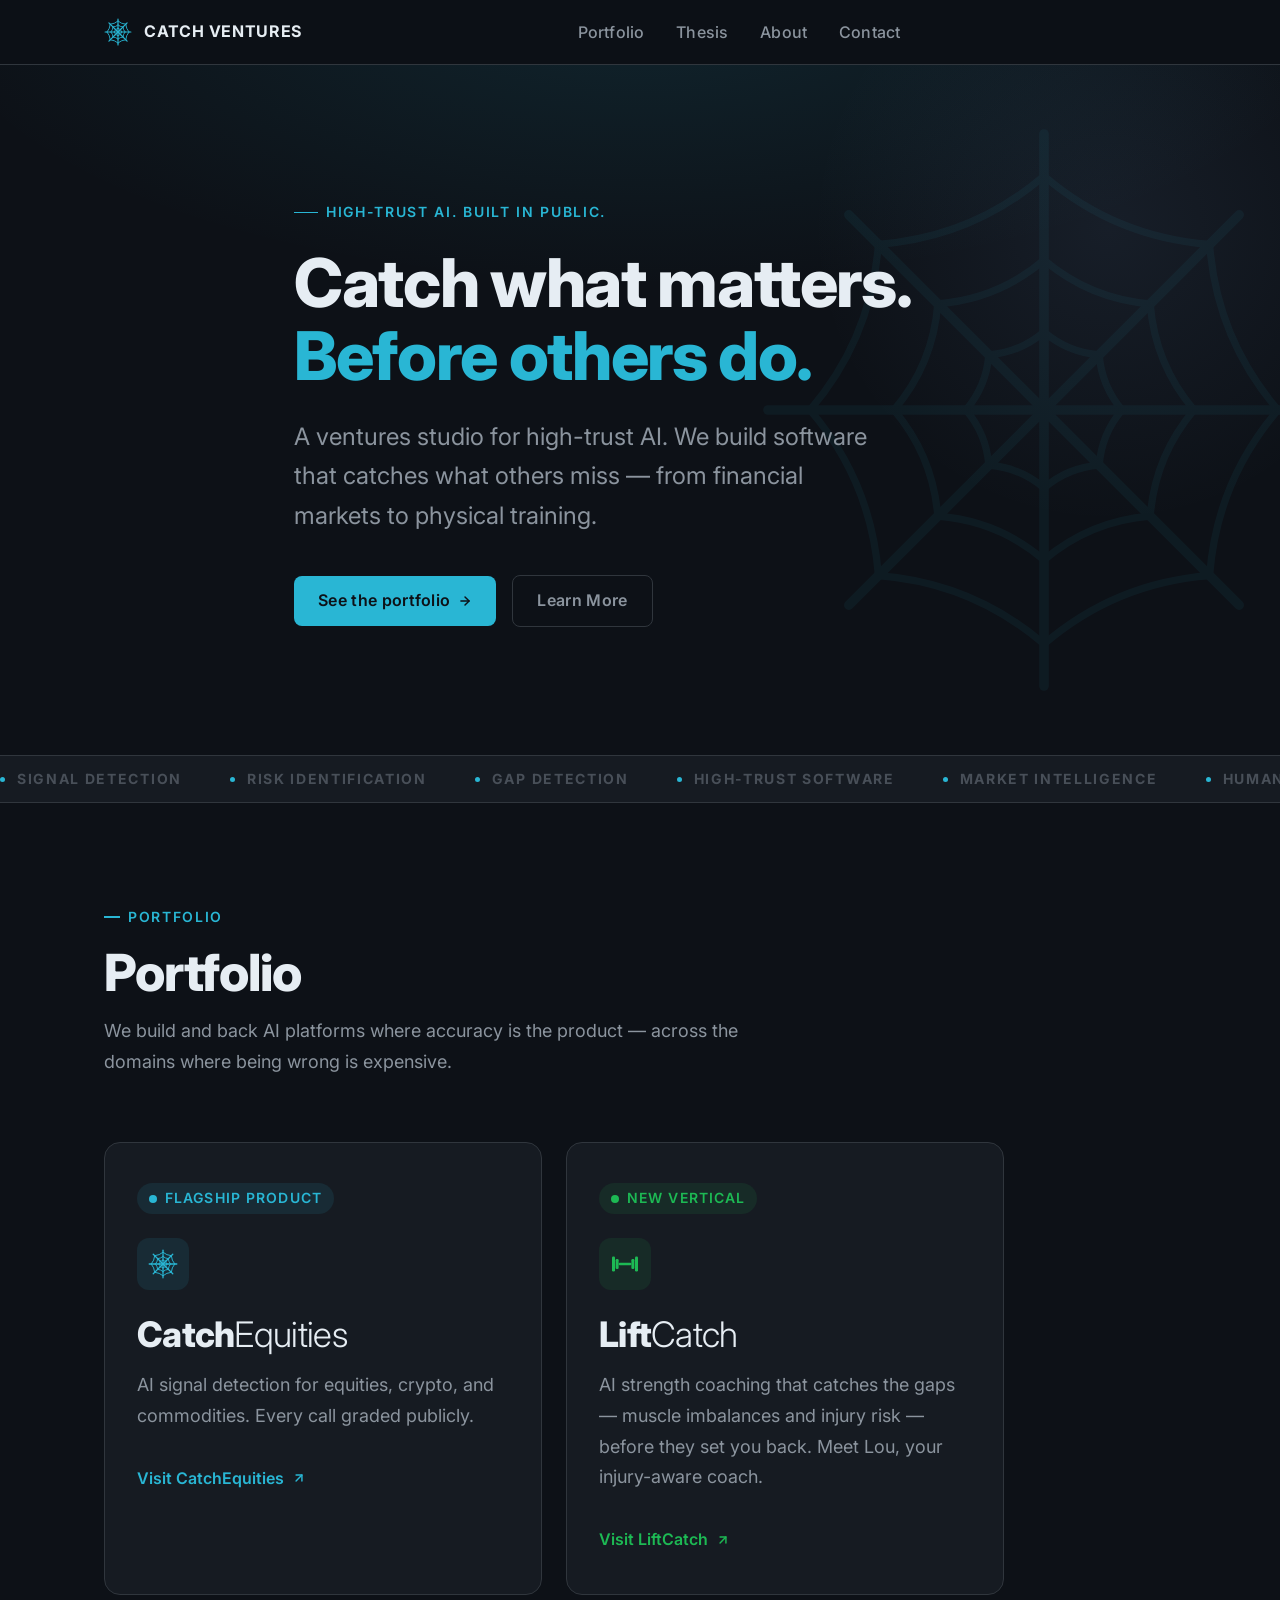
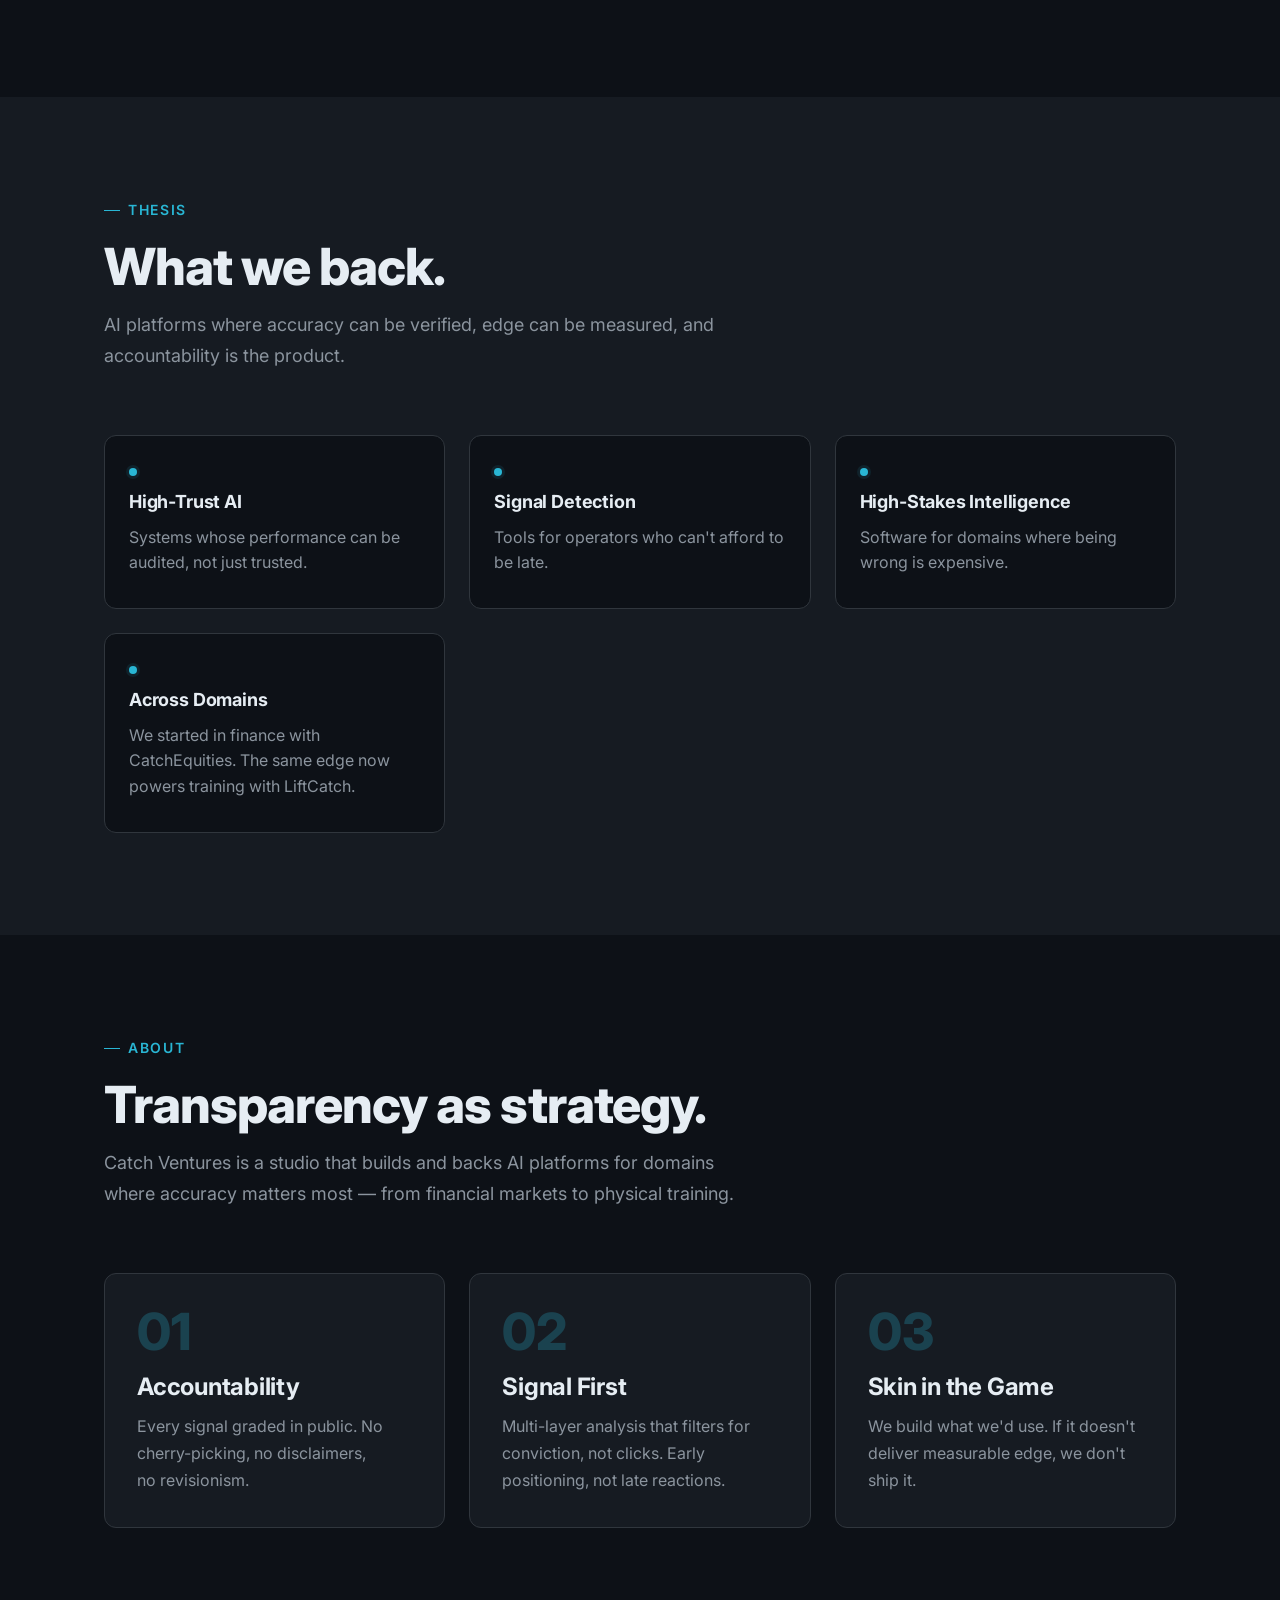
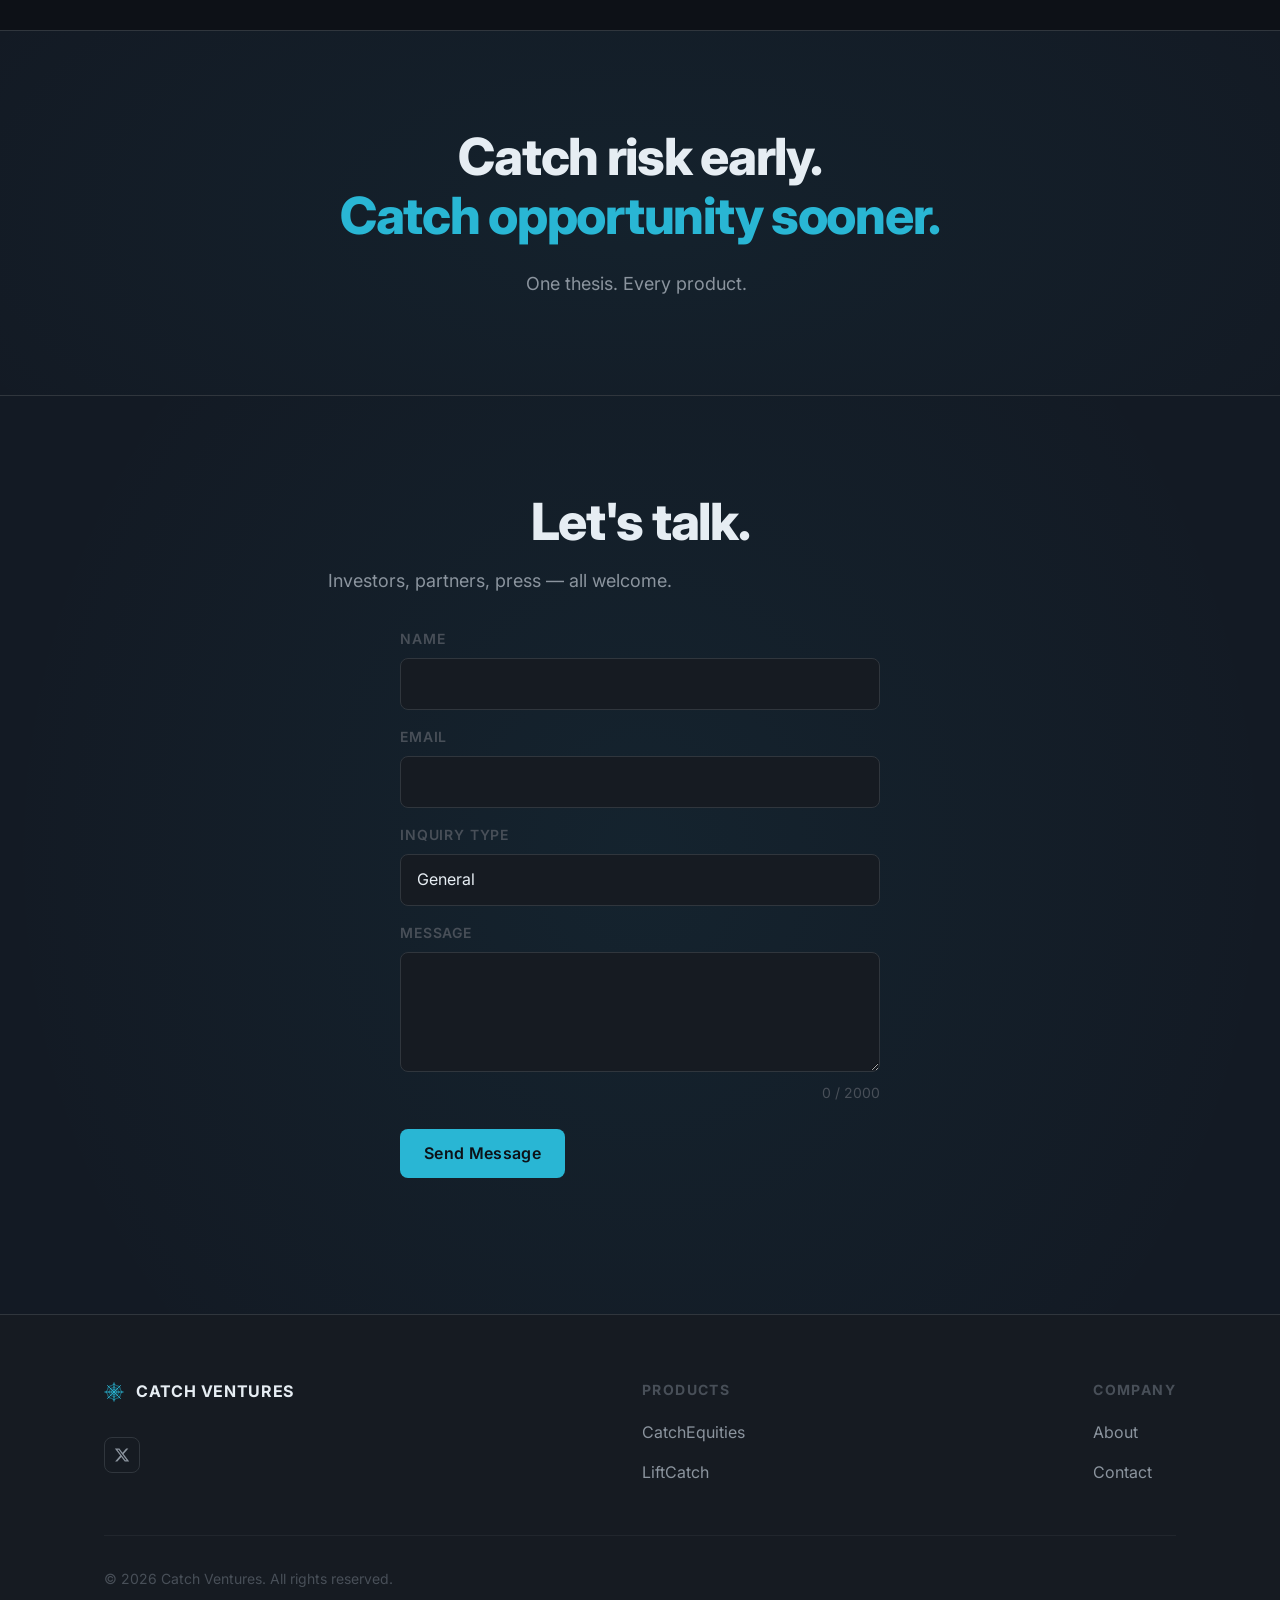
==== commit 858ee267: "Use real CatchEquities and LiftCatch brand logos on portfolio cards Replace the generic stand-in ico" ====
--- a/index.html
+++ b/index.html
@@ -54,8 +54,8 @@
     --color-primary-hover: #1DA6C4;
     --color-primary-active: #178FA8;
     --color-primary-highlight: rgba(41, 182, 212, 0.1);
-    --color-lift: #CDFF3A;
-    --color-lift-highlight: rgba(205, 255, 58, 0.1);
+    --color-lift: #1DB954;
+    --color-lift-highlight: rgba(29, 185, 84, 0.1);
     --color-success: #22C55E;
     --color-warning: #F59E0B;
     --color-error: #EF4444;
@@ -153,7 +153,7 @@
     gap: var(--space-3);
   }
 
-  /* LiftCatch product-card accent — volt green (matches LiftCatch brand) */
+  /* LiftCatch product-card accent — brand green #1DB954 (matches LiftCatch logo) */
   .product-card--liftcatch .product-card__glow {
     background: radial-gradient(circle, color-mix(in oklab, var(--color-lift) 15%, transparent), transparent 70%);
   }
@@ -459,7 +459,7 @@
           Flagship Product
         </div>
         <div class="product-card__icon">
-          <svg width="24" height="24" viewBox="0 0 24 24" fill="none" stroke="currentColor" stroke-width="2" stroke-linecap="round" stroke-linejoin="round"><polyline points="22 7 13.5 15.5 8.5 10.5 2 17"/><polyline points="16 7 22 7 22 13"/></svg>
+          <img src="./assets/logo.svg" alt="CatchEquities logo" width="30" height="30" style="display:block">
         </div>
         <h3 class="product-card__title">Catch<span>Equities</span></h3>
         <p class="product-card__desc">AI signal detection for equities, crypto, and commodities. Every call graded publicly.</p>
@@ -475,7 +475,7 @@
           New Vertical
         </div>
         <div class="product-card__icon">
-          <svg width="24" height="24" viewBox="0 0 24 24" fill="none" stroke="currentColor" stroke-width="2" stroke-linecap="round" stroke-linejoin="round"><path d="m6.5 6.5 11 11"/><path d="m21 21-1-1"/><path d="m3 3 1 1"/><path d="m18 22 4-4"/><path d="m2 6 4-4"/><path d="m3 10 7-7"/><path d="m14 21 7-7"/></svg>
+          <img src="./assets/liftcatch-mark.svg" alt="LiftCatch logo" width="30" height="30" style="display:block">
         </div>
         <h3 class="product-card__title">Lift<span>Catch</span></h3>
         <p class="product-card__desc">AI strength coaching that catches the gaps — muscle imbalances and injury risk — before they set you back. Meet Lou, your injury-aware coach.</p>
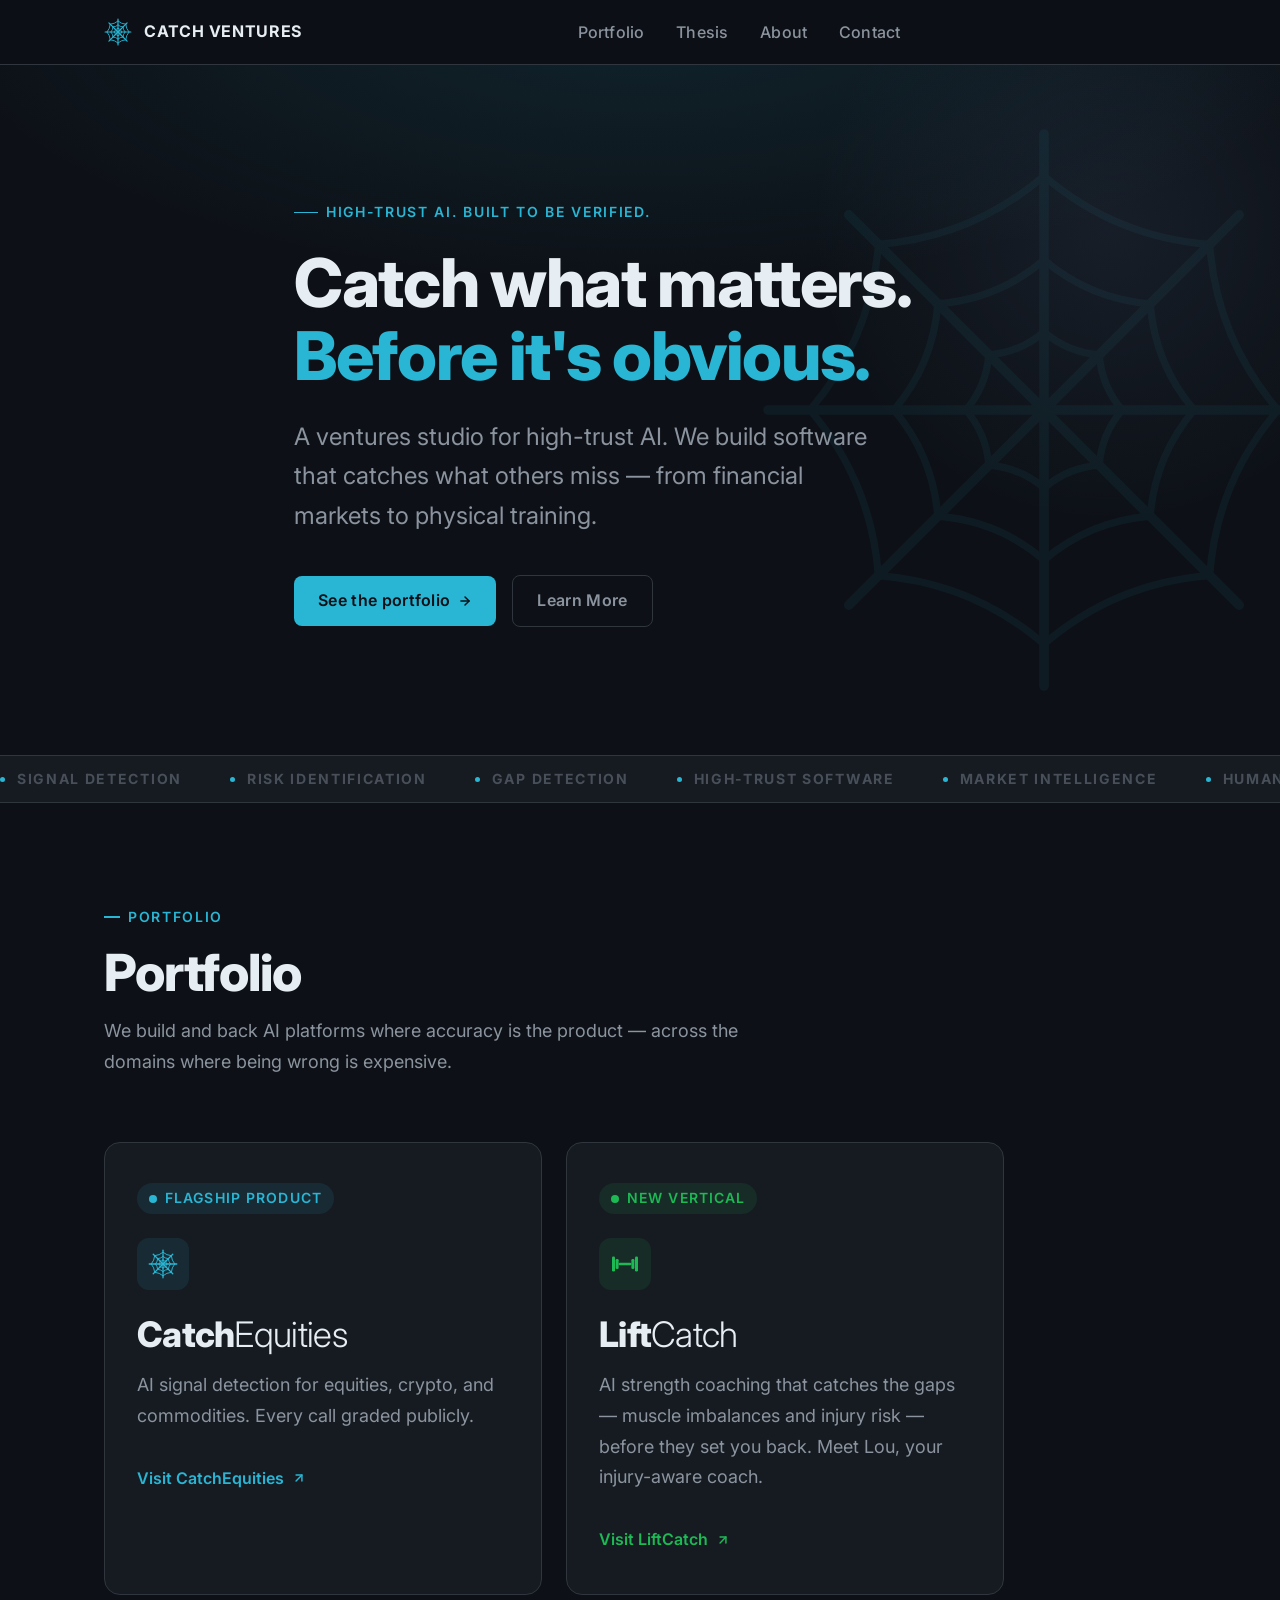
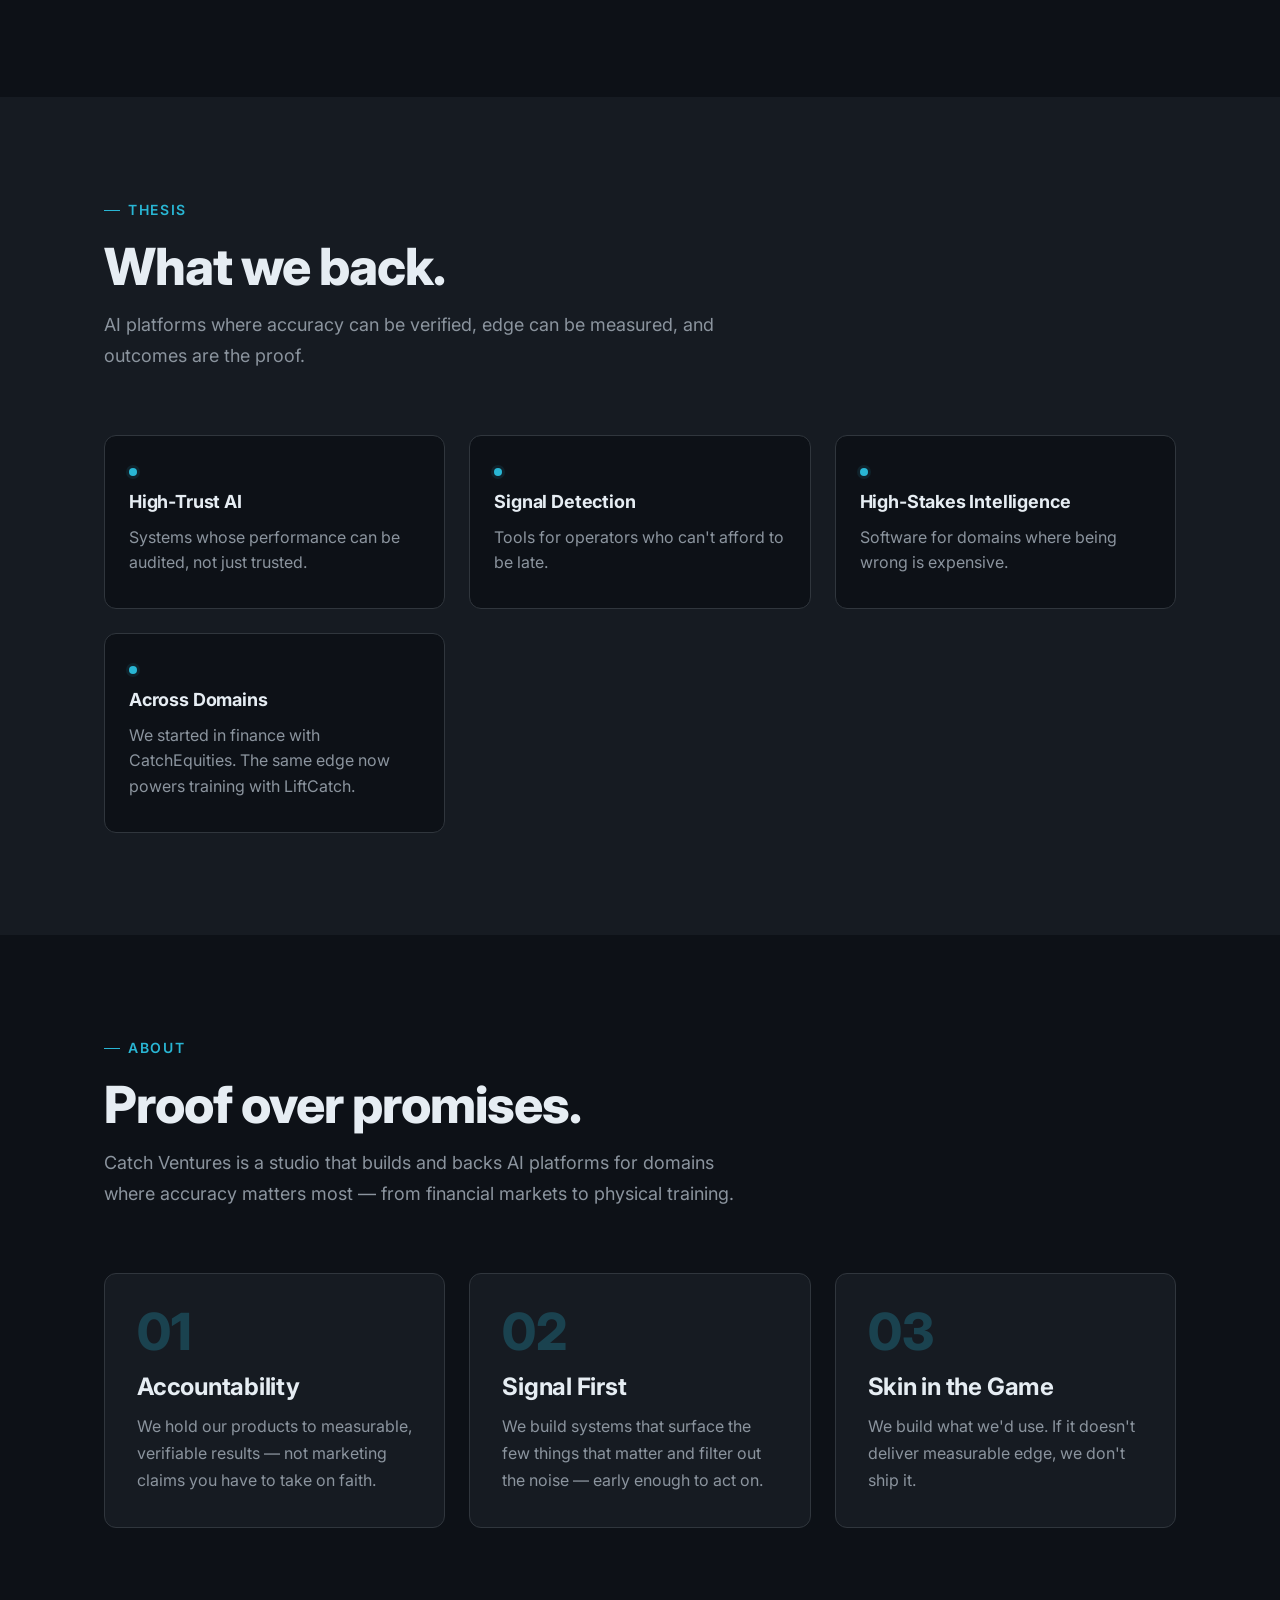
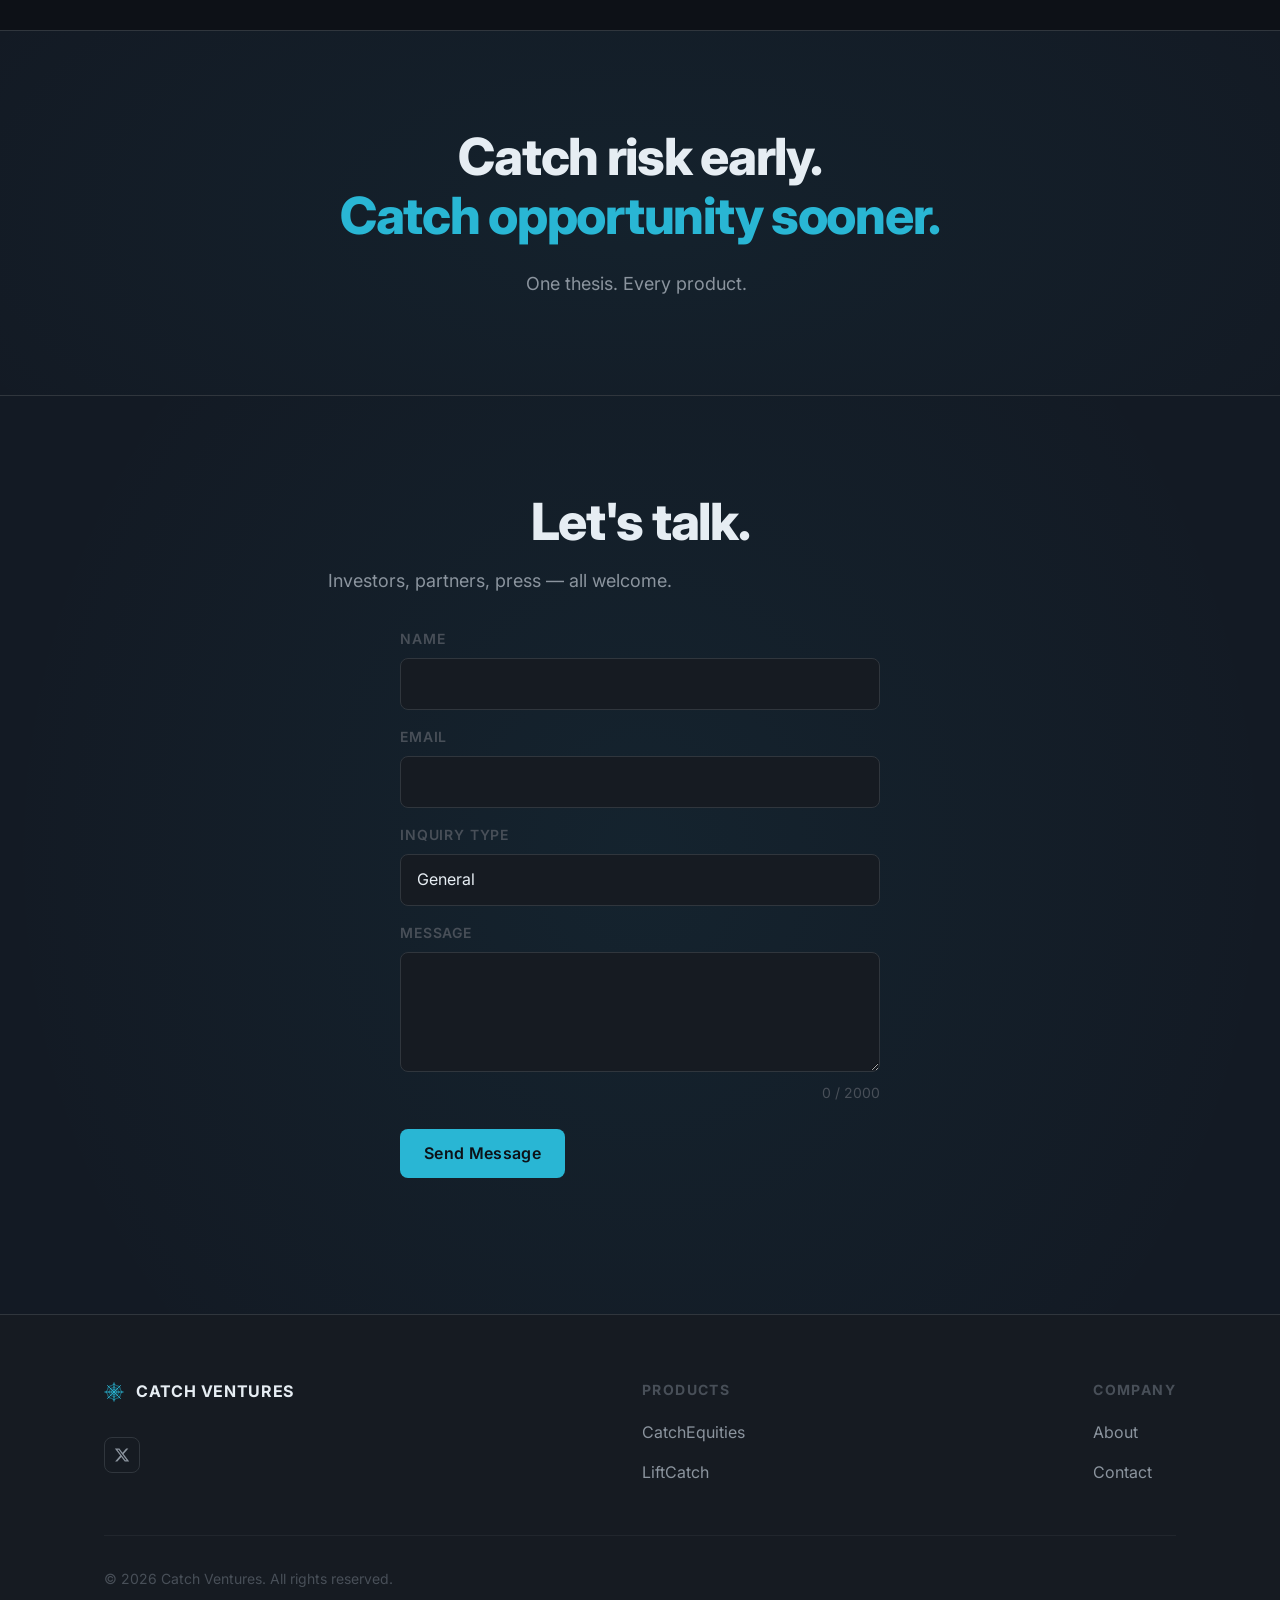
==== commit bd61ce1f: "Neutralize CatchEquities-specific copy to studio-level voice Sweep the landing page for copy that re" ====
--- a/index.html
+++ b/index.html
@@ -5,9 +5,9 @@
 <meta name="viewport" content="width=device-width, initial-scale=1.0">
 <meta name="referrer" content="strict-origin-when-cross-origin">
 <title>Catch Ventures — High-Trust AI for High-Stakes Domains</title>
-<meta name="description" content="Catch Ventures is a studio building high-trust AI for high-stakes domains — from financial markets to physical training. We build software that catches risk, gaps, and signal before others do.">
+<meta name="description" content="Catch Ventures is a studio building high-trust AI for high-stakes domains — from financial markets to physical training. We build software that catches risk, gaps, and signal before it's obvious.">
 <meta property="og:title" content="Catch Ventures — Catch What Matters First">
-<meta property="og:description" content="A studio building high-trust AI for high-stakes domains — from financial markets to physical training. Software that catches risk, gaps, and signal before others do.">
+<meta property="og:description" content="A studio building high-trust AI for high-stakes domains — from financial markets to physical training. Software that catches risk, gaps, and signal before it's obvious.">
 <meta property="og:type" content="website">
 <meta property="og:url" content="https://catchventures.ca">
 <meta property="og:image" content="https://catchventures.ca/assets/logo-web.jpg">
@@ -412,8 +412,8 @@
     </svg>
   </div>
   <div class="container hero__content">
-    <div class="hero__eyebrow">High-Trust AI. Built in Public.</div>
-    <h1 class="hero__title">Catch what matters.<br><span class="accent">Before others do.</span></h1>
+    <div class="hero__eyebrow">High-Trust AI. Built to be Verified.</div>
+    <h1 class="hero__title">Catch what matters.<br><span class="accent">Before it's obvious.</span></h1>
     <p class="hero__subtitle">A ventures studio for high-trust AI. We build software that catches what others miss — from financial markets to physical training.</p>
     <div class="hero__cta">
       <a href="#portfolio" class="btn btn--primary">
@@ -494,7 +494,7 @@
     <div class="section__header fade-in">
       <div class="section__eyebrow">Thesis</div>
       <h2 class="section__title">What we back.</h2>
-      <p class="section__body">AI platforms where accuracy can be verified, edge can be measured, and accountability is the product.</p>
+      <p class="section__body">AI platforms where accuracy can be verified, edge can be measured, and outcomes are the proof.</p>
     </div>
     <div class="thesis-grid fade-in">
       <div class="thesis-item">
@@ -526,19 +526,19 @@
   <div class="container">
     <div class="section__header fade-in">
       <div class="section__eyebrow">About</div>
-      <h2 class="section__title">Transparency as strategy.</h2>
+      <h2 class="section__title">Proof over promises.</h2>
       <p class="section__body">Catch Ventures is a studio that builds and backs AI platforms for domains where accuracy matters most — from financial markets to physical training.</p>
     </div>
     <div class="pillars-grid fade-in">
       <div class="pillar">
         <div class="pillar__number">01</div>
         <h3 class="pillar__title">Accountability</h3>
-        <p class="pillar__body">Every signal graded in public. No cherry-picking, no disclaimers, no revisionism.</p>
+        <p class="pillar__body">We hold our products to measurable, verifiable results — not marketing claims you have to take on faith.</p>
       </div>
       <div class="pillar">
         <div class="pillar__number">02</div>
         <h3 class="pillar__title">Signal First</h3>
-        <p class="pillar__body">Multi-layer analysis that filters for conviction, not clicks. Early positioning, not late reactions.</p>
+        <p class="pillar__body">We build systems that surface the few things that matter and filter out the noise — early enough to act on.</p>
       </div>
       <div class="pillar">
         <div class="pillar__number">03</div>
